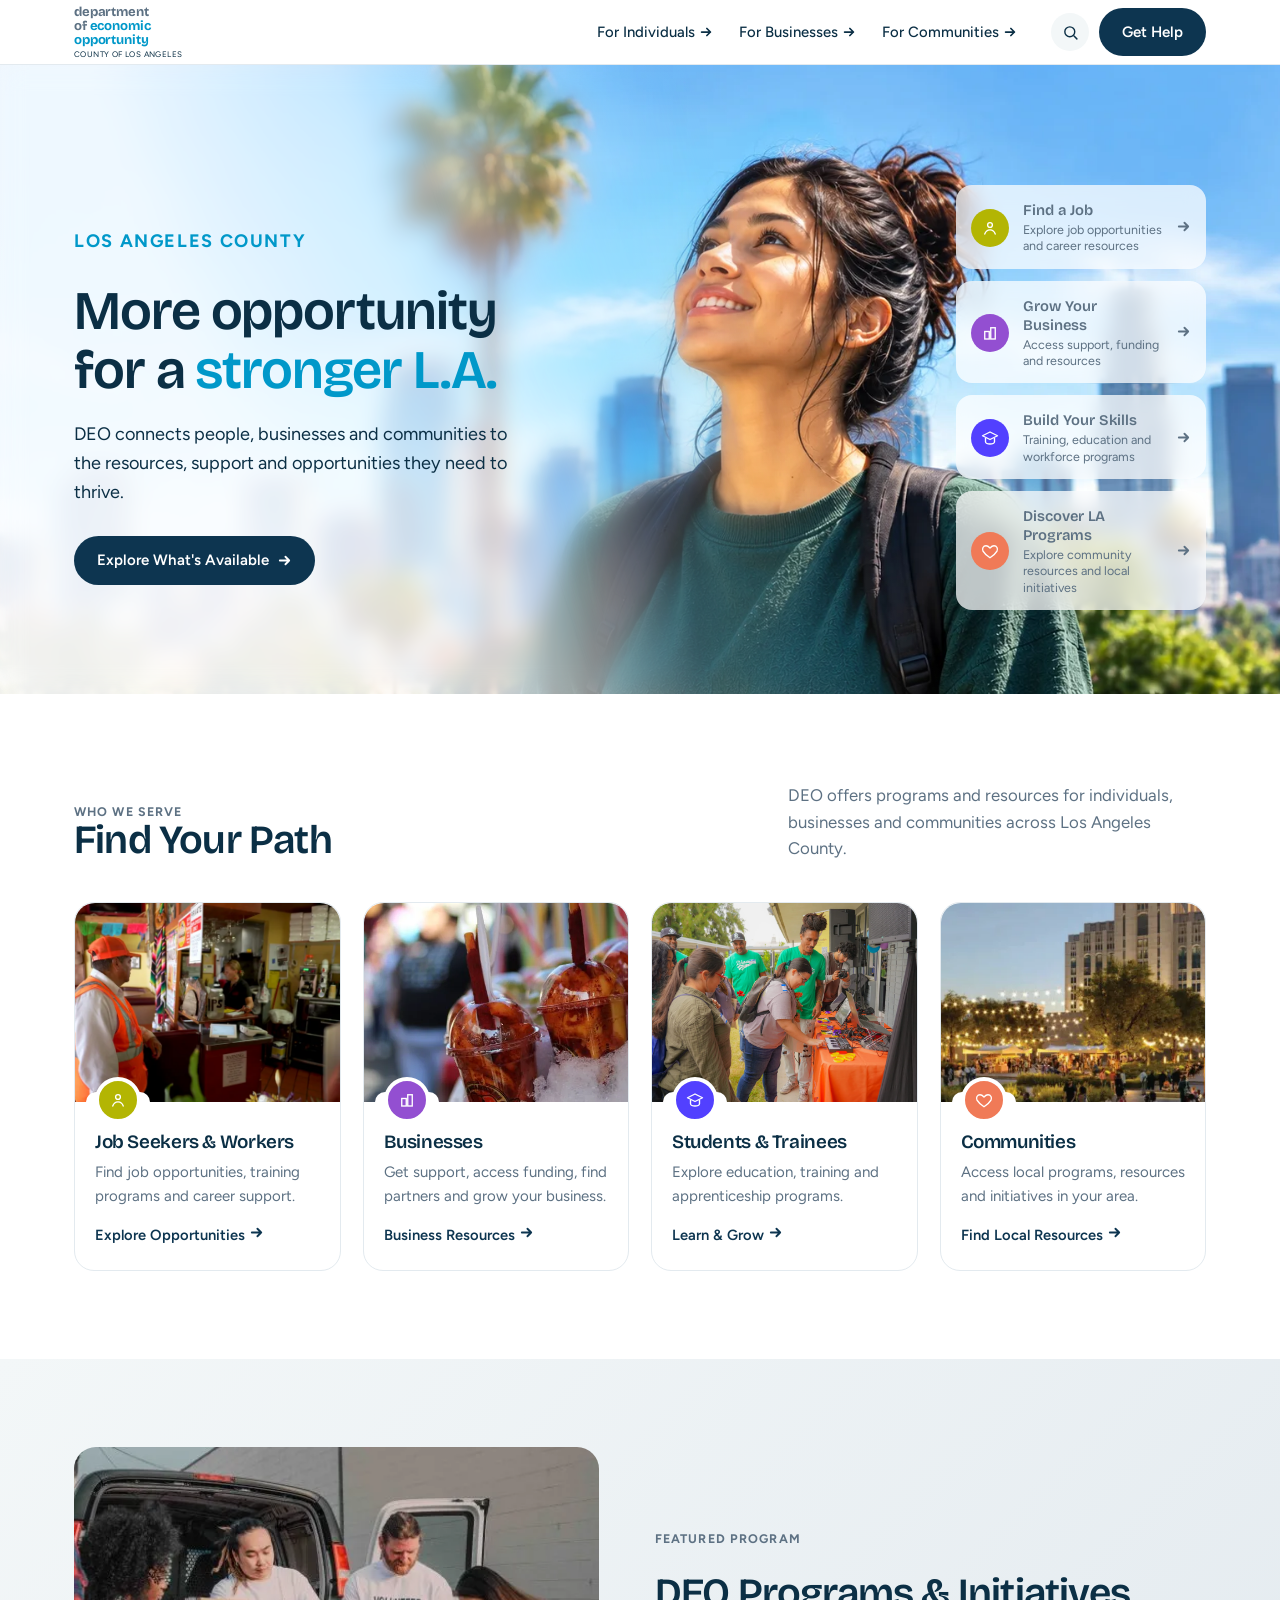
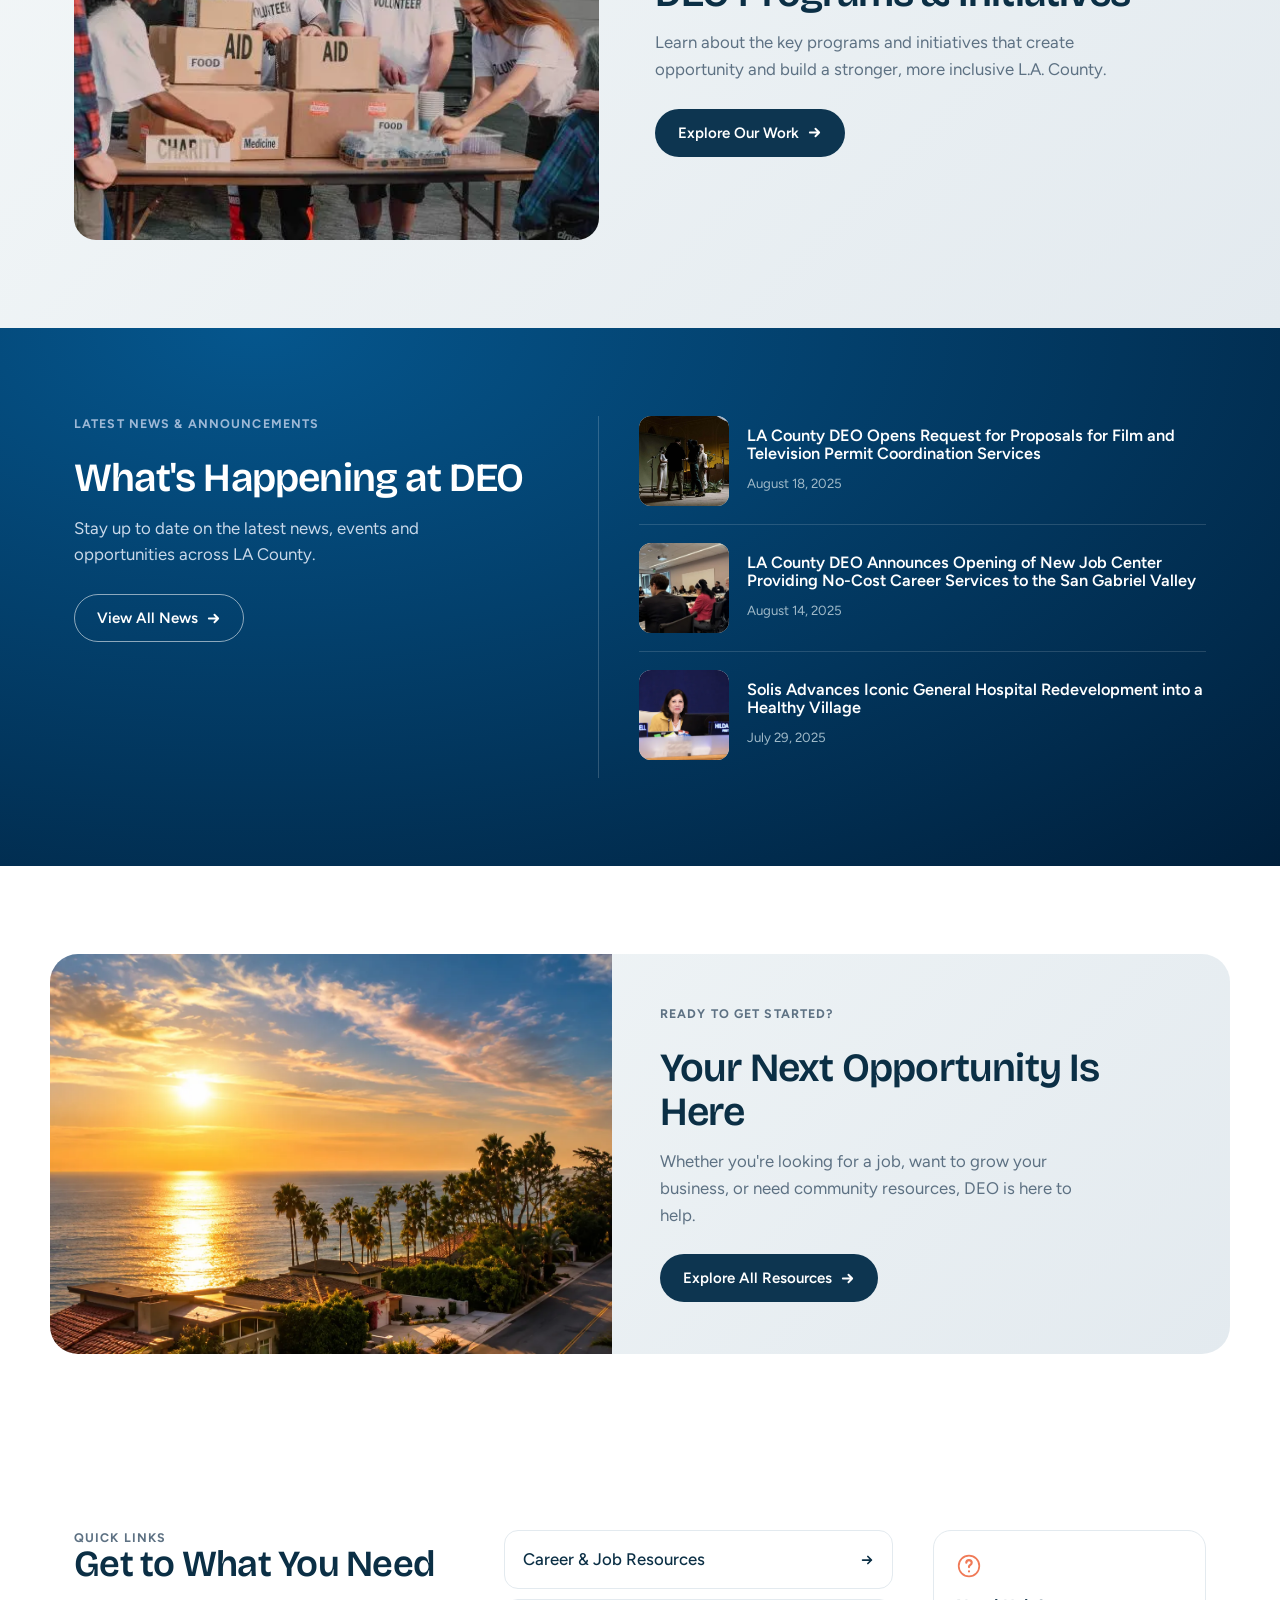
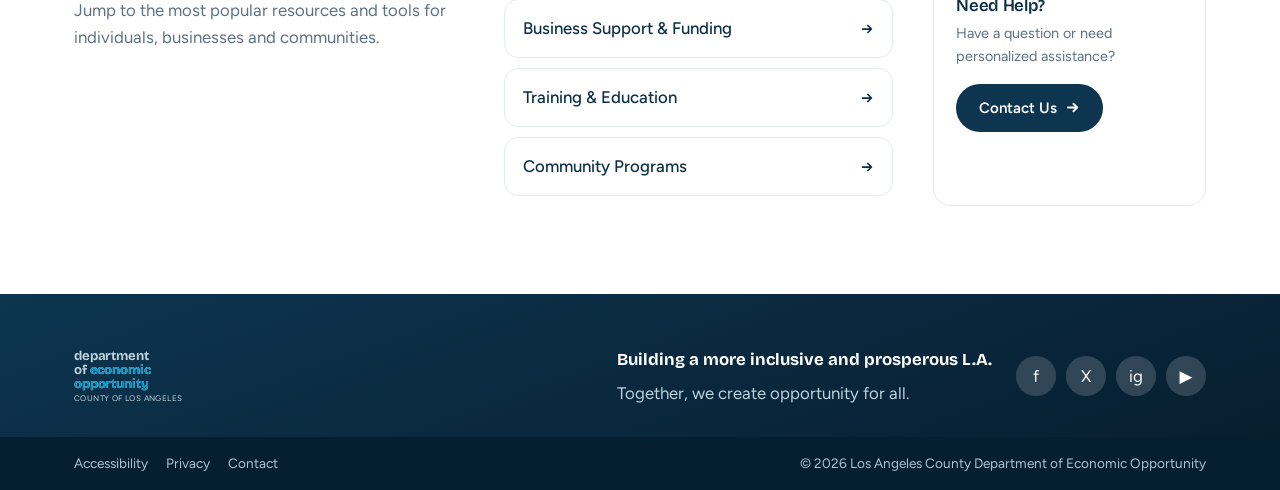
==== index.html @ 13e4bf6d "Initial commit" ====
<!doctype html>
<html lang="en">
  <head>
    <meta charset="utf-8" />
    <meta
      name="viewport"
      content="width=device-width, initial-scale=1, viewport-fit=cover"
    />
    <meta name="color-scheme" content="light" />
    <title>Department of Economic Opportunity | County of Los Angeles</title>
    <link rel="preconnect" href="https://fonts.googleapis.com" />
    <link rel="preconnect" href="https://fonts.gstatic.com" crossorigin />
    <link
      href="https://fonts.googleapis.com/css2?family=Bricolage+Grotesque:wght@500;600;700&family=Figtree:wght@400;500;600&display=swap"
      rel="stylesheet"
    />
    <link rel="stylesheet" href="style.css" />
  </head>
  <body>
    <header class="bar" id="top">
      <div class="w">
        <a
          class="logo"
          href="#top"
          aria-label="Department of Economic Opportunity, home"
          ><span
            ><b
              ><i class="l1">department of </i>
              <i class="l2">economic opportunity</i></b
            ><small>County of Los Angeles</small></span
          ></a
        >
        <nav aria-label="Main">
          <div class="dd">
            <button>
              For Individuals
              <svg
                class="ch"
                width="14"
                height="14"
                viewBox="0 0 16 16"
                aria-hidden="true"
              >
                <path
                  d="M3 8h10M9 4l4 4-4 4"
                  fill="none"
                  stroke="currentColor"
                  stroke-width="2"
                  stroke-linecap="round"
                  stroke-linejoin="round"
                />
              </svg>
            </button>
            <ul>
              <li>
                <a href="youthatwork.html"
                  >America's Job Centers of California</a
                >
              </li>
              <li><a href="youthatwork.html">Youth@Work Program</a></li>
              <li>
                <a href="youthatwork.html">High Road Training Partnerships</a>
              </li>
              <li>
                <a href="youthatwork.html">Workforce Development Board</a>
              </li>
            </ul>
          </div>
          <div class="dd">
            <button>
              For Businesses
              <svg
                class="ch"
                width="14"
                height="14"
                viewBox="0 0 16 16"
                aria-hidden="true"
              >
                <path
                  d="M3 8h10M9 4l4 4-4 4"
                  fill="none"
                  stroke="currentColor"
                  stroke-width="2"
                  stroke-linecap="round"
                  stroke-linejoin="round"
                />
              </svg>
            </button>
            <ul>
              <li><a href="youthatwork.html">Office of Small Business</a></li>
              <li><a href="youthatwork.html">Sidewalk Vending Program</a></li>
              <li><a href="youthatwork.html">Small Business Commission</a></li>
              <li><a href="youthatwork.html">Life Sciences Industry</a></li>
              <li>
                <a href="youthatwork.html">Arts, Media, and Entertainment</a>
              </li>
              <li>
                <a href="youthatwork.html"
                  >Malibu-Topanga Business Interruption Fund</a
                >
              </li>
            </ul>
          </div>
          <div class="dd">
            <button>
              For Communities
              <svg
                class="ch"
                width="14"
                height="14"
                viewBox="0 0 16 16"
                aria-hidden="true"
              >
                <path
                  d="M3 8h10M9 4l4 4-4 4"
                  fill="none"
                  stroke="currentColor"
                  stroke-width="2"
                  stroke-linecap="round"
                  stroke-linejoin="round"
                />
              </svg>
            </button>
            <ul>
              <li><a href="youthatwork.html">Capital Development</a></li>
              <li>
                <a href="youthatwork.html"
                  >RENOVATE Facade Improvement Program</a
                >
              </li>
            </ul>
          </div>
        </nav>
        <div class="tools">
          <button class="ic-btn" aria-label="Search">
            <svg
              width="17"
              height="17"
              viewBox="0 0 24 24"
              fill="none"
              aria-hidden="true"
            >
              <circle
                cx="11"
                cy="11"
                r="7"
                stroke="currentColor"
                stroke-width="2"
              />
              <path
                d="M21 21l-4-4"
                stroke="currentColor"
                stroke-width="2"
                stroke-linecap="round"
              />
            </svg></button
          ><a class="btn" href="#contact"><span>Get Help</span></a>
        </div>
        <button class="menu" aria-label="Menu" aria-expanded="false" id="mb">
          ☰
        </button>
      </div>
    </header>

    <main>
      <div class="hero" style="background-image: url(img-optimistic-girl.webp)">
        <div class="w">
          <div class="hero-content">
            <p class="eyebrow">Los Angeles County</p>
            <h1>More opportunity for a <span class="t">stronger L.A.</span></h1>
            <p>
              DEO connects people, businesses and communities to the resources,
              support and opportunities they need to thrive.
            </p>
            <a class="btn" href="#path"
              >Explore What's Available
              <svg
                class="arrow"
                width="15"
                height="15"
                viewBox="0 0 16 16"
                aria-hidden="true"
              >
                <path
                  d="M3 8h10M9 4l4 4-4 4"
                  fill="none"
                  stroke="currentColor"
                  stroke-width="2"
                  stroke-linecap="round"
                  stroke-linejoin="round"
                />
              </svg>
            </a>
          </div>
          <div class="qcard">
            <a href="category.html">
              <span class="ico" style="background: var(--avocado)">
                <svg width="18" height="18" viewBox="0 0 24 24" fill="none">
                  <circle
                    cx="12"
                    cy="8"
                    r="3.2"
                    stroke="white"
                    stroke-width="1.8"
                  />
                  <path
                    d="M5 20c1.2-3.8 4-5.6 7-5.6s5.8 1.8 7 5.6"
                    stroke="white"
                    stroke-width="1.8"
                    stroke-linecap="round"
                  />
                </svg>
              </span>
              <span
                ><b>Find a Job</b
                ><span
                  >Explore job opportunities and career resources</span
                ></span
              >
              <svg
                class="ar"
                width="15"
                height="15"
                viewBox="0 0 16 16"
                aria-hidden="true"
              >
                <path
                  d="M3 8h10M9 4l4 4-4 4"
                  fill="none"
                  stroke="currentColor"
                  stroke-width="2"
                  stroke-linecap="round"
                  stroke-linejoin="round"
                />
              </svg>
            </a>
            <a href="category.html">
              <span class="ico" style="background: var(--purple)">
                <svg width="18" height="18" viewBox="0 0 24 24" fill="none">
                  <rect
                    x="5"
                    y="10"
                    width="6"
                    height="10"
                    stroke="white"
                    stroke-width="1.8"
                  />
                  <rect
                    x="13"
                    y="5"
                    width="6"
                    height="15"
                    stroke="white"
                    stroke-width="1.8"
                  />
                </svg>
              </span>
              <span
                ><b>Grow Your Business</b
                ><span>Access support, funding and resources</span></span
              >
              <svg
                class="ar"
                width="15"
                height="15"
                viewBox="0 0 16 16"
                aria-hidden="true"
              >
                <path
                  d="M3 8h10M9 4l4 4-4 4"
                  fill="none"
                  stroke="currentColor"
                  stroke-width="2"
                  stroke-linecap="round"
                  stroke-linejoin="round"
                />
              </svg>
            </a>
            <a href="category.html">
              <span class="ico" style="background: var(--blue)">
                <svg width="18" height="18" viewBox="0 0 24 24" fill="none">
                  <path
                    d="M12 4 2 9l10 5 10-5-10-5Z"
                    stroke="white"
                    stroke-width="1.8"
                    stroke-linejoin="round"
                  />
                  <path
                    d="M6 12v5c0 1.5 2.8 3 6 3s6-1.5 6-3v-5"
                    stroke="white"
                    stroke-width="1.8"
                  />
                </svg>
              </span>
              <span
                ><b>Build Your Skills</b
                ><span>Training, education and workforce programs</span></span
              >
              <svg
                class="ar"
                width="15"
                height="15"
                viewBox="0 0 16 16"
                aria-hidden="true"
              >
                <path
                  d="M3 8h10M9 4l4 4-4 4"
                  fill="none"
                  stroke="currentColor"
                  stroke-width="2"
                  stroke-linecap="round"
                  stroke-linejoin="round"
                />
              </svg>
            </a>
            <a href="category.html">
              <span class="ico" style="background: var(--coral)">
                <svg width="18" height="18" viewBox="0 0 24 24" fill="none">
                  <path
                    d="M12 21s-7-4.6-9.3-8.8C1 8.7 3 5 6.7 5c2 0 3.4 1 5.3 3 1.9-2 3.3-3 5.3-3C21 5 23 8.7 21.3 12.2 19 16.4 12 21 12 21Z"
                    stroke="white"
                    stroke-width="1.8"
                    stroke-linejoin="round"
                  />
                </svg>
              </span>
              <span
                ><b>Discover LA Programs</b
                ><span
                  >Explore community resources and local initiatives</span
                ></span
              >
              <svg
                class="ar"
                width="15"
                height="15"
                viewBox="0 0 16 16"
                aria-hidden="true"
              >
                <path
                  d="M3 8h10M9 4l4 4-4 4"
                  fill="none"
                  stroke="currentColor"
                  stroke-width="2"
                  stroke-linecap="round"
                  stroke-linejoin="round"
                />
              </svg>
            </a>
          </div>
        </div>
      </div>

      <section id="path">
        <div class="w">
          <div class="hd2">
            <div>
              <p class="eyebrow">Who We Serve</p>
              <h2>Find Your Path</h2>
            </div>
            <p>
              DEO offers programs and resources for individuals, businesses and
              communities across Los Angeles County.
            </p>
          </div>
          <div class="path">
            <article class="pcard">
              <div class="ph">
                <img
                  src="img-orange-vest.webp"
                  alt="A DEO staff member helping a job seeker"
                />
              </div>
              <div class="body">
                <span class="dot" style="background: var(--avocado)">
                  <svg width="18" height="18" viewBox="0 0 24 24" fill="none">
                    <circle
                      cx="12"
                      cy="8"
                      r="3.2"
                      stroke="white"
                      stroke-width="1.8"
                    />
                    <path
                      d="M5 20c1.2-3.8 4-5.6 7-5.6s5.8 1.8 7 5.6"
                      stroke="white"
                      stroke-width="1.8"
                      stroke-linecap="round"
                    />
                  </svg>
                </span>
                <h3>Job Seekers & Workers</h3>
                <p>
                  Find job opportunities, training programs and career support.
                </p>
                <a class="link" href="category.html"
                  >Explore Opportunities
                  <svg
                    class="ar"
                    width="15"
                    height="15"
                    viewBox="0 0 16 16"
                    aria-hidden="true"
                  >
                    <path
                      d="M3 8h10M9 4l4 4-4 4"
                      fill="none"
                      stroke="currentColor"
                      stroke-width="2"
                      stroke-linecap="round"
                      stroke-linejoin="round"
                    />
                  </svg>
                </a>
              </div>
            </article>
            <article class="pcard">
              <div class="ph">
                <img
                  src="img-drinks.webp"
                  alt="Workforce Development Board members in a meeting"
                />
              </div>
              <div class="body">
                <span class="dot" style="background: var(--purple)">
                  <svg width="18" height="18" viewBox="0 0 24 24" fill="none">
                    <rect
                      x="5"
                      y="10"
                      width="6"
                      height="10"
                      stroke="white"
                      stroke-width="1.8"
                    />
                    <rect
                      x="13"
                      y="5"
                      width="6"
                      height="15"
                      stroke="white"
                      stroke-width="1.8"
                    />
                  </svg>
                </span>
                <h3>Businesses</h3>
                <p>
                  Get support, access funding, find partners and grow your
                  business.
                </p>
                <a class="link" href="category.html"
                  >Business Resources
                  <svg
                    class="ar"
                    width="15"
                    height="15"
                    viewBox="0 0 16 16"
                    aria-hidden="true"
                  >
                    <path
                      d="M3 8h10M9 4l4 4-4 4"
                      fill="none"
                      stroke="currentColor"
                      stroke-width="2"
                      stroke-linecap="round"
                      stroke-linejoin="round"
                    />
                  </svg>
                </a>
              </div>
            </article>
            <article class="pcard">
              <div class="ph">
                <img
                  src="img-YouthExpo-2.webp"
                  alt="A High Road Training Partnerships film crew on a training set"
                />
              </div>
              <div class="body">
                <span class="dot" style="background: var(--blue)">
                  <svg width="18" height="18" viewBox="0 0 24 24" fill="none">
                    <path
                      d="M12 4 2 9l10 5 10-5-10-5Z"
                      stroke="white"
                      stroke-width="1.8"
                      stroke-linejoin="round"
                    />
                    <path
                      d="M6 12v5c0 1.5 2.8 3 6 3s6-1.5 6-3v-5"
                      stroke="white"
                      stroke-width="1.8"
                    />
                  </svg>
                </span>
                <h3>Students & Trainees</h3>
                <p>Explore education, training and apprenticeship programs.</p>
                <a class="link" href="category.html"
                  >Learn & Grow
                  <svg
                    class="ar"
                    width="15"
                    height="15"
                    viewBox="0 0 16 16"
                    aria-hidden="true"
                  >
                    <path
                      d="M3 8h10M9 4l4 4-4 4"
                      fill="none"
                      stroke="currentColor"
                      stroke-width="2"
                      stroke-linecap="round"
                      stroke-linejoin="round"
                    />
                  </svg>
                </a>
              </div>
            </article>
            <article class="pcard">
              <div class="ph">
                <img
                  src="img-capital.webp"
                  alt="A County capital development project"
                />
              </div>
              <div class="body">
                <span class="dot" style="background: var(--coral)">
                  <svg width="18" height="18" viewBox="0 0 24 24" fill="none">
                    <path
                      d="M12 21s-7-4.6-9.3-8.8C1 8.7 3 5 6.7 5c2 0 3.4 1 5.3 3 1.9-2 3.3-3 5.3-3C21 5 23 8.7 21.3 12.2 19 16.4 12 21 12 21Z"
                      stroke="white"
                      stroke-width="1.8"
                      stroke-linejoin="round"
                    />
                  </svg>
                </span>
                <h3>Communities</h3>
                <p>
                  Access local programs, resources and initiatives in your area.
                </p>
                <a class="link" href="category.html"
                  >Find Local Resources
                  <svg
                    class="ar"
                    width="15"
                    height="15"
                    viewBox="0 0 16 16"
                    aria-hidden="true"
                  >
                    <path
                      d="M3 8h10M9 4l4 4-4 4"
                      fill="none"
                      stroke="currentColor"
                      stroke-width="2"
                      stroke-linecap="round"
                      stroke-linejoin="round"
                    />
                  </svg>
                </a>
              </div>
            </article>
          </div>
        </div>
      </section>

      <section class="feat">
        <div class="w">
          <div class="ph">
            <img
              src="img-volunteers.webp"
              alt="Volunteers packing food and supply boxes for a community aid distribution"
            />
          </div>
          <div>
            <p class="eyebrow">Featured Program</p>
            <h2>DEO Programs &amp; Initiatives</h2>
            <p>
              Learn about the key programs and initiatives that create
              opportunity and build a stronger, more inclusive L.A. County.
            </p>
            <a class="btn" href="#initiatives"
              >Explore Our Work
              <svg
                class="arrow"
                width="15"
                height="15"
                viewBox="0 0 16 16"
                aria-hidden="true"
              >
                <path
                  d="M3 8h10M9 4l4 4-4 4"
                  fill="none"
                  stroke="currentColor"
                  stroke-width="2"
                  stroke-linecap="round"
                  stroke-linejoin="round"
                />
              </svg>
            </a>
          </div>
        </div>
      </section>

      <section class="news" id="news">
        <div class="w">
          <div>
            <div class="sticky">
              <p class="eyebrow" style="color: #9db8d6">
                Latest News &amp; Announcements
              </p>
              <h2>What's Happening at DEO</h2>
              <p>
                Stay up to date on the latest news, events and opportunities
                across LA County.
              </p>
              <a class="btn o" href="#"
                >View All News
                <svg
                  class="arrow"
                  width="15"
                  height="15"
                  viewBox="0 0 16 16"
                  aria-hidden="true"
                >
                  <path
                    d="M3 8h10M9 4l4 4-4 4"
                    fill="none"
                    stroke="currentColor"
                    stroke-width="2"
                    stroke-linecap="round"
                    stroke-linejoin="round"
                  />
                </svg>
              </a>
            </div>
          </div>
          <div class="nlist">
            <article class="nitem">
              <div class="ph">
                <img
                  src="img-film-set-2.webp"
                  alt="A film and television production set"
                />
              </div>
              <div>
                <h3>
                  LA County DEO Opens Request for Proposals for Film and
                  Television Permit Coordination Services
                </h3>
                <time>August 18, 2025</time>
              </div>
            </article>
            <article class="nitem">
              <div class="ph">
                <img
                  src="img-small-biz-commission.webp"
                  alt="A Small Business Commission meeting"
                />
              </div>
              <div>
                <h3>
                  LA County DEO Announces Opening of New Job Center Providing
                  No-Cost Career Services to the San Gabriel Valley
                </h3>
                <time>August 14, 2025</time>
              </div>
            </article>
            <article class="nitem">
              <div class="ph">
                <img
                  src="img-news-solis.webp"
                  alt="Supervisor Hilda Solis at a County meeting"
                />
              </div>
              <div>
                <h3>
                  Solis Advances Iconic General Hospital Redevelopment into a
                  Healthy Village
                </h3>
                <time>July 29, 2025</time>
              </div>
            </article>
          </div>
        </div>
      </section>

      <section class="cta">
        <div class="w">
          <div class="ph">
            <img
              src="img-sunset.webp"
              alt="Sunset over palm trees and the Los Angeles coastline"
              style="
                position: absolute;
                inset: 0;
                width: 100%;
                height: 100%;
                object-fit: cover;
              "
            />
          </div>
          <div class="body">
            <p class="eyebrow">Ready to Get Started?</p>
            <h2>Your Next Opportunity Is Here</h2>
            <p>
              Whether you're looking for a job, want to grow your business, or
              need community resources, DEO is here to help.
            </p>
            <a class="btn" href="#path"
              >Explore All Resources
              <svg
                class="arrow"
                width="15"
                height="15"
                viewBox="0 0 16 16"
                aria-hidden="true"
              >
                <path
                  d="M3 8h10M9 4l4 4-4 4"
                  fill="none"
                  stroke="currentColor"
                  stroke-width="2"
                  stroke-linecap="round"
                  stroke-linejoin="round"
                />
              </svg>
            </a>
          </div>
        </div>
      </section>

      <section class="ql">
        <div class="w">
          <div>
            <p class="eyebrow">Quick Links</p>
            <h2>Get to What You Need</h2>
            <p>
              Jump to the most popular resources and tools for individuals,
              businesses and communities.
            </p>
          </div>
          <div class="qllist">
            <a href="category.html"
              >Career &amp; Job Resources
              <svg
                class="ch"
                width="14"
                height="14"
                viewBox="0 0 16 16"
                aria-hidden="true"
              >
                <path
                  d="M3 8h10M9 4l4 4-4 4"
                  fill="none"
                  stroke="currentColor"
                  stroke-width="2"
                  stroke-linecap="round"
                  stroke-linejoin="round"
                />
              </svg>
            </a>
            <a href="category.html"
              >Business Support &amp; Funding
              <svg
                class="ch"
                width="14"
                height="14"
                viewBox="0 0 16 16"
                aria-hidden="true"
              >
                <path
                  d="M3 8h10M9 4l4 4-4 4"
                  fill="none"
                  stroke="currentColor"
                  stroke-width="2"
                  stroke-linecap="round"
                  stroke-linejoin="round"
                />
              </svg>
            </a>
            <a href="category.html"
              >Training &amp; Education
              <svg
                class="ch"
                width="14"
                height="14"
                viewBox="0 0 16 16"
                aria-hidden="true"
              >
                <path
                  d="M3 8h10M9 4l4 4-4 4"
                  fill="none"
                  stroke="currentColor"
                  stroke-width="2"
                  stroke-linecap="round"
                  stroke-linejoin="round"
                />
              </svg>
            </a>
            <a href="category.html"
              >Community Programs
              <svg
                class="ch"
                width="14"
                height="14"
                viewBox="0 0 16 16"
                aria-hidden="true"
              >
                <path
                  d="M3 8h10M9 4l4 4-4 4"
                  fill="none"
                  stroke="currentColor"
                  stroke-width="2"
                  stroke-linecap="round"
                  stroke-linejoin="round"
                />
              </svg>
            </a>
          </div>
          <div class="help">
            <svg
              width="26"
              height="26"
              viewBox="0 0 24 24"
              fill="none"
              aria-hidden="true"
            >
              <path
                d="M12 17h.01M9.5 9a2.5 2.5 0 0 1 5 0c0 1.5-1.5 2-2 2.5-.4.4-.5.7-.5 1.5"
                stroke="currentColor"
                stroke-width="2"
                stroke-linecap="round"
                stroke-linejoin="round"
              />
              <circle
                cx="12"
                cy="12"
                r="9.5"
                stroke="currentColor"
                stroke-width="1.6"
              />
            </svg>
            <h3>Need Help?</h3>
            <p>Have a question or need personalized assistance?</p>
            <a class="btn" href="#contact"
              >Contact Us
              <svg
                class="arrow"
                width="15"
                height="15"
                viewBox="0 0 16 16"
                aria-hidden="true"
              >
                <path
                  d="M3 8h10M9 4l4 4-4 4"
                  fill="none"
                  stroke="currentColor"
                  stroke-width="2"
                  stroke-linecap="round"
                  stroke-linejoin="round"
                />
              </svg>
            </a>
          </div>
        </div>
      </section>
    </main>

    <footer id="contact">
      <div class="w fmain">
        <a class="logo" href="#top"
          ><span
            ><b>
              <i class="l1" style="color: #bcd3de">department of</i>
              <i
                class="l2"
                style="background-image: linear-gradient(135deg, #fff, #bcd3de)"
                >economic<br />opportunity</i
              > </b
            ><small style="color: #bcd3de">County of Los Angeles</small></span
          ></a
        >
        <div>
          <b
            style="
              font-family: &quot;Bricolage Grotesque&quot;;
              font-size: 1.05rem;
            "
            >Building a more inclusive and prosperous L.A.</b
          >
          <p>Together, we create opportunity for all.</p>
        </div>
        <div class="soc">
          <a href="#" aria-label="Facebook">f</a><a href="#" aria-label="X">X</a
          ><a href="#" aria-label="Instagram">ig</a
          ><a href="#" aria-label="YouTube">▶</a>
        </div>
      </div>
      <div class="fbottom">
        <div class="w">
          <div>
            <a href="#">Accessibility</a><a href="#">Privacy</a
            ><a href="#">Contact</a>
          </div>
          <span
            >© 2026 Los Angeles County Department of Economic Opportunity</span
          >
        </div>
      </div>
    </footer>

    <script>
      const $ = (s) => document.querySelector(s);
      $("#mb").onclick = () => {
        const b = $(".bar");
        b.classList.toggle("open");
        $("#mb").setAttribute("aria-expanded", b.classList.contains("open"));
      };
      document.addEventListener("click", (e) => {
        if (e.target.closest("nav a")) $(".bar").classList.remove("open");
      });
    </script>
  </body>
</html>
---- style.css ----
@view-transition {
  navigation: auto;
}
:root {
  color-scheme: light;
  --surface: #fff;
  --ink: #0b2f45;
  --mute: #5d7183;
  --line: #e3eaef;
  --aqua: #35e6fc;
  --aquaD: #0098c9;
  --teal: #05568d;
  --tealD: #06436b;
  --deep: #0d3550;
  --deeper: #001f3b;
  --panel: #f3f7f8;
  --avocado: #b3b503;
  --purple: #934fd1;
  --blue: #5240ff;
  --coral: #f07a57;
  --glow-shadow: 0 0 0 -15px #00b1d200;
  --glow-shadow-hover: 0 16px 34px -15px #00b1d266;
  --g-panel: linear-gradient(135deg, var(--panel), var(--line));
  --g-news: radial-gradient(
    farthest-corner at 20% 0%,
    var(--teal),
    var(--deeper)
  );
  --g-footer: linear-gradient(160deg, var(--deep), #071c2c);
  box-sizing: border-box;
  padding-top: env(safe-area-inset-top, 0px);
  padding-bottom: env(safe-area-inset-bottom, 0px);
}
html {
  scroll-padding-top: calc(66px + env(safe-area-inset-top, 0px));
  scroll-behavior: smooth;
  background: #fff;
}
*,
*::before,
*::after {
  box-sizing: border-box;
}
body {
  margin: 0;
  background: #fff;
  color: var(--ink);
  font:
    400 1.05rem/1.6 Figtree,
    system-ui,
    sans-serif;
}
a {
  color: inherit;
}
h1,
h2,
h3 {
  font-family: "Bricolage Grotesque", Figtree, sans-serif;
  font-weight: 600;
  line-height: 1.08;
  margin: 0;
  letter-spacing: -0.02em;
}
.eyebrow {
  font: 700 0.78rem Figtree;
  letter-spacing: 0.09em;
  text-transform: uppercase;
  color: var(--avocado);
  margin: 0 0 10px;
}
:focus-visible {
  outline: 3px solid var(--aqua);
  outline-offset: 3px;
  border-radius: 6px;
}
.w {
  max-width: 1180px;
  margin: 0 auto;
  padding: 0 24px;
}
.arrow {
  display: inline-block;
  transition: transform 0.18s;
}
a:hover .arrow {
  transform: translateX(4px);
}
/* bar */
.bar {
  position: sticky;
  top: env(safe-area-inset-top, 0px);
  z-index: 9;
  background: #ffffffbb;
  backdrop-filter: blur(14px);
  border-bottom: 1px solid var(--line);
}
.bar .w {
  display: flex;
  align-items: center;
  gap: 22px;
  height: 64px;
}
.logo {
  display: flex;
  align-items: center;
  gap: 10px;
  text-decoration: none;
  text-wrap: balance;
  flex: none;
  margin-right: auto;
}
.logo b {
  display: block;
  font:
    700 0.82rem/1.08 "Bricolage Grotesque",
    sans-serif;
  letter-spacing: -0.01em;
  text-wrap: balance;
  max-width: 5rem;
}
.logo i {
  display: inline;
  font-style: normal;
}
.logo .l1 {
  color: var(--mute);
}
.logo .l2 {
  /* background-image: linear-gradient(151deg, var(--aquaD), var(--deep)); */
  background-clip: text;
  -webkit-background-clip: text;
  color: transparent;
  color: var(--aquaD);
}
.logo small {
  display: block;
  font-size: 0.5rem;
  line-height: 1.3;
  color: var(--ink);
  letter-spacing: 0.05em;
  text-transform: uppercase;
  margin-top: 2px;
}
nav {
  margin-left: 12px;
  display: flex;
  align-items: center;
  gap: 2px;
}
nav > a,
.dd > button {
  font:
    500 0.93rem Figtree,
    sans-serif;
  color: var(--ink);
  background: none;
  border: 0;
  padding: 8px 12px;
  border-radius: 999px;
  cursor: pointer;
  text-decoration: none;
  display: flex;
  align-items: center;
  gap: 4px;
  white-space: nowrap;
  transition:
    color 0.15s,
    background 0.15s;
}
nav > a:hover,
.dd:hover > button,
.dd:focus-within > button {
  background: var(--panel);
  color: var(--aquaD);
}
.dd {
  position: relative;
}
.dd ul {
  position: absolute;
  left: 0;
  top: 100%;
  min-width: 280px;
  margin: 0;
  padding: 8px;
  list-style: none;
  background: #fff;
  border: 1px solid var(--line);
  border-radius: 16px;
  box-shadow: 0 18px 40px -20px rgba(10, 63, 92, 0.4);
  display: none;
}
.dd:hover ul,
.dd:focus-within ul {
  display: block;
}
.dd ul a {
  display: block;
  padding: 9px 12px;
  border-radius: 10px;
  text-decoration: none;
  font-size: 0.94rem;
}
.dd ul a:hover {
  background: var(--panel);
  color: var(--aquaD);
}
.tools {
  display: flex;
  align-items: center;
  gap: 10px;
}
.ic-btn {
  width: 38px;
  height: 38px;
  border-radius: 50%;
  background: var(--panel);
  border: 0;
  display: grid;
  place-items: center;
  color: var(--ink);
  cursor: pointer;
  flex: none;
}
.btn {
  display: inline-flex;
  align-items: center;
  gap: 8px;
  padding: 11px 22px;
  border-radius: 999px;
  background: var(--deep);
  color: #fff;
  text-decoration: none;
  font-weight: 600;
  font-size: 0.94rem;
  border: 1.5px solid transparent;
  transition:
    box-shadow 0.2s,
    background 0.2s;
}
.btn:hover {
  background: var(--aquaD);
}
.btn.o {
  background: transparent;
  color: #fff;
  border-color: rgba(255, 255, 255, 0.55);
}
.btn.o:hover {
  background: rgba(255, 255, 255, 0.12);
}
.menu {
  display: none;
  background: var(--panel);
  border: 0;
  border-radius: 10px;
  width: 40px;
  height: 36px;
  color: inherit;
  font-size: 1.2rem;
}
/* hero */
.hero {
  position: relative;
  padding: 120px 0 84px;
  overflow: hidden;
  background: #ffffff center 30% / cover no-repeat;
  isolation: isolate;
  min-height: 560px;
  display: flex;
  align-items: center;
  color: var(--ink);
}
.hero::before {
  content: "";
  position: absolute;
  inset: 0;
  background: linear-gradient(
    72deg,
    #ffffffe6 20%,
    #ffffffad 36%,
    #ffffff2e 48%,
    #ffffff00 64%
  );
  z-index: 0;
}
.hero::after {
  content: "";
  position: absolute;
  inset: 0;
  background: #ffffff11;
  mask: linear-gradient(72deg, black 40%, transparent 60%);
  backdrop-filter: saturate(1.5) blur(12px);
  z-index: 0;
}
.hero .w {
  position: relative;
  z-index: 1;
  display: grid;
  grid-template-columns: 1.15fr 0.85fr;
  gap: 10px;
  align-items: center;
}
.hero-content {
  max-width: 80%;
}
.hero h1 {
  font-size: clamp(2.1rem, 4.8148vw + -0.2111rem, 3.4rem);
  text-wrap: balance;
}
.hero .t {
  color: var(--aquaD);
}
.hero p {
  font-size: clamp(0.8rem, 1.2222vw + 0.2133rem, 1.13rem);
  margin: 20px 0 30px;
}
.hero .eyebrow {
  color: var(--aquaD);
}
.qcard {
  width: 250px;
  display: flex;
  flex-direction: column;
  gap: 12px;
  z-index: 2;
  margin-left: auto;
}
.qcard a {
  display: flex;
  align-items: center;
  gap: 14px;
  background: #ffffffbb;
  backdrop-filter: blur(10px);
  border-radius: 16px;
  padding: 13px 14px;
  text-decoration: none;
  box-shadow: var(--glow-shadow);
  border: 1.5px solid transparent;
  transition:
    border-color 0.2s,
    box-shadow 0.2s;
}
.qcard a:hover {
  border-color: var(--aqua);
  box-shadow: var(--glow-shadow-hover);
}
.qcard .ico {
  width: 38px;
  height: 38px;
  border-radius: 50%;
  background: var(--deep);
  color: #fff;
  display: grid;
  place-items: center;
  flex: none;
  transition: all 0.4s;
}
.qcard a:hover .ico {
  scale: 1.2;
}
.qcard b {
  display: block;
  font-size: 0.92rem;
  font-family: "Bricolage Grotesque", sans-serif;
  font-weight: 600;
}
.qcard span {
  display: block;
  font-size: 0.78rem;
  color: var(--mute);
  line-height: 1.3;
  margin-top: 2px;
}
.qcard svg.ar {
  margin-left: auto;
  flex: none;
  color: var(--mute);
}
@media (min-width: 901px) {
  .hero .w {
    grid-template-columns: 1fr 1fr;
  }
}
/* find your path */
section {
  padding: 88px 0;
}
.hd2 {
  display: flex;
  justify-content: space-between;
  gap: 40px;
  align-items: end;
  margin-bottom: 40px;
}
.hd2 h2 {
  font-size: clamp(1.9rem, 3.4vw, 2.5rem);
}
.hd2 p {
  color: var(--mute);
  max-width: 38ch;
  margin: 0;
}
.path {
  display: grid;
  grid-template-columns: repeat(4, 1fr);
  gap: 22px;
}
.pcard {
  background: #fff;
  border: 1px solid var(--line);
  border-radius: 20px;
  box-shadow: var(--glow-shadow);
  overflow: visible;
  display: flex;
  flex-direction: column;
  transition:
    border-color 0.2s,
    box-shadow 0.2s,
    transform 0.2s;
}
.pcard:hover {
  border-color: var(--aqua);
  box-shadow: var(--glow-shadow-hover);
  transform: translateY(-3px);
}
.pcard:hover .ph img {
  transform: scale(1.06);
}
.ph {
  position: relative;
  overflow: hidden;
  background: var(--panel);
}
.ph img {
  position: absolute;
  inset: 0;
  width: 100%;
  height: 100%;
  object-fit: cover;
  display: block;
  transition: transform 0.4s;
}
.pcard .ph {
  border-radius: 20px 20px 0 0;
  aspect-ratio: 4/3;
}
.pcard .body {
  padding: 30px 20px 22px;
  position: relative;
  display: flex;
  flex-direction: column;
  flex: 1;
}
.dot {
  position: absolute;
  top: -25px;
  left: 20px;
  width: 46px;
  height: 46px;
  border-radius: 50%;
  display: grid;
  place-items: center;
  color: #fff;
  border: 4px solid #fff;
  background-repeat: no-repeat;
  transition: all 0.4s;
}
.dot::before,
.dot::after {
  content: "";
  position: absolute;
  bottom: 15px;
  right: -13px;
  background: #ffffff;
  width: 12px;
  height: 12px;
  border-radius: 0 10px 0 0;
  corner-shape: scoop;
}
.dot::after {
  right: 39px;
  border-radius: 10px 0 0 0;
}
.pcard:hover .dot {
  scale: 1.2;
}
.pcard h3 {
  font-size: 1.18rem;
  margin-bottom: 8px;
}
.pcard p {
  color: var(--mute);
  font-size: 0.94rem;
  margin: 0 0 16px;
}
.pcard .link {
  color: var(--deep);
  font-weight: 600;
  font-size: 0.92rem;
  text-decoration: none;
  margin-top: auto;
  transition: color 0.15s;
}
.pcard .link:hover {
  color: var(--aquaD);
}
/* featured */
.feat {
  background-image: var(--g-panel);
}
.feat .w {
  display: grid;
  grid-template-columns: 1fr 1.05fr;
  gap: 56px;
  align-items: center;
}
.feat .ph {
  border-radius: 22px;
  aspect-ratio: 16/12;
}
.feat .ph img,
.cta .ph img,
.nitem .ph img {
  transition: none;
}
.feat h2 {
  font-size: clamp(1.9rem, 3.4vw, 2.5rem);
  margin: 0 0 14px;
}
.feat p {
  color: var(--mute);
  max-width: 42ch;
  margin: 0 0 26px;
}
/* news */
.news {
  background-image: var(--g-news);
  color: #fff;
}
.news .w {
  display: grid;
  grid-template-columns: 1fr 1.3fr;
  gap: 56px;
}
.news h2 {
  color: #fff;
  font-size: clamp(1.9rem, 3.4vw, 2.5rem);
  margin: 0 0 14px;
}
.news > .w > div:first-child p {
  color: #cad9ea;
  max-width: 34ch;
  margin: 0 0 26px;
}
.nlist {
  border-left: 1px solid rgba(255, 255, 255, 0.18);
  padding-left: 40px;
}
.nitem {
  display: grid;
  grid-template-columns: 90px 1fr;
  gap: 18px;
  padding: 18px 0;
  border-top: 1px solid rgba(255, 255, 255, 0.14);
  align-items: center;
}
.nitem:first-child {
  border-top: 0;
  padding-top: 0;
}
.nitem .ph {
  border-radius: 12px;
  aspect-ratio: 1/1;
}
.nitem h3 {
  font-size: 1.02rem;
  font-family: Figtree;
  font-weight: 600;
  margin: 0 0 6px;
  letter-spacing: 0;
}
.nitem time {
  color: #9fb9c8;
  font-size: 0.83rem;
}
/* cta */
.cta {
  padding-left: 24px;
  padding-right: 24px;
}
.cta .w {
  display: grid;
  grid-template-columns: 1fr 1.1fr;
  gap: 0;
  align-items: stretch;
  background-image: var(--g-panel);
  border-radius: 28px;
  padding-left: 0;
  padding-right: 0;
  overflow: hidden;
}
.cta .ph {
  aspect-ratio: auto;
  height: 100%;
  min-height: 280px;
}
.cta .body {
  padding: 52px 48px;
}
.cta h2 {
  font-size: clamp(1.9rem, 3.4vw, 2.5rem);
  margin: 0 0 14px;
}
.cta p {
  color: var(--mute);
  max-width: 40ch;
  margin: 0 0 26px;
}
/* quick links */
.ql .w {
  display: grid;
  grid-template-columns: 1fr 1fr 0.7fr;
  gap: 40px;
}
.ql h2 {
  font-size: clamp(1.8rem, 3vw, 2.3rem);
  margin: 0 0 12px;
}
.ql > .w > div:first-child p {
  color: var(--mute);
  max-width: 34ch;
  margin: 0;
}
.qllist a {
  display: flex;
  justify-content: space-between;
  align-items: center;
  padding: 15px 18px;
  border: 1px solid var(--line);
  border-radius: 14px;
  text-decoration: none;
  font-weight: 500;
  margin-bottom: 10px;
}
.qllist a:hover {
  border-color: var(--aqua);
  color: var(--aquaD);
}
.help {
  background: #fff;
  border: 1px solid var(--line);
  border-radius: 18px;
  padding: 22px;
}
.help > svg {
  color: var(--coral);
  margin-bottom: 10px;
}
.help h3 {
  font-size: 1.05rem;
  margin-bottom: 6px;
}
.help p {
  color: var(--mute);
  font-size: 0.9rem;
  margin: 0 0 16px;
}
/* footer */
footer {
  background-image: var(--g-footer);
  color: #fff;
}
.fmain {
  padding-top: 52px;
  padding-bottom: 30px;
  display: flex;
  justify-content: space-between;
  gap: 24px;
  flex-wrap: wrap;
  align-items: center;
}
.fmain .logo b,
.fmain .logo small {
  color: #fff;
}
.fmain p {
  margin: 6px 0 0;
  color: #bcd3de;
  max-width: 40ch;
}
.soc {
  display: flex;
  gap: 10px;
}
.soc a {
  width: 40px;
  height: 40px;
  border-radius: 50%;
  background: rgba(255, 255, 255, 0.16);
  display: grid;
  place-items: center;
  text-decoration: none;
}
.fbottom {
  background: #051f30;
  padding: 16px 0;
}
.fbottom .w {
  display: flex;
  justify-content: space-between;
  gap: 20px;
  flex-wrap: wrap;
  font-size: 0.85rem;
  color: #a9c3d4;
}
.fbottom a {
  text-decoration: none;
  margin-right: 18px;
}
.fbottom a:hover {
  color: #fff;
}
.sticky {
  position: sticky;
  top: 96px;
  align-self: start;
}
@media (max-width: 980px) {
  .path {
    grid-template-columns: repeat(2, 1fr);
  }
  .feat .w,
  .news .w,
  .cta .w,
  .ql .w {
    grid-template-columns: 1fr;
  }
  .nlist {
    border-left: 0;
    padding-left: 0;
    border-top: 1px solid rgba(255, 255, 255, 0.18);
    padding-top: 24px;
  }
  .cta .ph {
    min-height: 220px;
  }
}
@media (max-width: 900px) {
  .menu {
    display: block;
  }
  nav {
    position: absolute;
    left: 0;
    right: 0;
    top: 100%;
    flex-direction: column;
    align-items: stretch;
    background: #fff;
    padding: 12px 24px 20px;
    border-bottom: 1px solid var(--line);
    display: none;
    margin: 0;
  }
  .open nav {
    display: flex;
  }
  .dd ul {
    position: static;
    display: block;
    box-shadow: none;
    border: 0;
    padding: 0 0 0 10px;
  }
  .tools .btn {
    display: none;
  }
  .qcard {
    width: 200px;
  }
  section {
    padding: 60px 0;
  }
}
@media (max-width: 640px) {
  .path {
    grid-template-columns: 1fr;
  }
  .hero .w {
    grid-template-columns: 1fr;
  }
  .qcard {
    position: static;
    margin: 20px 0 0;
    width: 100%;
  }
  .hd2 {
    flex-direction: column;
    align-items: start;
  }
  .cta .body {
    padding: 36px 26px;
  }
}
@media (prefers-reduced-motion: reduce) {
  * {
    transition: none !important;
    scroll-behavior: auto !important;
  }
}

/* ---- added for category pages ---- */
.crumb {
  font-size: 0.85rem;
  color: var(--mute);
  padding: 14px 0;
}
.crumb a {
  text-decoration: none;
}
.crumb a:hover {
  color: var(--aquaD);
}
.crumb span {
  margin: 0 6px;
}
.path.cols3 {
  grid-template-columns: repeat(3, 1fr);
}
.stats {
  display: grid;
  grid-template-columns: repeat(2, 1fr);
  gap: 22px;
  margin-top: 28px;
}
.statitem {
  border-top: 1px solid var(--line);
  padding-top: 12px;
}
.statitem b {
  display: block;
  font:
    600 1.9rem "Bricolage Grotesque",
    sans-serif;
  color: var(--deep);
}
.statitem span {
  color: var(--mute);
  font-size: 0.88rem;
}
@media (min-width: 640px) {
  .stats {
    grid-template-columns: repeat(4, 1fr);
  }
}
@media (max-width: 900px) {
  .path.cols3 {
    grid-template-columns: repeat(2, 1fr);
  }
  .cathero .in {
    padding: 28px 24px;
  }
}
@media (max-width: 640px) {
  .path.cols3 {
    grid-template-columns: 1fr;
  }
}
.hero.single {
  min-height: 440px;
  padding: 100px 0 70px;
}
.hero.single .w {
  display: block;
  max-width: 640px;
}

/* ---- card photo sprite (cards-sprite.webp) ---- */
.ph[class*="p-"] {
  background-image: url(cards-sprite.webp);
  background-repeat: no-repeat;
  background-color: var(--panel);
}
.p-job {
  aspect-ratio: 4/3;
  background-size: 405% 516%;
  background-position: 0.328% 0.321%;
}
.p-biz {
  aspect-ratio: 4/3;
  background-size: 405% 516%;
  background-position: 33.443% 0.321%;
}
.p-train {
  aspect-ratio: 4/3;
  background-size: 405% 516%;
  background-position: 66.557% 0.321%;
}
.p-comm {
  aspect-ratio: 4/3;
  background-size: 405% 516%;
  background-position: 99.672% 0.321%;
}
.p-featured {
  aspect-ratio: 4/3;
  background-size: 405% 516%;
  background-position: 0.328% 24.679%;
}
.p-consult {
  aspect-ratio: 4/3;
  background-size: 405% 516%;
  background-position: 33.443% 24.679%;
}
.p-cart {
  aspect-ratio: 4/3;
  background-size: 405% 516%;
  background-position: 66.557% 24.679%;
}
.p-shopaction {
  aspect-ratio: 4/3;
  background-size: 405% 516%;
  background-position: 99.672% 24.679%;
}
.p-summit {
  aspect-ratio: 4/3;
  background-size: 405% 516%;
  background-position: 0.328% 49.038%;
}
.p-jobc2 {
  aspect-ratio: 4/3;
  background-size: 405% 516%;
  background-position: 33.443% 49.038%;
}
.p-shop {
  aspect-ratio: 4/3;
  background-size: 405% 516%;
  background-position: 66.557% 49.038%;
}
.p-smallbiz {
  aspect-ratio: 4/3;
  background-size: 405% 516%;
  background-position: 99.672% 49.038%;
}
.p-lifesci {
  aspect-ratio: 4/3;
  background-size: 405% 516%;
  background-position: 0.328% 73.397%;
}
.p-malibu {
  aspect-ratio: 4/3;
  background-size: 405% 516%;
  background-position: 33.443% 73.397%;
}
.p-news_film {
  aspect-ratio: 1/1;
  background-size: 506.25% 483.75%;
  background-position: 0.308% 99.674%;
}
.p-news_sg {
  aspect-ratio: 1/1;
  background-size: 506.25% 483.75%;
  background-position: 25.231% 99.674%;
}
.p-news_solis {
  aspect-ratio: 1/1;
  background-size: 506.25% 483.75%;
  background-position: 50.154% 99.674%;
}
/* sprite tiles have no inner <img>, so give the tile itself the hover zoom */
.pcard:hover .ph[class*="p-"] {
  transform: scale(1.04);
}
.ph[class*="p-"] {
  transition: transform 0.4s;
}

/* ---- stat band: prominent metrics section (no imagery) ---- */
.stat-band {
  background-image: radial-gradient(
    farthest-corner at 80% 100%,
    var(--teal),
    var(--deeper)
  );
  color: #fff;
}
.stat-band .hd2 p {
  color: #cad9ea;
}
.stat-grid {
  display: grid;
  grid-template-columns: repeat(2, 1fr);
  gap: 4rem;
  display: flex;
  justify-content: center;
  transition: all 0.3s ease;
  flex-wrap: balance;
}
.stat-grid .stat {
  --color: var(--aqua);
  padding-top: 20px;
  border-top: 1px solid var(--color);
  width: min-content;
  interpolate-size: allow-keywords;
  transition: all 0.3s ease;
}
@media (max-width: 360px) {
  .stat-grid .stat {
    width: 100%;
  }
}
.stat-grid .stat:nth-child(5n + 1) {
  --color: var(--avocado);
}
.stat-grid .stat:nth-child(5n + 2) {
  --color: var(--purple);
}
.stat-grid .stat:nth-child(5n + 3) {
  --color: var(--blue);
}
.stat-grid .stat:nth-child(5n + 4) {
  --color: var(--coral);
}
.stat-grid .stat b {
  display: block;
  font:
    600 clamp(2.1rem, 4.2vw, 3.1rem) "Bricolage Grotesque",
    sans-serif;
  font-variant-numeric: tabular-nums;
  line-height: 1.05;
  color: color-mix(var(--color) 33%, var(--panel) 66%);
  min-width: 2.4em;
}
/* Reserve the final number's width so the stat doesn't resize while counting.
   JS copies the formatted final value (e.g. "$1.03B") into data-final; this
   invisible, zero-height copy sizes the box exactly. Works because of tabular-nums. */
.stat-grid .stat b::after {
  content: attr(data-final);
  content: attr(data-final) / "";
  display: block;
  height: 0;
  overflow: hidden;
  visibility: hidden;
}
.stat-grid .stat span {
  display: block;
  margin-top: 8px;
  font-size: 0.92rem;
  color: #b9cfdb;
}
@media (min-width: 640px) {
  .stat-grid {
    grid-template-columns: repeat(3, 1fr);
    gap: 4rem;
  }
}
@media (min-width: 980px) {
  .stat-grid {
    grid-template-columns: repeat(5, 1fr);
  }
}

/* ---- program page components ---- */
.tint {
  background: var(--panel);
}
.actions {
  display: flex;
  flex-wrap: wrap;
  gap: 12px;
}
.btn.ghost {
  background: transparent;
  color: var(--deep);
  border-color: var(--deep);
}
.btn.ghost:hover {
  background: var(--deep);
  color: #fff;
}
.split {
  display: grid;
  grid-template-columns: 1fr 1.2fr;
  gap: 56px;
  align-items: start;
}
.split h2 {
  font-size: clamp(1.9rem, 3.4vw, 2.5rem);
}
.prose {
  max-width: 64ch;
  min-width: 0;
  width: auto;
}
.prose p {
  margin: 0 0 1em;
}
.prose h3 {
  font-size: 1.3rem;
  margin-bottom: 12px;
}
.prose .btn {
  margin-top: 6px;
}
.qllist small {
  display: block;
  margin-top: 4px;
  color: var(--mute);
  font-weight: 400;
  font-size: 0.85rem;
}
.qllist a svg {
  flex: none;
  margin-left: 16px;
}
/* benefit card: icon + text, no photo */
.bcard {
  background: #fff;
  border: 1px solid var(--line);
  border-radius: 20px;
  padding: 26px 24px 28px;
}
.bcard .ico {
  width: 46px;
  height: 46px;
  border-radius: 50%;
  display: grid;
  place-items: center;
  margin-bottom: 18px;
}
.bcard h3 {
  font-size: 1.18rem;
  margin-bottom: 8px;
}
.bcard p {
  color: var(--mute);
  font-size: 0.94rem;
  margin: 0;
}
/* check list */
.checks {
  list-style: none;
  margin: 0;
  padding: 0;
  display: grid;
  gap: 10px;
}
.checks li {
  position: relative;
  padding-left: 22px;
}
.checks li::before {
  content: "";
  position: absolute;
  left: 0;
  top: 0.62em;
  width: 8px;
  height: 8px;
  border-radius: 50%;
  background: var(--aquaD);
}
.checks .checks {
  margin-top: 10px;
}
.prose .checks {
  margin-bottom: 1em;
}
/* tabs */
.tablist {
  display: inline-flex;
  gap: 4px;
  padding: 5px;
  background: #fff;
  border: 1px solid var(--line);
  border-radius: 999px;
  margin-bottom: 24px;
}
.tablist [role="tab"] {
  font:
    600 0.95rem Figtree,
    sans-serif;
  color: var(--ink);
  background: none;
  border: 0;
  border-radius: 999px;
  padding: 10px 24px;
  cursor: pointer;
  transition:
    background 0.15s,
    color 0.15s;
}
.tablist [role="tab"]:hover {
  color: var(--aquaD);
}
.tablist [role="tab"][aria-selected="true"] {
  background: var(--deep);
  color: #fff;
}
.tabpanel {
  background: #fff;
  border: 1px solid var(--line);
  border-radius: 24px;
  padding: 40px;
  overflow: hidden;
}
.tabpanel[hidden] {
  display: none;
}
.tp-lead {
  display: grid;
  grid-template-columns: 1.2fr 0.8fr;
  gap: 40px;
  align-items: center;
}
.tp-lead.solo {
  grid-template-columns: 1fr;
}
.tp-lead .ph {
  border-radius: 18px;
  aspect-ratio: 4/3;
}
.tp-cols {
  display: grid;
  grid-template-columns: 1fr 1fr;
  gap: 40px;
  margin-top: 36px;
  padding-top: 32px;
  border-top: 1px solid var(--line);
  min-width: 0;
}
.tp-cols > div {
  min-width: 0;
  width: auto;
}
.tp-cols h3 {
  font-size: 1.3rem;
  margin-bottom: 12px;
  min-width: 0;
  width: auto;
}
/* gallery + lightbox */
.gal {
  list-style: none;
  margin: 0;
  padding: 0;
  display: grid;
  grid-template-columns: repeat(3, 1fr);
  gap: 18px;
}
.gal.two {
  grid-template-columns: repeat(2, 1fr);
}
.gal-item {
  display: block;
  width: 100%;
  padding: 0;
  border: 0;
  background: none;
  border-radius: 16px;
  cursor: zoom-in;
  transition: box-shadow 0.2s;
}
.gal-item:hover {
  box-shadow: var(--glow-shadow-hover);
}
.gal-item:hover .ph img {
  transform: scale(1.06);
}
.gal .ph {
  display: block;
  border-radius: 16px;
  aspect-ratio: 4/3;
}
.gal.wide .ph {
  aspect-ratio: 2/1;
}
.lightbox {
  border: 0;
  padding: 0;
  margin: 0;
  inset: 0;
  max-width: none;
  max-height: none;
  width: 100%;
  height: 100%;
  background: transparent;
  color: #fff;
  overflow: hidden;
}
.lightbox[open] {
  display: grid;
  place-items: center;
}
.lightbox::backdrop {
  background: rgba(0, 24, 44, 0.9);
  backdrop-filter: blur(6px);
}
.lightbox figure {
  margin: 0;
  max-width: min(1100px, calc(100vw - 140px));
}
.lightbox img {
  display: block;
  max-width: 100%;
  max-height: 82vh;
  border-radius: 14px;
}
.lb-btn {
  position: absolute;
  width: 44px;
  height: 44px;
  border-radius: 50%;
  border: 0;
  background: rgba(255, 255, 255, 0.16);
  color: #fff;
  display: grid;
  place-items: center;
  cursor: pointer;
  transition: background 0.15s;
}
.lb-btn:hover {
  background: rgba(255, 255, 255, 0.3);
}
.lb-close {
  top: 20px;
  right: 20px;
}
.lb-prev {
  left: 20px;
  top: 50%;
  translate: 0 -50%;
}
.lb-next {
  right: 20px;
  top: 50%;
  translate: 0 -50%;
}
/* logo row */
.logos {
  list-style: none;
  margin: 0;
  padding: 0;
  display: flex;
  flex-wrap: wrap;
  align-items: center;
  justify-content: center;
  flex-wrap: balance;
  gap: 28px 48px;
}
.logos img {
  display: block;
  height: 56px;
  width: auto;
  max-width: 220px;
  object-fit: contain;
}
@media (max-width: 980px) {
  .split,
  .tp-lead,
  .tp-cols {
    grid-template-columns: 1fr;
    gap: 28px;
  }
  .tp-lead .ph {
    order: -1;
  }
}
@media (max-width: 640px) {
  .gal {
    grid-template-columns: repeat(2, 1fr);
    gap: 12px;
  }
  .gal.two {
    grid-template-columns: 1fr;
  }
  .tabpanel {
    padding: 26px 20px;
  }
  .tablist {
    display: flex;
  }
  .tablist [role="tab"] {
    flex: 1;
    padding: 10px 12px;
  }
  .lightbox figure {
    max-width: calc(100vw - 32px);
  }
  .lb-prev,
  .lb-next {
    top: auto;
    bottom: 20px;
    translate: none;
  }
  .lb-prev {
    left: 20px;
  }
  .lb-next {
    right: 20px;
  }
}

/* ---- hero: tablet + mobile (desktop untouched) ----
   Below 901px the photo stops being a backdrop: it becomes a clear band at
   the top of the hero (still the section's own background-image), and the
   text sits below it on white. The gradient/blur overlays are removed. */
@media (max-width: 900px) {
  .hero,
  .hero.single {
    display: flex;
    min-height: 0;
    padding: calc(75vw - 4rem) 0 48px;
    background-color: #fff;
    background-repeat: no-repeat;
    background-position: center 0;
    background-size: auto 75vw;
  }
  .hero::before,
  .hero::after {
    background: linear-gradient(
      8deg,
      #ffffff 10%,
      #ffffffad 36%,
      #ffffff2e 48%,
      #ffffff00 64%
    );
    bottom: auto;
    height: calc(100vw - 4rem);
  }
  .hero::after {
    mask: linear-gradient(8deg, black 40%, transparent 60%);
  }
  .hero .w,
  .hero.single .w {
    display: block;
    max-width: none;
    margin-left: 0;
  }
  .hero-content {
    max-width: 560px;
  }
  .hero .eyebrow {
    margin: 0 0 10px;
  }
  .hero p {
    margin: 16px 0 24px;
    max-width: 52ch;
  }
  .hero .eyebrow + h1 {
    margin-top: 0;
  }
  /* home: the four quick tiles duplicate the audience cards just below */
  .hero .qcard {
    display: none;
  }
}
@media (max-width: 640px) {
  .hero .actions .btn {
    flex: 1 1 100%;
    justify-content: center;
  }
}
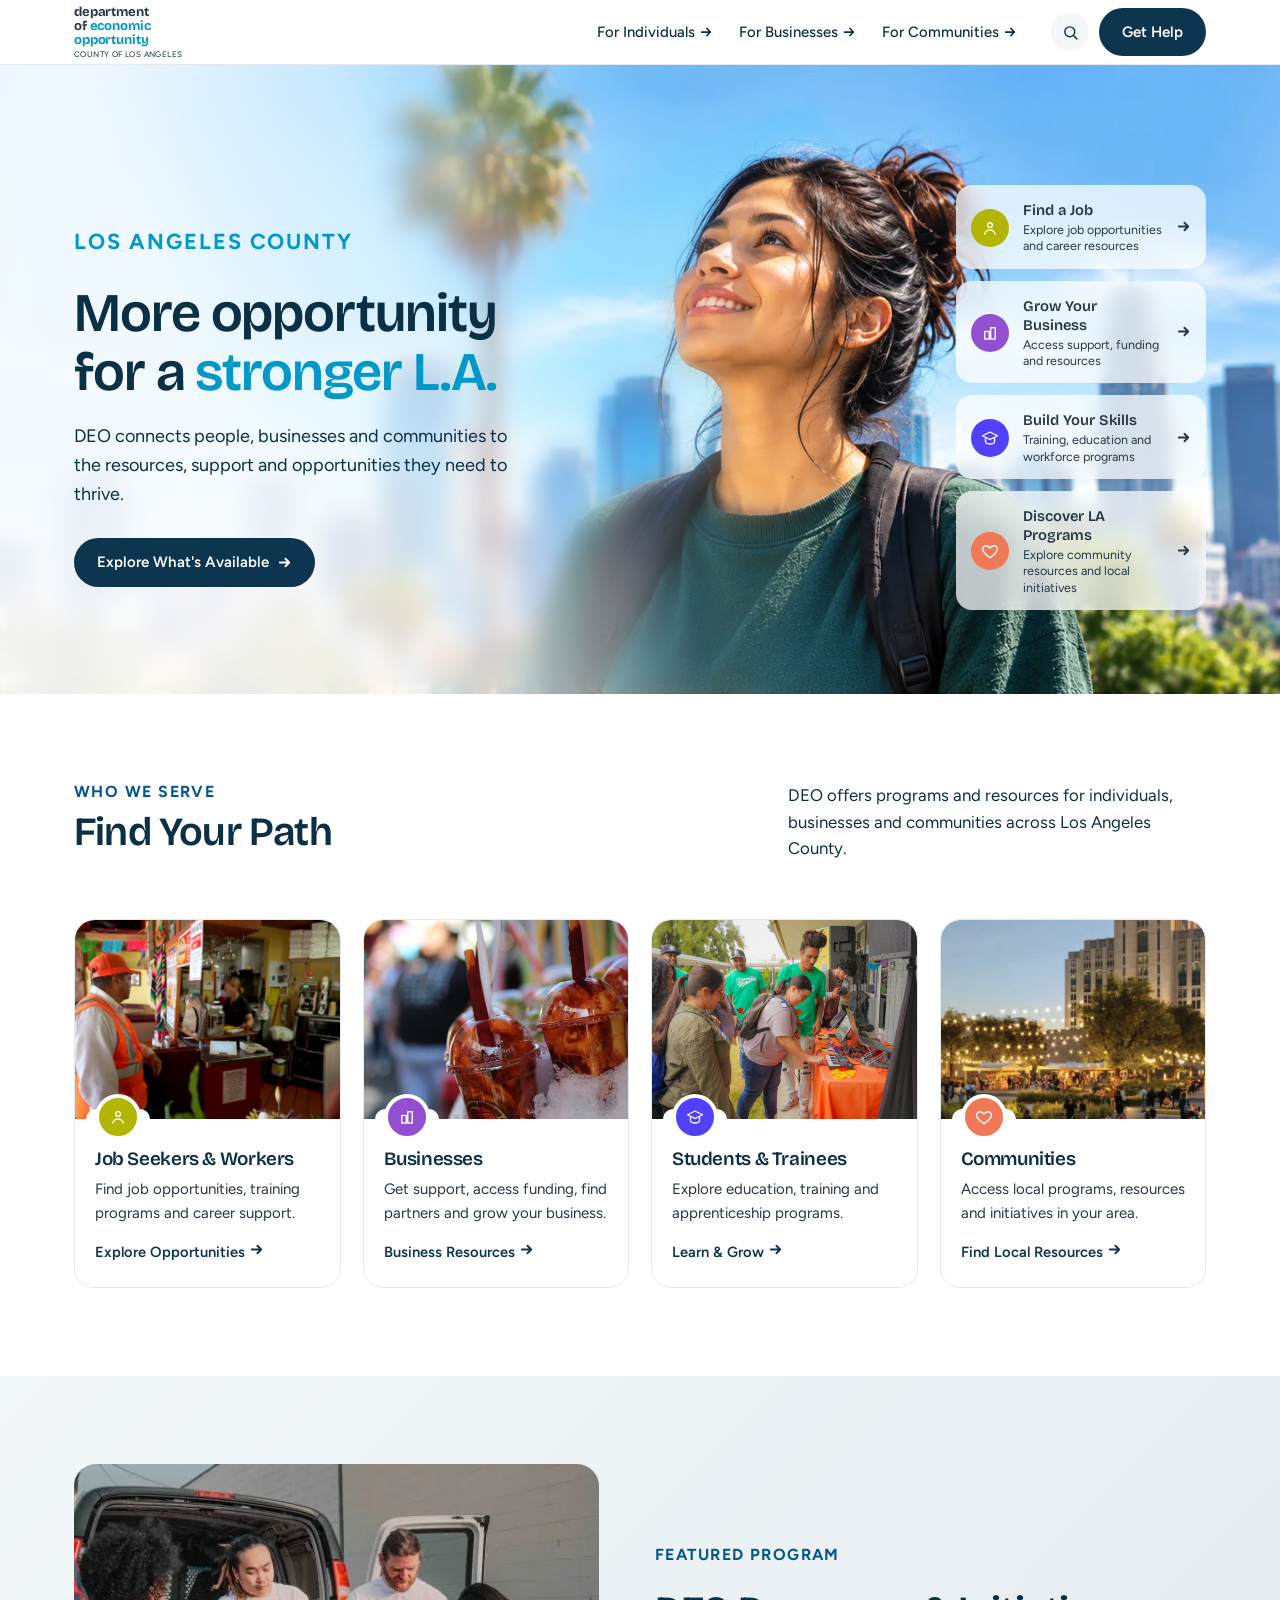
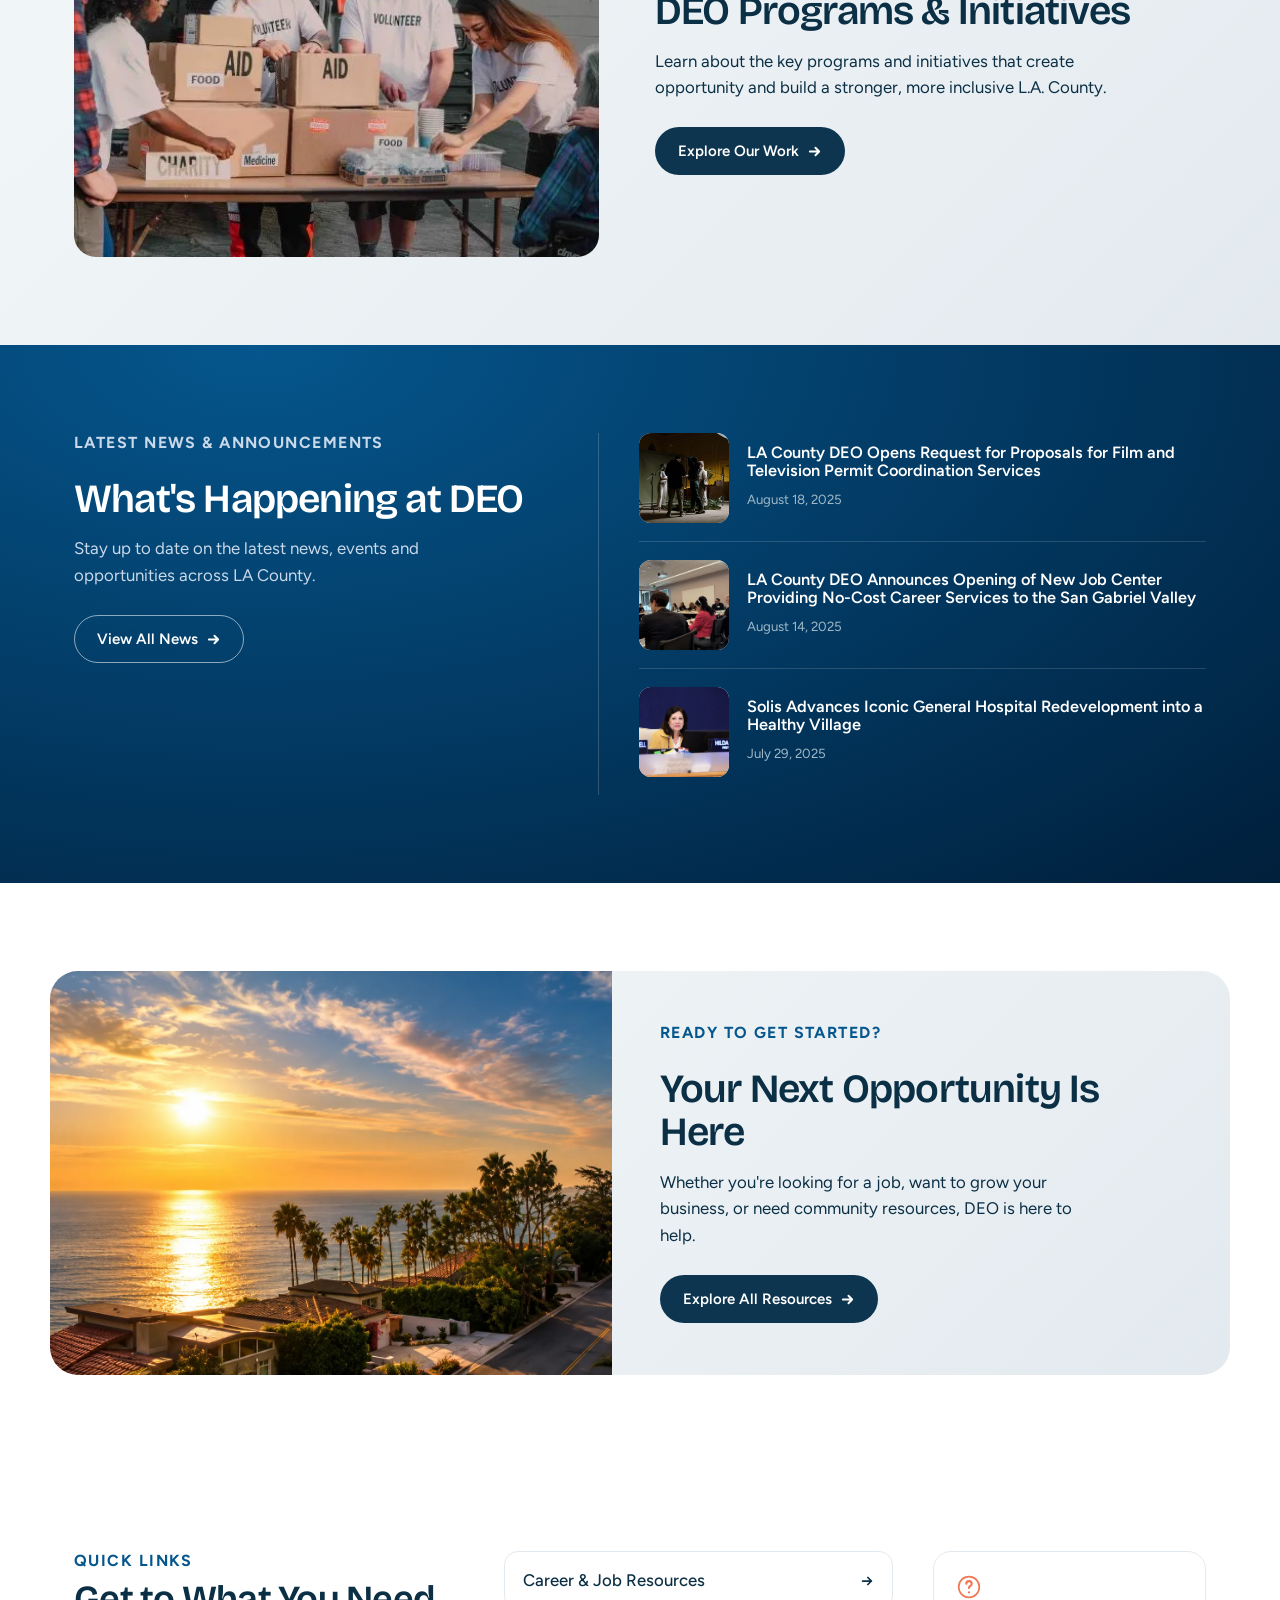
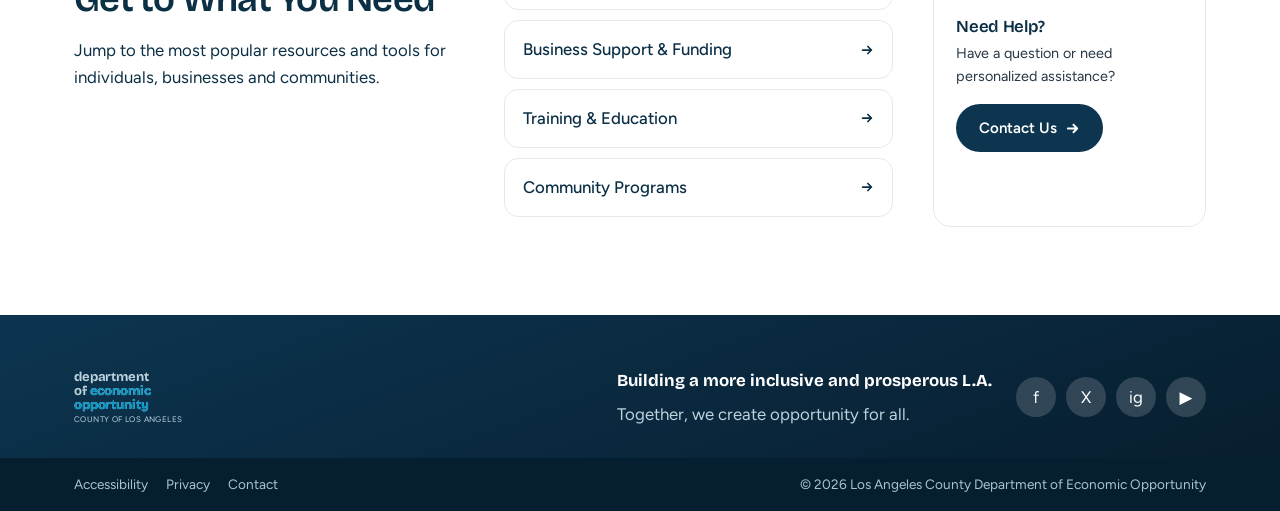
==== commit bb948b9d: "Styling." ====
--- a/index.html
+++ b/index.html
@@ -8,6 +8,8 @@
     />
     <meta name="color-scheme" content="light" />
     <title>Department of Economic Opportunity | County of Los Angeles</title>
+    <link rel="icon" href="assets/la-county-seal.svg" sizes="32x32" />
+    <link rel="apple-touch-icon" href="assets/la-county-seal.svg" />
     <link rel="preconnect" href="https://fonts.googleapis.com" />
     <link rel="preconnect" href="https://fonts.gstatic.com" crossorigin />
     <link
@@ -163,7 +165,10 @@
     </header>
 
     <main>
-      <div class="hero" style="background-image: url(img-optimistic-girl.webp)">
+      <div
+        class="hero"
+        style="background-image: url(assets/img-optimistic-girl.webp)"
+      >
         <div class="w">
           <div class="hero-content">
             <p class="eyebrow">Los Angeles County</p>
@@ -367,7 +372,7 @@
             <article class="pcard">
               <div class="ph">
                 <img
-                  src="img-orange-vest.webp"
+                  src="assets/img-orange-vest.webp"
                   alt="A DEO staff member helping a job seeker"
                 />
               </div>
@@ -417,7 +422,7 @@
             <article class="pcard">
               <div class="ph">
                 <img
-                  src="img-drinks.webp"
+                  src="assets/img-drinks.webp"
                   alt="Workforce Development Board members in a meeting"
                 />
               </div>
@@ -471,7 +476,7 @@
             <article class="pcard">
               <div class="ph">
                 <img
-                  src="img-YouthExpo-2.webp"
+                  src="assets/img-YouthExpo-2.webp"
                   alt="A High Road Training Partnerships film crew on a training set"
                 />
               </div>
@@ -517,7 +522,7 @@
             <article class="pcard">
               <div class="ph">
                 <img
-                  src="img-capital.webp"
+                  src="assets/img-capital.webp"
                   alt="A County capital development project"
                 />
               </div>
@@ -565,7 +570,7 @@
         <div class="w">
           <div class="ph">
             <img
-              src="img-volunteers.webp"
+              src="assets/img-volunteers.webp"
               alt="Volunteers packing food and supply boxes for a community aid distribution"
             />
           </div>
@@ -603,9 +608,7 @@
         <div class="w">
           <div>
             <div class="sticky">
-              <p class="eyebrow" style="color: #9db8d6">
-                Latest News &amp; Announcements
-              </p>
+              <p class="eyebrow">Latest News &amp; Announcements</p>
               <h2>What's Happening at DEO</h2>
               <p>
                 Stay up to date on the latest news, events and opportunities
@@ -636,7 +639,7 @@
             <article class="nitem">
               <div class="ph">
                 <img
-                  src="img-film-set-2.webp"
+                  src="assets/img-film-set-2.webp"
                   alt="A film and television production set"
                 />
               </div>
@@ -651,7 +654,7 @@
             <article class="nitem">
               <div class="ph">
                 <img
-                  src="img-small-biz-commission.webp"
+                  src="assets/img-small-biz-commission.webp"
                   alt="A Small Business Commission meeting"
                 />
               </div>
@@ -666,7 +669,7 @@
             <article class="nitem">
               <div class="ph">
                 <img
-                  src="img-news-solis.webp"
+                  src="assets/img-news-solis.webp"
                   alt="Supervisor Hilda Solis at a County meeting"
                 />
               </div>
@@ -686,7 +689,7 @@
         <div class="w">
           <div class="ph">
             <img
-              src="img-sunset.webp"
+              src="assets/img-sunset.webp"
               alt="Sunset over palm trees and the Los Angeles coastline"
               style="
                 position: absolute;
--- a/style.css
+++ b/style.css
@@ -1,1463 +1,2161 @@
-@view-transition {
-  navigation: auto;
-}
-:root {
-  color-scheme: light;
-  --surface: #fff;
-  --ink: #0b2f45;
-  --mute: #5d7183;
-  --line: #e3eaef;
-  --aqua: #35e6fc;
-  --aquaD: #0098c9;
-  --teal: #05568d;
-  --tealD: #06436b;
-  --deep: #0d3550;
-  --deeper: #001f3b;
-  --panel: #f3f7f8;
-  --avocado: #b3b503;
-  --purple: #934fd1;
-  --blue: #5240ff;
-  --coral: #f07a57;
-  --glow-shadow: 0 0 0 -15px #00b1d200;
-  --glow-shadow-hover: 0 16px 34px -15px #00b1d266;
-  --g-panel: linear-gradient(135deg, var(--panel), var(--line));
-  --g-news: radial-gradient(
-    farthest-corner at 20% 0%,
-    var(--teal),
-    var(--deeper)
-  );
-  --g-footer: linear-gradient(160deg, var(--deep), #071c2c);
-  box-sizing: border-box;
-  padding-top: env(safe-area-inset-top, 0px);
-  padding-bottom: env(safe-area-inset-bottom, 0px);
-}
-html {
-  scroll-padding-top: calc(66px + env(safe-area-inset-top, 0px));
-  scroll-behavior: smooth;
-  background: #fff;
-}
-*,
-*::before,
-*::after {
-  box-sizing: border-box;
-}
-body {
-  margin: 0;
-  background: #fff;
-  color: var(--ink);
-  font:
-    400 1.05rem/1.6 Figtree,
-    system-ui,
-    sans-serif;
-}
-a {
-  color: inherit;
-}
-h1,
-h2,
-h3 {
-  font-family: "Bricolage Grotesque", Figtree, sans-serif;
-  font-weight: 600;
-  line-height: 1.08;
-  margin: 0;
-  letter-spacing: -0.02em;
-}
-.eyebrow {
-  font: 700 0.78rem Figtree;
-  letter-spacing: 0.09em;
-  text-transform: uppercase;
-  color: var(--avocado);
-  margin: 0 0 10px;
-}
-:focus-visible {
-  outline: 3px solid var(--aqua);
-  outline-offset: 3px;
-  border-radius: 6px;
-}
-.w {
-  max-width: 1180px;
-  margin: 0 auto;
-  padding: 0 24px;
-}
-.arrow {
-  display: inline-block;
-  transition: transform 0.18s;
-}
-a:hover .arrow {
-  transform: translateX(4px);
-}
-/* bar */
-.bar {
-  position: sticky;
-  top: env(safe-area-inset-top, 0px);
-  z-index: 9;
-  background: #ffffffbb;
-  backdrop-filter: blur(14px);
-  border-bottom: 1px solid var(--line);
-}
-.bar .w {
-  display: flex;
-  align-items: center;
-  gap: 22px;
-  height: 64px;
-}
-.logo {
-  display: flex;
-  align-items: center;
-  gap: 10px;
-  text-decoration: none;
-  text-wrap: balance;
-  flex: none;
-  margin-right: auto;
-}
-.logo b {
-  display: block;
-  font:
-    700 0.82rem/1.08 "Bricolage Grotesque",
-    sans-serif;
-  letter-spacing: -0.01em;
-  text-wrap: balance;
-  max-width: 5rem;
-}
-.logo i {
-  display: inline;
-  font-style: normal;
-}
-.logo .l1 {
-  color: var(--mute);
-}
-.logo .l2 {
-  /* background-image: linear-gradient(151deg, var(--aquaD), var(--deep)); */
-  background-clip: text;
-  -webkit-background-clip: text;
-  color: transparent;
-  color: var(--aquaD);
-}
-.logo small {
-  display: block;
-  font-size: 0.5rem;
-  line-height: 1.3;
-  color: var(--ink);
-  letter-spacing: 0.05em;
-  text-transform: uppercase;
-  margin-top: 2px;
-}
-nav {
-  margin-left: 12px;
-  display: flex;
-  align-items: center;
-  gap: 2px;
-}
-nav > a,
-.dd > button {
-  font:
-    500 0.93rem Figtree,
-    sans-serif;
-  color: var(--ink);
-  background: none;
-  border: 0;
-  padding: 8px 12px;
-  border-radius: 999px;
-  cursor: pointer;
-  text-decoration: none;
-  display: flex;
-  align-items: center;
-  gap: 4px;
-  white-space: nowrap;
-  transition:
-    color 0.15s,
-    background 0.15s;
-}
-nav > a:hover,
-.dd:hover > button,
-.dd:focus-within > button {
-  background: var(--panel);
-  color: var(--aquaD);
-}
-.dd {
-  position: relative;
-}
-.dd ul {
-  position: absolute;
-  left: 0;
-  top: 100%;
-  min-width: 280px;
-  margin: 0;
-  padding: 8px;
-  list-style: none;
-  background: #fff;
-  border: 1px solid var(--line);
-  border-radius: 16px;
-  box-shadow: 0 18px 40px -20px rgba(10, 63, 92, 0.4);
-  display: none;
-}
-.dd:hover ul,
-.dd:focus-within ul {
-  display: block;
-}
-.dd ul a {
-  display: block;
-  padding: 9px 12px;
-  border-radius: 10px;
-  text-decoration: none;
-  font-size: 0.94rem;
-}
-.dd ul a:hover {
-  background: var(--panel);
-  color: var(--aquaD);
-}
-.tools {
-  display: flex;
-  align-items: center;
-  gap: 10px;
-}
-.ic-btn {
-  width: 38px;
-  height: 38px;
-  border-radius: 50%;
-  background: var(--panel);
-  border: 0;
-  display: grid;
-  place-items: center;
-  color: var(--ink);
-  cursor: pointer;
-  flex: none;
-}
-.btn {
-  display: inline-flex;
-  align-items: center;
-  gap: 8px;
-  padding: 11px 22px;
-  border-radius: 999px;
-  background: var(--deep);
-  color: #fff;
-  text-decoration: none;
-  font-weight: 600;
-  font-size: 0.94rem;
-  border: 1.5px solid transparent;
-  transition:
-    box-shadow 0.2s,
-    background 0.2s;
-}
-.btn:hover {
-  background: var(--aquaD);
-}
-.btn.o {
-  background: transparent;
-  color: #fff;
-  border-color: rgba(255, 255, 255, 0.55);
-}
-.btn.o:hover {
-  background: rgba(255, 255, 255, 0.12);
-}
-.menu {
-  display: none;
-  background: var(--panel);
-  border: 0;
-  border-radius: 10px;
-  width: 40px;
-  height: 36px;
-  color: inherit;
-  font-size: 1.2rem;
-}
-/* hero */
-.hero {
-  position: relative;
-  padding: 120px 0 84px;
-  overflow: hidden;
-  background: #ffffff center 30% / cover no-repeat;
-  isolation: isolate;
-  min-height: 560px;
-  display: flex;
-  align-items: center;
-  color: var(--ink);
-}
-.hero::before {
-  content: "";
-  position: absolute;
-  inset: 0;
-  background: linear-gradient(
-    72deg,
-    #ffffffe6 20%,
-    #ffffffad 36%,
-    #ffffff2e 48%,
-    #ffffff00 64%
-  );
-  z-index: 0;
-}
-.hero::after {
-  content: "";
-  position: absolute;
-  inset: 0;
-  background: #ffffff11;
-  mask: linear-gradient(72deg, black 40%, transparent 60%);
-  backdrop-filter: saturate(1.5) blur(12px);
-  z-index: 0;
-}
-.hero .w {
-  position: relative;
-  z-index: 1;
-  display: grid;
-  grid-template-columns: 1.15fr 0.85fr;
-  gap: 10px;
-  align-items: center;
-}
-.hero-content {
-  max-width: 80%;
-}
-.hero h1 {
-  font-size: clamp(2.1rem, 4.8148vw + -0.2111rem, 3.4rem);
-  text-wrap: balance;
-}
-.hero .t {
-  color: var(--aquaD);
-}
-.hero p {
-  font-size: clamp(0.8rem, 1.2222vw + 0.2133rem, 1.13rem);
-  margin: 20px 0 30px;
-}
-.hero .eyebrow {
-  color: var(--aquaD);
-}
-.qcard {
-  width: 250px;
-  display: flex;
-  flex-direction: column;
-  gap: 12px;
-  z-index: 2;
-  margin-left: auto;
-}
-.qcard a {
-  display: flex;
-  align-items: center;
-  gap: 14px;
-  background: #ffffffbb;
-  backdrop-filter: blur(10px);
-  border-radius: 16px;
-  padding: 13px 14px;
-  text-decoration: none;
-  box-shadow: var(--glow-shadow);
-  border: 1.5px solid transparent;
-  transition:
-    border-color 0.2s,
-    box-shadow 0.2s;
-}
-.qcard a:hover {
-  border-color: var(--aqua);
-  box-shadow: var(--glow-shadow-hover);
-}
-.qcard .ico {
-  width: 38px;
-  height: 38px;
-  border-radius: 50%;
-  background: var(--deep);
-  color: #fff;
-  display: grid;
-  place-items: center;
-  flex: none;
-  transition: all 0.4s;
-}
-.qcard a:hover .ico {
-  scale: 1.2;
-}
-.qcard b {
-  display: block;
-  font-size: 0.92rem;
-  font-family: "Bricolage Grotesque", sans-serif;
-  font-weight: 600;
-}
-.qcard span {
-  display: block;
-  font-size: 0.78rem;
-  color: var(--mute);
-  line-height: 1.3;
-  margin-top: 2px;
-}
-.qcard svg.ar {
-  margin-left: auto;
-  flex: none;
-  color: var(--mute);
-}
-@media (min-width: 901px) {
-  .hero .w {
-    grid-template-columns: 1fr 1fr;
-  }
-}
-/* find your path */
-section {
-  padding: 88px 0;
-}
-.hd2 {
-  display: flex;
-  justify-content: space-between;
-  gap: 40px;
-  align-items: end;
-  margin-bottom: 40px;
-}
-.hd2 h2 {
-  font-size: clamp(1.9rem, 3.4vw, 2.5rem);
-}
-.hd2 p {
-  color: var(--mute);
-  max-width: 38ch;
-  margin: 0;
-}
-.path {
-  display: grid;
-  grid-template-columns: repeat(4, 1fr);
-  gap: 22px;
-}
-.pcard {
-  background: #fff;
-  border: 1px solid var(--line);
-  border-radius: 20px;
-  box-shadow: var(--glow-shadow);
-  overflow: visible;
-  display: flex;
-  flex-direction: column;
-  transition:
-    border-color 0.2s,
-    box-shadow 0.2s,
-    transform 0.2s;
-}
-.pcard:hover {
-  border-color: var(--aqua);
-  box-shadow: var(--glow-shadow-hover);
-  transform: translateY(-3px);
-}
-.pcard:hover .ph img {
-  transform: scale(1.06);
-}
-.ph {
-  position: relative;
-  overflow: hidden;
-  background: var(--panel);
-}
-.ph img {
-  position: absolute;
-  inset: 0;
-  width: 100%;
-  height: 100%;
-  object-fit: cover;
-  display: block;
-  transition: transform 0.4s;
-}
-.pcard .ph {
-  border-radius: 20px 20px 0 0;
-  aspect-ratio: 4/3;
-}
-.pcard .body {
-  padding: 30px 20px 22px;
-  position: relative;
-  display: flex;
-  flex-direction: column;
-  flex: 1;
-}
-.dot {
-  position: absolute;
-  top: -25px;
-  left: 20px;
-  width: 46px;
-  height: 46px;
-  border-radius: 50%;
-  display: grid;
-  place-items: center;
-  color: #fff;
-  border: 4px solid #fff;
-  background-repeat: no-repeat;
-  transition: all 0.4s;
-}
-.dot::before,
-.dot::after {
-  content: "";
-  position: absolute;
-  bottom: 15px;
-  right: -13px;
-  background: #ffffff;
-  width: 12px;
-  height: 12px;
-  border-radius: 0 10px 0 0;
-  corner-shape: scoop;
-}
-.dot::after {
-  right: 39px;
-  border-radius: 10px 0 0 0;
-}
-.pcard:hover .dot {
-  scale: 1.2;
-}
-.pcard h3 {
-  font-size: 1.18rem;
-  margin-bottom: 8px;
-}
-.pcard p {
-  color: var(--mute);
-  font-size: 0.94rem;
-  margin: 0 0 16px;
-}
-.pcard .link {
-  color: var(--deep);
-  font-weight: 600;
-  font-size: 0.92rem;
-  text-decoration: none;
-  margin-top: auto;
-  transition: color 0.15s;
-}
-.pcard .link:hover {
-  color: var(--aquaD);
-}
-/* featured */
-.feat {
-  background-image: var(--g-panel);
-}
-.feat .w {
-  display: grid;
-  grid-template-columns: 1fr 1.05fr;
-  gap: 56px;
-  align-items: center;
-}
-.feat .ph {
-  border-radius: 22px;
-  aspect-ratio: 16/12;
-}
-.feat .ph img,
-.cta .ph img,
-.nitem .ph img {
-  transition: none;
-}
-.feat h2 {
-  font-size: clamp(1.9rem, 3.4vw, 2.5rem);
-  margin: 0 0 14px;
-}
-.feat p {
-  color: var(--mute);
-  max-width: 42ch;
-  margin: 0 0 26px;
-}
-/* news */
-.news {
-  background-image: var(--g-news);
-  color: #fff;
-}
-.news .w {
-  display: grid;
-  grid-template-columns: 1fr 1.3fr;
-  gap: 56px;
-}
-.news h2 {
-  color: #fff;
-  font-size: clamp(1.9rem, 3.4vw, 2.5rem);
-  margin: 0 0 14px;
-}
-.news > .w > div:first-child p {
-  color: #cad9ea;
-  max-width: 34ch;
-  margin: 0 0 26px;
-}
-.nlist {
-  border-left: 1px solid rgba(255, 255, 255, 0.18);
-  padding-left: 40px;
-}
-.nitem {
-  display: grid;
-  grid-template-columns: 90px 1fr;
-  gap: 18px;
-  padding: 18px 0;
-  border-top: 1px solid rgba(255, 255, 255, 0.14);
-  align-items: center;
-}
-.nitem:first-child {
-  border-top: 0;
-  padding-top: 0;
-}
-.nitem .ph {
-  border-radius: 12px;
-  aspect-ratio: 1/1;
-}
-.nitem h3 {
-  font-size: 1.02rem;
-  font-family: Figtree;
-  font-weight: 600;
-  margin: 0 0 6px;
-  letter-spacing: 0;
-}
-.nitem time {
-  color: #9fb9c8;
-  font-size: 0.83rem;
-}
-/* cta */
-.cta {
-  padding-left: 24px;
-  padding-right: 24px;
-}
-.cta .w {
-  display: grid;
-  grid-template-columns: 1fr 1.1fr;
-  gap: 0;
-  align-items: stretch;
-  background-image: var(--g-panel);
-  border-radius: 28px;
-  padding-left: 0;
-  padding-right: 0;
-  overflow: hidden;
-}
-.cta .ph {
-  aspect-ratio: auto;
-  height: 100%;
-  min-height: 280px;
-}
-.cta .body {
-  padding: 52px 48px;
-}
-.cta h2 {
-  font-size: clamp(1.9rem, 3.4vw, 2.5rem);
-  margin: 0 0 14px;
-}
-.cta p {
-  color: var(--mute);
-  max-width: 40ch;
-  margin: 0 0 26px;
-}
-/* quick links */
-.ql .w {
-  display: grid;
-  grid-template-columns: 1fr 1fr 0.7fr;
-  gap: 40px;
-}
-.ql h2 {
-  font-size: clamp(1.8rem, 3vw, 2.3rem);
-  margin: 0 0 12px;
-}
-.ql > .w > div:first-child p {
-  color: var(--mute);
-  max-width: 34ch;
-  margin: 0;
-}
-.qllist a {
-  display: flex;
-  justify-content: space-between;
-  align-items: center;
-  padding: 15px 18px;
-  border: 1px solid var(--line);
-  border-radius: 14px;
-  text-decoration: none;
-  font-weight: 500;
-  margin-bottom: 10px;
-}
-.qllist a:hover {
-  border-color: var(--aqua);
-  color: var(--aquaD);
-}
-.help {
-  background: #fff;
-  border: 1px solid var(--line);
-  border-radius: 18px;
-  padding: 22px;
-}
-.help > svg {
-  color: var(--coral);
-  margin-bottom: 10px;
-}
-.help h3 {
-  font-size: 1.05rem;
-  margin-bottom: 6px;
-}
-.help p {
-  color: var(--mute);
-  font-size: 0.9rem;
-  margin: 0 0 16px;
-}
-/* footer */
-footer {
-  background-image: var(--g-footer);
-  color: #fff;
-}
-.fmain {
-  padding-top: 52px;
-  padding-bottom: 30px;
-  display: flex;
-  justify-content: space-between;
-  gap: 24px;
-  flex-wrap: wrap;
-  align-items: center;
-}
-.fmain .logo b,
-.fmain .logo small {
-  color: #fff;
-}
-.fmain p {
-  margin: 6px 0 0;
-  color: #bcd3de;
-  max-width: 40ch;
-}
-.soc {
-  display: flex;
-  gap: 10px;
-}
-.soc a {
-  width: 40px;
-  height: 40px;
-  border-radius: 50%;
-  background: rgba(255, 255, 255, 0.16);
-  display: grid;
-  place-items: center;
-  text-decoration: none;
-}
-.fbottom {
-  background: #051f30;
-  padding: 16px 0;
-}
-.fbottom .w {
-  display: flex;
-  justify-content: space-between;
-  gap: 20px;
-  flex-wrap: wrap;
-  font-size: 0.85rem;
-  color: #a9c3d4;
-}
-.fbottom a {
-  text-decoration: none;
-  margin-right: 18px;
-}
-.fbottom a:hover {
-  color: #fff;
-}
-.sticky {
-  position: sticky;
-  top: 96px;
-  align-self: start;
-}
-@media (max-width: 980px) {
-  .path {
-    grid-template-columns: repeat(2, 1fr);
-  }
-  .feat .w,
-  .news .w,
-  .cta .w,
-  .ql .w {
-    grid-template-columns: 1fr;
-  }
-  .nlist {
-    border-left: 0;
-    padding-left: 0;
-    border-top: 1px solid rgba(255, 255, 255, 0.18);
-    padding-top: 24px;
-  }
-  .cta .ph {
-    min-height: 220px;
-  }
-}
-@media (max-width: 900px) {
-  .menu {
-    display: block;
-  }
-  nav {
-    position: absolute;
-    left: 0;
-    right: 0;
-    top: 100%;
-    flex-direction: column;
-    align-items: stretch;
-    background: #fff;
-    padding: 12px 24px 20px;
-    border-bottom: 1px solid var(--line);
-    display: none;
-    margin: 0;
-  }
-  .open nav {
-    display: flex;
-  }
-  .dd ul {
-    position: static;
-    display: block;
-    box-shadow: none;
-    border: 0;
-    padding: 0 0 0 10px;
-  }
-  .tools .btn {
-    display: none;
-  }
-  .qcard {
-    width: 200px;
-  }
-  section {
-    padding: 60px 0;
-  }
-}
-@media (max-width: 640px) {
-  .path {
-    grid-template-columns: 1fr;
-  }
-  .hero .w {
-    grid-template-columns: 1fr;
-  }
-  .qcard {
-    position: static;
-    margin: 20px 0 0;
-    width: 100%;
-  }
-  .hd2 {
-    flex-direction: column;
-    align-items: start;
-  }
-  .cta .body {
-    padding: 36px 26px;
-  }
-}
-@media (prefers-reduced-motion: reduce) {
-  * {
-    transition: none !important;
-    scroll-behavior: auto !important;
-  }
-}
-
-/* ---- added for category pages ---- */
-.crumb {
-  font-size: 0.85rem;
-  color: var(--mute);
-  padding: 14px 0;
-}
-.crumb a {
-  text-decoration: none;
-}
-.crumb a:hover {
-  color: var(--aquaD);
-}
-.crumb span {
-  margin: 0 6px;
-}
-.path.cols3 {
-  grid-template-columns: repeat(3, 1fr);
-}
-.stats {
-  display: grid;
-  grid-template-columns: repeat(2, 1fr);
-  gap: 22px;
-  margin-top: 28px;
-}
-.statitem {
-  border-top: 1px solid var(--line);
-  padding-top: 12px;
-}
-.statitem b {
-  display: block;
-  font:
-    600 1.9rem "Bricolage Grotesque",
-    sans-serif;
-  color: var(--deep);
-}
-.statitem span {
-  color: var(--mute);
-  font-size: 0.88rem;
-}
-@media (min-width: 640px) {
-  .stats {
-    grid-template-columns: repeat(4, 1fr);
-  }
-}
-@media (max-width: 900px) {
-  .path.cols3 {
-    grid-template-columns: repeat(2, 1fr);
-  }
-  .cathero .in {
-    padding: 28px 24px;
-  }
-}
-@media (max-width: 640px) {
-  .path.cols3 {
-    grid-template-columns: 1fr;
-  }
-}
-.hero.single {
-  min-height: 440px;
-  padding: 100px 0 70px;
-}
-.hero.single .w {
-  display: block;
-  max-width: 640px;
-}
-
-/* ---- card photo sprite (cards-sprite.webp) ---- */
-.ph[class*="p-"] {
-  background-image: url(cards-sprite.webp);
-  background-repeat: no-repeat;
-  background-color: var(--panel);
-}
-.p-job {
-  aspect-ratio: 4/3;
-  background-size: 405% 516%;
-  background-position: 0.328% 0.321%;
-}
-.p-biz {
-  aspect-ratio: 4/3;
-  background-size: 405% 516%;
-  background-position: 33.443% 0.321%;
-}
-.p-train {
-  aspect-ratio: 4/3;
-  background-size: 405% 516%;
-  background-position: 66.557% 0.321%;
-}
-.p-comm {
-  aspect-ratio: 4/3;
-  background-size: 405% 516%;
-  background-position: 99.672% 0.321%;
-}
-.p-featured {
-  aspect-ratio: 4/3;
-  background-size: 405% 516%;
-  background-position: 0.328% 24.679%;
-}
-.p-consult {
-  aspect-ratio: 4/3;
-  background-size: 405% 516%;
-  background-position: 33.443% 24.679%;
-}
-.p-cart {
-  aspect-ratio: 4/3;
-  background-size: 405% 516%;
-  background-position: 66.557% 24.679%;
-}
-.p-shopaction {
-  aspect-ratio: 4/3;
-  background-size: 405% 516%;
-  background-position: 99.672% 24.679%;
-}
-.p-summit {
-  aspect-ratio: 4/3;
-  background-size: 405% 516%;
-  background-position: 0.328% 49.038%;
-}
-.p-jobc2 {
-  aspect-ratio: 4/3;
-  background-size: 405% 516%;
-  background-position: 33.443% 49.038%;
-}
-.p-shop {
-  aspect-ratio: 4/3;
-  background-size: 405% 516%;
-  background-position: 66.557% 49.038%;
-}
-.p-smallbiz {
-  aspect-ratio: 4/3;
-  background-size: 405% 516%;
-  background-position: 99.672% 49.038%;
-}
-.p-lifesci {
-  aspect-ratio: 4/3;
-  background-size: 405% 516%;
-  background-position: 0.328% 73.397%;
-}
-.p-malibu {
-  aspect-ratio: 4/3;
-  background-size: 405% 516%;
-  background-position: 33.443% 73.397%;
-}
-.p-news_film {
-  aspect-ratio: 1/1;
-  background-size: 506.25% 483.75%;
-  background-position: 0.308% 99.674%;
-}
-.p-news_sg {
-  aspect-ratio: 1/1;
-  background-size: 506.25% 483.75%;
-  background-position: 25.231% 99.674%;
-}
-.p-news_solis {
-  aspect-ratio: 1/1;
-  background-size: 506.25% 483.75%;
-  background-position: 50.154% 99.674%;
-}
-/* sprite tiles have no inner <img>, so give the tile itself the hover zoom */
-.pcard:hover .ph[class*="p-"] {
-  transform: scale(1.04);
-}
-.ph[class*="p-"] {
-  transition: transform 0.4s;
-}
-
-/* ---- stat band: prominent metrics section (no imagery) ---- */
-.stat-band {
-  background-image: radial-gradient(
-    farthest-corner at 80% 100%,
-    var(--teal),
-    var(--deeper)
-  );
-  color: #fff;
-}
-.stat-band .hd2 p {
-  color: #cad9ea;
-}
-.stat-grid {
-  display: grid;
-  grid-template-columns: repeat(2, 1fr);
-  gap: 4rem;
-  display: flex;
-  justify-content: center;
-  transition: all 0.3s ease;
-  flex-wrap: balance;
-}
-.stat-grid .stat {
-  --color: var(--aqua);
-  padding-top: 20px;
-  border-top: 1px solid var(--color);
-  width: min-content;
-  interpolate-size: allow-keywords;
-  transition: all 0.3s ease;
-}
-@media (max-width: 360px) {
-  .stat-grid .stat {
-    width: 100%;
-  }
-}
-.stat-grid .stat:nth-child(5n + 1) {
-  --color: var(--avocado);
-}
-.stat-grid .stat:nth-child(5n + 2) {
-  --color: var(--purple);
-}
-.stat-grid .stat:nth-child(5n + 3) {
-  --color: var(--blue);
-}
-.stat-grid .stat:nth-child(5n + 4) {
-  --color: var(--coral);
-}
-.stat-grid .stat b {
-  display: block;
-  font:
-    600 clamp(2.1rem, 4.2vw, 3.1rem) "Bricolage Grotesque",
-    sans-serif;
-  font-variant-numeric: tabular-nums;
-  line-height: 1.05;
-  color: color-mix(var(--color) 33%, var(--panel) 66%);
-  min-width: 2.4em;
-}
-/* Reserve the final number's width so the stat doesn't resize while counting.
-   JS copies the formatted final value (e.g. "$1.03B") into data-final; this
-   invisible, zero-height copy sizes the box exactly. Works because of tabular-nums. */
-.stat-grid .stat b::after {
-  content: attr(data-final);
-  content: attr(data-final) / "";
-  display: block;
-  height: 0;
-  overflow: hidden;
-  visibility: hidden;
-}
-.stat-grid .stat span {
-  display: block;
-  margin-top: 8px;
-  font-size: 0.92rem;
-  color: #b9cfdb;
-}
-@media (min-width: 640px) {
-  .stat-grid {
-    grid-template-columns: repeat(3, 1fr);
-    gap: 4rem;
-  }
-}
-@media (min-width: 980px) {
-  .stat-grid {
-    grid-template-columns: repeat(5, 1fr);
-  }
-}
-
-/* ---- program page components ---- */
-.tint {
-  background: var(--panel);
-}
-.actions {
-  display: flex;
-  flex-wrap: wrap;
-  gap: 12px;
-}
-.btn.ghost {
-  background: transparent;
-  color: var(--deep);
-  border-color: var(--deep);
-}
-.btn.ghost:hover {
-  background: var(--deep);
-  color: #fff;
-}
-.split {
-  display: grid;
-  grid-template-columns: 1fr 1.2fr;
-  gap: 56px;
-  align-items: start;
-}
-.split h2 {
-  font-size: clamp(1.9rem, 3.4vw, 2.5rem);
-}
-.prose {
-  max-width: 64ch;
-  min-width: 0;
-  width: auto;
-}
-.prose p {
-  margin: 0 0 1em;
-}
-.prose h3 {
-  font-size: 1.3rem;
-  margin-bottom: 12px;
-}
-.prose .btn {
-  margin-top: 6px;
-}
-.qllist small {
-  display: block;
-  margin-top: 4px;
-  color: var(--mute);
-  font-weight: 400;
-  font-size: 0.85rem;
-}
-.qllist a svg {
-  flex: none;
-  margin-left: 16px;
-}
-/* benefit card: icon + text, no photo */
-.bcard {
-  background: #fff;
-  border: 1px solid var(--line);
-  border-radius: 20px;
-  padding: 26px 24px 28px;
-}
-.bcard .ico {
-  width: 46px;
-  height: 46px;
-  border-radius: 50%;
-  display: grid;
-  place-items: center;
-  margin-bottom: 18px;
-}
-.bcard h3 {
-  font-size: 1.18rem;
-  margin-bottom: 8px;
-}
-.bcard p {
-  color: var(--mute);
-  font-size: 0.94rem;
-  margin: 0;
-}
-/* check list */
-.checks {
-  list-style: none;
-  margin: 0;
-  padding: 0;
-  display: grid;
-  gap: 10px;
-}
-.checks li {
-  position: relative;
-  padding-left: 22px;
-}
-.checks li::before {
-  content: "";
-  position: absolute;
-  left: 0;
-  top: 0.62em;
-  width: 8px;
-  height: 8px;
-  border-radius: 50%;
-  background: var(--aquaD);
-}
-.checks .checks {
-  margin-top: 10px;
-}
-.prose .checks {
-  margin-bottom: 1em;
-}
-/* tabs */
-.tablist {
-  display: inline-flex;
-  gap: 4px;
-  padding: 5px;
-  background: #fff;
-  border: 1px solid var(--line);
-  border-radius: 999px;
-  margin-bottom: 24px;
-}
-.tablist [role="tab"] {
-  font:
-    600 0.95rem Figtree,
-    sans-serif;
-  color: var(--ink);
-  background: none;
-  border: 0;
-  border-radius: 999px;
-  padding: 10px 24px;
-  cursor: pointer;
-  transition:
-    background 0.15s,
-    color 0.15s;
-}
-.tablist [role="tab"]:hover {
-  color: var(--aquaD);
-}
-.tablist [role="tab"][aria-selected="true"] {
-  background: var(--deep);
-  color: #fff;
-}
-.tabpanel {
-  background: #fff;
-  border: 1px solid var(--line);
-  border-radius: 24px;
-  padding: 40px;
-  overflow: hidden;
-}
-.tabpanel[hidden] {
-  display: none;
-}
-.tp-lead {
-  display: grid;
-  grid-template-columns: 1.2fr 0.8fr;
-  gap: 40px;
-  align-items: center;
-}
-.tp-lead.solo {
-  grid-template-columns: 1fr;
-}
-.tp-lead .ph {
-  border-radius: 18px;
-  aspect-ratio: 4/3;
-}
-.tp-cols {
-  display: grid;
-  grid-template-columns: 1fr 1fr;
-  gap: 40px;
-  margin-top: 36px;
-  padding-top: 32px;
-  border-top: 1px solid var(--line);
-  min-width: 0;
-}
-.tp-cols > div {
-  min-width: 0;
-  width: auto;
-}
-.tp-cols h3 {
-  font-size: 1.3rem;
-  margin-bottom: 12px;
-  min-width: 0;
-  width: auto;
-}
-/* gallery + lightbox */
-.gal {
-  list-style: none;
-  margin: 0;
-  padding: 0;
-  display: grid;
-  grid-template-columns: repeat(3, 1fr);
-  gap: 18px;
-}
-.gal.two {
-  grid-template-columns: repeat(2, 1fr);
-}
-.gal-item {
-  display: block;
-  width: 100%;
-  padding: 0;
-  border: 0;
-  background: none;
-  border-radius: 16px;
-  cursor: zoom-in;
-  transition: box-shadow 0.2s;
-}
-.gal-item:hover {
-  box-shadow: var(--glow-shadow-hover);
-}
-.gal-item:hover .ph img {
-  transform: scale(1.06);
-}
-.gal .ph {
-  display: block;
-  border-radius: 16px;
-  aspect-ratio: 4/3;
-}
-.gal.wide .ph {
-  aspect-ratio: 2/1;
-}
-.lightbox {
-  border: 0;
-  padding: 0;
-  margin: 0;
-  inset: 0;
-  max-width: none;
-  max-height: none;
-  width: 100%;
-  height: 100%;
-  background: transparent;
-  color: #fff;
-  overflow: hidden;
-}
-.lightbox[open] {
-  display: grid;
-  place-items: center;
-}
-.lightbox::backdrop {
-  background: rgba(0, 24, 44, 0.9);
-  backdrop-filter: blur(6px);
-}
-.lightbox figure {
-  margin: 0;
-  max-width: min(1100px, calc(100vw - 140px));
-}
-.lightbox img {
-  display: block;
-  max-width: 100%;
-  max-height: 82vh;
-  border-radius: 14px;
-}
-.lb-btn {
-  position: absolute;
-  width: 44px;
-  height: 44px;
-  border-radius: 50%;
-  border: 0;
-  background: rgba(255, 255, 255, 0.16);
-  color: #fff;
-  display: grid;
-  place-items: center;
-  cursor: pointer;
-  transition: background 0.15s;
-}
-.lb-btn:hover {
-  background: rgba(255, 255, 255, 0.3);
-}
-.lb-close {
-  top: 20px;
-  right: 20px;
-}
-.lb-prev {
-  left: 20px;
-  top: 50%;
-  translate: 0 -50%;
-}
-.lb-next {
-  right: 20px;
-  top: 50%;
-  translate: 0 -50%;
-}
-/* logo row */
-.logos {
-  list-style: none;
-  margin: 0;
-  padding: 0;
-  display: flex;
-  flex-wrap: wrap;
-  align-items: center;
-  justify-content: center;
-  flex-wrap: balance;
-  gap: 28px 48px;
-}
-.logos img {
-  display: block;
-  height: 56px;
-  width: auto;
-  max-width: 220px;
-  object-fit: contain;
-}
-@media (max-width: 980px) {
-  .split,
-  .tp-lead,
-  .tp-cols {
-    grid-template-columns: 1fr;
-    gap: 28px;
-  }
-  .tp-lead .ph {
-    order: -1;
-  }
-}
-@media (max-width: 640px) {
-  .gal {
-    grid-template-columns: repeat(2, 1fr);
-    gap: 12px;
-  }
-  .gal.two {
-    grid-template-columns: 1fr;
-  }
-  .tabpanel {
-    padding: 26px 20px;
-  }
-  .tablist {
-    display: flex;
-  }
-  .tablist [role="tab"] {
-    flex: 1;
-    padding: 10px 12px;
-  }
-  .lightbox figure {
-    max-width: calc(100vw - 32px);
-  }
-  .lb-prev,
-  .lb-next {
-    top: auto;
-    bottom: 20px;
-    translate: none;
-  }
-  .lb-prev {
-    left: 20px;
-  }
-  .lb-next {
-    right: 20px;
-  }
-}
-
-/* ---- hero: tablet + mobile (desktop untouched) ----
-   Below 901px the photo stops being a backdrop: it becomes a clear band at
-   the top of the hero (still the section's own background-image), and the
-   text sits below it on white. The gradient/blur overlays are removed. */
-@media (max-width: 900px) {
-  .hero,
-  .hero.single {
-    display: flex;
-    min-height: 0;
-    padding: calc(75vw - 4rem) 0 48px;
-    background-color: #fff;
-    background-repeat: no-repeat;
-    background-position: center 0;
-    background-size: auto 75vw;
-  }
-  .hero::before,
-  .hero::after {
-    background: linear-gradient(
-      8deg,
-      #ffffff 10%,
-      #ffffffad 36%,
-      #ffffff2e 48%,
-      #ffffff00 64%
-    );
-    bottom: auto;
-    height: calc(100vw - 4rem);
-  }
-  .hero::after {
-    mask: linear-gradient(8deg, black 40%, transparent 60%);
-  }
-  .hero .w,
-  .hero.single .w {
-    display: block;
-    max-width: none;
-    margin-left: 0;
-  }
-  .hero-content {
-    max-width: 560px;
-  }
-  .hero .eyebrow {
-    margin: 0 0 10px;
-  }
-  .hero p {
-    margin: 16px 0 24px;
-    max-width: 52ch;
-  }
-  .hero .eyebrow + h1 {
-    margin-top: 0;
-  }
-  /* home: the four quick tiles duplicate the audience cards just below */
-  .hero .qcard {
-    display: none;
-  }
-}
-@media (max-width: 640px) {
-  .hero .actions .btn {
-    flex: 1 1 100%;
-    justify-content: center;
-  }
-}
+@view-transition {
+  navigation: auto;
+}
+:root {
+  color-scheme: light;
+  --surface: #fff;
+  --ink: #0b2f45;
+  --mute: #273745;
+  --line: #e3eaef;
+  --aqua: #35e6fc;
+  --aquaD: #0098c9;
+  --teal: #05568d;
+  --tealD: #06436b;
+  --deep: #0d3550;
+  --deeper: #001f3b;
+  --panel: #f3f7f8;
+  --avocado: #b3b503; /* #949600 */
+  --avocadoD: #6e7000;
+  --purple: #934fd1;
+  --blue: #5240ff;
+  --coral: #f07a57; /* #d8471b */
+  --glow-shadow: 0 0 0 -15px #00b1d200;
+  --glow-shadow-hover: 0 16px 34px -15px #00b1d266;
+  --g-panel: linear-gradient(135deg, var(--panel), var(--line));
+  --g-news: radial-gradient(
+    farthest-corner at 20% 0%,
+    var(--teal),
+    var(--deeper)
+  );
+  --g-footer: linear-gradient(160deg, var(--deep), #071c2c);
+  box-sizing: border-box;
+  padding-top: env(safe-area-inset-top, 0px);
+  padding-bottom: env(safe-area-inset-bottom, 0px);
+}
+html {
+  scroll-padding-top: calc(66px + env(safe-area-inset-top, 0px));
+  scroll-behavior: smooth;
+  background: #fff;
+}
+*,
+*::before,
+*::after {
+  box-sizing: border-box;
+}
+body {
+  margin: 0;
+  background: #fff;
+  color: var(--ink);
+  font:
+    400 1.05rem/1.6 Figtree,
+    system-ui,
+    sans-serif;
+}
+a {
+  color: inherit;
+}
+h1,
+h2,
+h3 {
+  font-family: "Bricolage Grotesque", Figtree, sans-serif;
+  font-weight: 600;
+  line-height: 1.08;
+  margin: 0;
+  letter-spacing: -0.02em;
+}
+.eyebrow {
+  font: 700 1rem Figtree;
+  letter-spacing: 0.09em;
+  text-transform: uppercase;
+  color: var(--teal);
+  margin: 0 0 10px;
+}
+:focus-visible {
+  outline: 3px solid var(--aqua);
+  outline-offset: 3px;
+  border-radius: 6px;
+}
+.w {
+  max-width: 1180px;
+  margin: 0 auto;
+  padding: 0 24px;
+}
+.arrow {
+  display: inline-block;
+  transition: transform 0.18s;
+}
+a:hover .arrow {
+  transform: translateX(4px);
+}
+/* bar */
+.bar {
+  position: sticky;
+  top: env(safe-area-inset-top, 0px);
+  z-index: 9;
+  background: #ffffffbb;
+  backdrop-filter: blur(14px);
+  border-bottom: 1px solid var(--line);
+}
+.bar .w {
+  display: flex;
+  align-items: center;
+  gap: 22px;
+  height: 64px;
+}
+.logo {
+  display: flex;
+  align-items: center;
+  gap: 10px;
+  text-decoration: none;
+  text-wrap: balance;
+  flex: none;
+  margin-right: auto;
+}
+.logo b {
+  display: block;
+  font:
+    700 0.82rem/1.08 "Bricolage Grotesque",
+    sans-serif;
+  letter-spacing: -0.01em;
+  text-wrap: balance;
+  max-width: 5rem;
+}
+.logo i {
+  display: inline;
+  font-style: normal;
+}
+.logo .l1 {
+  color: var(--mute);
+}
+.logo .l2 {
+  /* background-image: linear-gradient(151deg, var(--aquaD), var(--deep)); */
+  background-clip: text;
+  -webkit-background-clip: text;
+  color: transparent;
+  color: var(--aquaD);
+}
+.logo small {
+  display: block;
+  font-size: 0.5rem;
+  line-height: 1.3;
+  color: var(--ink);
+  letter-spacing: 0.05em;
+  text-transform: uppercase;
+  margin-top: 2px;
+}
+nav {
+  margin-left: 12px;
+  display: flex;
+  align-items: center;
+  gap: 2px;
+}
+nav > a,
+.dd > button {
+  font:
+    500 0.93rem Figtree,
+    sans-serif;
+  color: var(--ink);
+  background: none;
+  border: 0;
+  padding: 8px 12px;
+  border-radius: 999px;
+  cursor: pointer;
+  text-decoration: none;
+  display: flex;
+  align-items: center;
+  gap: 4px;
+  white-space: nowrap;
+  transition:
+    color 0.15s,
+    background 0.15s;
+}
+nav > a:hover,
+.dd:hover > button,
+.dd:focus-within > button {
+  background: var(--panel);
+  color: var(--aquaD);
+}
+.dd {
+  position: relative;
+}
+.dd ul {
+  position: absolute;
+  left: 0;
+  top: 100%;
+  min-width: 280px;
+  margin: 0;
+  padding: 8px;
+  list-style: none;
+  background: #fff;
+  border: 1px solid var(--line);
+  border-radius: 16px;
+  box-shadow: 0 18px 40px -20px rgba(10, 63, 92, 0.4);
+  display: none;
+}
+.dd:hover ul,
+.dd:focus-within ul {
+  display: block;
+}
+.dd ul a {
+  display: block;
+  padding: 9px 12px;
+  border-radius: 10px;
+  text-decoration: none;
+  font-size: 0.94rem;
+}
+.dd ul a:hover {
+  background: var(--panel);
+  color: var(--aquaD);
+}
+.tools {
+  display: flex;
+  align-items: center;
+  gap: 10px;
+}
+.ic-btn {
+  width: 38px;
+  height: 38px;
+  border-radius: 50%;
+  background: var(--panel);
+  border: 0;
+  display: grid;
+  place-items: center;
+  color: var(--ink);
+  cursor: pointer;
+  flex: none;
+}
+.btn {
+  display: inline-flex;
+  align-items: center;
+  gap: 8px;
+  padding: 11px 22px;
+  border-radius: 999px;
+  background: var(--deep);
+  color: #fff;
+  text-decoration: none;
+  font-weight: 600;
+  font-size: 0.94rem;
+  border: 1.5px solid transparent;
+  transition:
+    box-shadow 0.2s,
+    background 0.2s;
+}
+.btn:hover {
+  background: var(--aquaD);
+}
+.btn.o {
+  background: transparent;
+  color: #fff;
+  border-color: rgba(255, 255, 255, 0.55);
+}
+.btn.o:hover {
+  background: rgba(255, 255, 255, 0.12);
+}
+.menu {
+  display: none;
+  background: var(--panel);
+  border: 0;
+  border-radius: 10px;
+  width: 40px;
+  height: 36px;
+  color: inherit;
+  font-size: 1.2rem;
+}
+/* hero */
+.hero {
+  position: relative;
+  padding: 120px 0 84px;
+  overflow: hidden;
+  background: #ffffff center 30% / cover no-repeat;
+  isolation: isolate;
+  min-height: 560px;
+  display: flex;
+  align-items: center;
+  color: var(--ink);
+}
+.hero::before {
+  content: "";
+  position: absolute;
+  inset: 0;
+  background: linear-gradient(
+    72deg,
+    #ffffffe6 20%,
+    #ffffffad 36%,
+    #ffffff2e 48%,
+    #ffffff00 64%
+  );
+  z-index: 0;
+}
+.hero::after {
+  content: "";
+  position: absolute;
+  inset: 0;
+  background: #ffffff11;
+  mask: linear-gradient(72deg, black 40%, transparent 60%);
+  backdrop-filter: saturate(1.5) blur(12px);
+  z-index: 0;
+}
+.hero .w {
+  position: relative;
+  z-index: 1;
+  display: grid;
+  grid-template-columns: 1.15fr 0.85fr;
+  gap: 10px;
+  align-items: center;
+}
+.hero-content {
+  max-width: 80%;
+}
+.hero h1 {
+  font-size: clamp(2.1rem, 4.8148vw + -0.2111rem, 3.4rem);
+  text-wrap: balance;
+}
+.hero .t {
+  color: var(--aquaD);
+}
+.hero p {
+  font-size: clamp(0.8rem, 1.2222vw + 0.2133rem, 1.13rem);
+  margin: 20px 0 30px;
+}
+.hero .eyebrow {
+  color: var(--aquaD);
+  font-size: 1.36rem;
+}
+.qcard {
+  width: 250px;
+  display: flex;
+  flex-direction: column;
+  gap: 12px;
+  z-index: 2;
+  margin-left: auto;
+}
+.qcard a {
+  display: flex;
+  align-items: center;
+  gap: 14px;
+  background: #ffffffbb;
+  backdrop-filter: blur(10px);
+  border-radius: 16px;
+  padding: 13px 14px;
+  text-decoration: none;
+  box-shadow: var(--glow-shadow);
+  border: 1.5px solid transparent;
+  transition:
+    border-color 0.2s,
+    box-shadow 0.2s;
+}
+.qcard a:hover {
+  border-color: var(--aqua);
+  box-shadow: var(--glow-shadow-hover);
+}
+.qcard .ico {
+  width: 38px;
+  height: 38px;
+  border-radius: 50%;
+  background: var(--deep);
+  color: #fff;
+  display: grid;
+  place-items: center;
+  flex: none;
+  transition: all 0.4s;
+}
+.qcard a:hover .ico {
+  scale: 1.2;
+}
+.qcard b {
+  display: block;
+  font-size: 0.92rem;
+  font-family: "Bricolage Grotesque", sans-serif;
+  font-weight: 600;
+}
+.qcard span {
+  display: block;
+  font-size: 0.78rem;
+  color: var(--mute);
+  line-height: 1.3;
+  margin-top: 2px;
+}
+.qcard svg.ar {
+  margin-left: auto;
+  flex: none;
+  color: var(--mute);
+}
+@media (min-width: 901px) {
+  .hero .w {
+    grid-template-columns: 1fr 1fr;
+  }
+}
+/* find your path */
+section {
+  padding: 88px 0;
+}
+.hd2 {
+  display: flex;
+  justify-content: space-between;
+  gap: 40px;
+  margin-bottom: 40px;
+}
+.hd2 h2 {
+  font-size: clamp(1.9rem, 3.4vw, 2.5rem);
+}
+.hd2 p {
+  /* color: var(--mute); */
+  max-width: 38ch;
+  margin-top: 0;
+}
+.path {
+  display: grid;
+  grid-template-columns: repeat(4, 1fr);
+  gap: 22px;
+}
+.pcard {
+  background: #fff;
+  border: 1px solid var(--line);
+  border-radius: 20px;
+  box-shadow: var(--glow-shadow);
+  overflow: visible;
+  display: flex;
+  flex-direction: column;
+  transition:
+    border-color 0.2s,
+    box-shadow 0.2s,
+    transform 0.2s;
+}
+.pcard:hover {
+  border-color: var(--aqua);
+  box-shadow: var(--glow-shadow-hover);
+  transform: translateY(-3px);
+}
+.pcard:hover .ph img {
+  transform: scale(1.06);
+}
+.ph {
+  position: relative;
+  overflow: hidden;
+  background: var(--panel);
+}
+.ph img {
+  position: absolute;
+  inset: 0;
+  width: 100%;
+  height: 100%;
+  object-fit: cover;
+  display: block;
+  transition: transform 0.4s;
+}
+.pcard .ph {
+  border-radius: 20px 20px 0 0;
+  aspect-ratio: 4/3;
+}
+.pcard .body {
+  padding: 30px 20px 22px;
+  position: relative;
+  display: flex;
+  flex-direction: column;
+  flex: 1;
+}
+.dot {
+  position: absolute;
+  top: -25px;
+  left: 20px;
+  width: 46px;
+  height: 46px;
+  border-radius: 50%;
+  display: grid;
+  place-items: center;
+  color: #fff;
+  border: 4px solid #fff;
+  background-repeat: no-repeat;
+  transition: all 0.4s;
+}
+.dot::before,
+.dot::after {
+  content: "";
+  position: absolute;
+  bottom: 15px;
+  right: -13px;
+  background: #ffffff;
+  width: 12px;
+  height: 12px;
+  border-radius: 0 10px 0 0;
+  corner-shape: scoop;
+}
+.dot::after {
+  right: 39px;
+  border-radius: 10px 0 0 0;
+}
+.pcard:hover .dot {
+  scale: 1.2;
+}
+.pcard h3 {
+  font-size: 1.18rem;
+  margin-bottom: 8px;
+}
+.pcard p {
+  color: var(--mute);
+  font-size: 0.94rem;
+  margin: 0 0 16px;
+}
+.pcard .link {
+  color: var(--deep);
+  font-weight: 600;
+  font-size: 0.92rem;
+  text-decoration: none;
+  margin-top: auto;
+  transition: color 0.15s;
+}
+.pcard .link:hover {
+  color: var(--aquaD);
+}
+/* featured */
+.feat {
+  background-image: var(--g-panel);
+}
+.feat .w {
+  display: grid;
+  grid-template-columns: 1fr 1.05fr;
+  gap: 56px;
+  align-items: center;
+}
+.feat .ph {
+  border-radius: 22px;
+  aspect-ratio: 16/12;
+}
+.feat .ph img,
+.cta .ph img,
+.nitem .ph img {
+  transition: none;
+}
+.feat h2 {
+  font-size: clamp(1.9rem, 3.4vw, 2.5rem);
+  margin: 0 0 14px;
+}
+.feat p {
+  /* color: var(--mute); */
+  max-width: 42ch;
+  margin: 0 0 26px;
+}
+/* news */
+.news {
+  background-image: var(--g-news);
+  color: #fff;
+}
+.news .w {
+  display: grid;
+  grid-template-columns: 1fr 1.3fr;
+  gap: 56px;
+}
+.news h2 {
+  color: #fff;
+  font-size: clamp(1.9rem, 3.4vw, 2.5rem);
+  margin: 0 0 14px;
+}
+.news > .w > div:first-child p {
+  color: #cad9ea;
+  max-width: 34ch;
+  margin: 0 0 26px;
+}
+.nlist {
+  border-left: 1px solid rgba(255, 255, 255, 0.18);
+  padding-left: 40px;
+}
+.nitem {
+  display: grid;
+  grid-template-columns: 90px 1fr;
+  gap: 18px;
+  padding: 18px 0;
+  border-top: 1px solid rgba(255, 255, 255, 0.14);
+  align-items: center;
+}
+.nitem:first-child {
+  border-top: 0;
+  padding-top: 0;
+}
+.nitem .ph {
+  border-radius: 12px;
+  aspect-ratio: 1/1;
+}
+.nitem h3 {
+  font-size: 1.02rem;
+  font-family: Figtree;
+  font-weight: 600;
+  margin: 0 0 6px;
+  letter-spacing: 0;
+}
+.nitem time {
+  color: #9fb9c8;
+  font-size: 0.83rem;
+}
+/* cta */
+.cta {
+  padding-left: 24px;
+  padding-right: 24px;
+}
+.cta .w {
+  display: grid;
+  grid-template-columns: 1fr 1.1fr;
+  gap: 0;
+  align-items: stretch;
+  background-image: var(--g-panel);
+  border-radius: 28px;
+  padding-left: 0;
+  padding-right: 0;
+  overflow: hidden;
+}
+.cta .ph {
+  aspect-ratio: auto;
+  height: 100%;
+  min-height: 280px;
+}
+.cta .body {
+  padding: 52px 48px;
+}
+.cta h2 {
+  font-size: clamp(1.9rem, 3.4vw, 2.5rem);
+  margin: 0 0 14px;
+}
+.cta p {
+  /* color: var(--mute); */
+  max-width: 40ch;
+  margin: 0 0 26px;
+}
+/* quick links */
+.ql .w {
+  display: grid;
+  grid-template-columns: 1fr 1fr 0.7fr;
+  gap: 40px;
+}
+.ql h2 {
+  font-size: clamp(1.8rem, 3vw, 2.3rem);
+  margin: 0 0 12px;
+}
+.qllist a {
+  display: flex;
+  justify-content: space-between;
+  align-items: center;
+  padding: 15px 18px;
+  border: 1px solid var(--line);
+  border-radius: 14px;
+  text-decoration: none;
+  font-weight: 500;
+  margin-bottom: 10px;
+}
+.qllist a:hover {
+  border-color: var(--aqua);
+  color: var(--aquaD);
+}
+.help {
+  background: #fff;
+  border: 1px solid var(--line);
+  border-radius: 18px;
+  padding: 22px;
+}
+.help > svg {
+  color: var(--coral);
+  margin-bottom: 10px;
+}
+.help h3 {
+  font-size: 1.05rem;
+  margin-bottom: 6px;
+}
+.help p {
+  color: var(--mute);
+  font-size: 0.9rem;
+  margin: 0 0 16px;
+}
+/* footer */
+footer {
+  background-image: var(--g-footer);
+  color: #fff;
+}
+.fmain {
+  padding-top: 52px;
+  padding-bottom: 30px;
+  display: flex;
+  justify-content: space-between;
+  gap: 24px;
+  flex-wrap: wrap;
+  align-items: center;
+}
+.fmain .logo b,
+.fmain .logo small {
+  color: #fff;
+}
+.fmain p {
+  margin: 6px 0 0;
+  color: #bcd3de;
+  max-width: 40ch;
+}
+.soc {
+  display: flex;
+  gap: 10px;
+}
+.soc a {
+  width: 40px;
+  height: 40px;
+  border-radius: 50%;
+  background: rgba(255, 255, 255, 0.16);
+  display: grid;
+  place-items: center;
+  text-decoration: none;
+}
+.fbottom {
+  background: #051f30;
+  padding: 16px 0;
+}
+.fbottom .w {
+  display: flex;
+  justify-content: space-between;
+  gap: 20px;
+  flex-wrap: wrap;
+  font-size: 0.85rem;
+  color: #a9c3d4;
+}
+.fbottom a {
+  text-decoration: none;
+  margin-right: 18px;
+}
+.fbottom a:hover {
+  color: #fff;
+}
+.sticky {
+  position: sticky;
+  top: 96px;
+  align-self: start;
+}
+@media (max-width: 980px) {
+  .path {
+    grid-template-columns: repeat(2, 1fr);
+  }
+  .feat .w,
+  .news .w,
+  .cta .w,
+  .ql .w {
+    grid-template-columns: 1fr;
+  }
+  .nlist {
+    border-left: 0;
+    padding-left: 0;
+    border-top: 1px solid rgba(255, 255, 255, 0.18);
+    padding-top: 24px;
+  }
+  .cta .ph {
+    min-height: 220px;
+  }
+}
+@media (max-width: 900px) {
+  .menu {
+    display: block;
+  }
+  nav {
+    position: absolute;
+    left: 0;
+    right: 0;
+    top: 100%;
+    flex-direction: column;
+    align-items: stretch;
+    background: #fff;
+    padding: 12px 24px 20px;
+    border-bottom: 1px solid var(--line);
+    display: none;
+    margin: 0;
+  }
+  .open nav {
+    display: flex;
+  }
+  .dd ul {
+    position: static;
+    display: block;
+    box-shadow: none;
+    border: 0;
+    padding: 0 0 0 10px;
+  }
+  .tools .btn {
+    display: none;
+  }
+  .qcard {
+    width: 200px;
+  }
+  section {
+    padding: 60px 0;
+  }
+}
+@media (max-width: 640px) {
+  .path {
+    grid-template-columns: 1fr;
+  }
+  .hero .w {
+    grid-template-columns: 1fr;
+  }
+  .qcard {
+    position: static;
+    margin: 20px 0 0;
+    width: 100%;
+  }
+  .hd2 {
+    flex-direction: column;
+    align-items: start;
+  }
+  .cta .body {
+    padding: 36px 26px;
+  }
+}
+@media (prefers-reduced-motion: reduce) {
+  * {
+    transition: none !important;
+    scroll-behavior: auto !important;
+  }
+}
+
+/* ---- added for category pages ---- */
+.crumb {
+  font-size: 0.85rem;
+  color: var(--mute);
+  padding: 14px 0;
+}
+.crumb a {
+  text-decoration: none;
+}
+.crumb a:hover {
+  color: var(--aquaD);
+}
+.crumb span {
+  margin: 0 6px;
+}
+.path.cols3 {
+  grid-template-columns: repeat(3, 1fr);
+}
+.stats {
+  display: grid;
+  grid-template-columns: repeat(2, 1fr);
+  gap: 22px;
+  margin-top: 28px;
+}
+.statitem {
+  border-top: 1px solid var(--line);
+  padding-top: 12px;
+}
+.statitem b {
+  display: block;
+  font:
+    600 1.9rem "Bricolage Grotesque",
+    sans-serif;
+  color: var(--deep);
+}
+.statitem span {
+  color: var(--mute);
+  font-size: 0.88rem;
+}
+@media (min-width: 640px) {
+  .stats {
+    grid-template-columns: repeat(4, 1fr);
+  }
+}
+@media (max-width: 900px) {
+  .path.cols3 {
+    grid-template-columns: repeat(2, 1fr);
+  }
+  .cathero .in {
+    padding: 28px 24px;
+  }
+}
+@media (max-width: 640px) {
+  .path.cols3 {
+    grid-template-columns: 1fr;
+  }
+}
+.hero.single {
+  min-height: 440px;
+  padding: 100px 0 70px;
+}
+.hero.single .w {
+  display: block;
+  max-width: 640px;
+}
+
+/* ---- card photo sprite (cards-sprite.webp) ---- */
+.ph[class*="p-"] {
+  background-image: url(assets/cards-sprite.webp);
+  background-repeat: no-repeat;
+  background-color: var(--panel);
+}
+.p-job {
+  aspect-ratio: 4/3;
+  background-size: 405% 516%;
+  background-position: 0.328% 0.321%;
+}
+.p-biz {
+  aspect-ratio: 4/3;
+  background-size: 405% 516%;
+  background-position: 33.443% 0.321%;
+}
+.p-train {
+  aspect-ratio: 4/3;
+  background-size: 405% 516%;
+  background-position: 66.557% 0.321%;
+}
+.p-comm {
+  aspect-ratio: 4/3;
+  background-size: 405% 516%;
+  background-position: 99.672% 0.321%;
+}
+.p-featured {
+  aspect-ratio: 4/3;
+  background-size: 405% 516%;
+  background-position: 0.328% 24.679%;
+}
+.p-consult {
+  aspect-ratio: 4/3;
+  background-size: 405% 516%;
+  background-position: 33.443% 24.679%;
+}
+.p-cart {
+  aspect-ratio: 4/3;
+  background-size: 405% 516%;
+  background-position: 66.557% 24.679%;
+}
+.p-shopaction {
+  aspect-ratio: 4/3;
+  background-size: 405% 516%;
+  background-position: 99.672% 24.679%;
+}
+.p-summit {
+  aspect-ratio: 4/3;
+  background-size: 405% 516%;
+  background-position: 0.328% 49.038%;
+}
+.p-jobc2 {
+  aspect-ratio: 4/3;
+  background-size: 405% 516%;
+  background-position: 33.443% 49.038%;
+}
+.p-shop {
+  aspect-ratio: 4/3;
+  background-size: 405% 516%;
+  background-position: 66.557% 49.038%;
+}
+.p-smallbiz {
+  aspect-ratio: 4/3;
+  background-size: 405% 516%;
+  background-position: 99.672% 49.038%;
+}
+.p-lifesci {
+  aspect-ratio: 4/3;
+  background-size: 405% 516%;
+  background-position: 0.328% 73.397%;
+}
+.p-malibu {
+  aspect-ratio: 4/3;
+  background-size: 405% 516%;
+  background-position: 33.443% 73.397%;
+}
+.p-news_film {
+  aspect-ratio: 1/1;
+  background-size: 506.25% 483.75%;
+  background-position: 0.308% 99.674%;
+}
+.p-news_sg {
+  aspect-ratio: 1/1;
+  background-size: 506.25% 483.75%;
+  background-position: 25.231% 99.674%;
+}
+.p-news_solis {
+  aspect-ratio: 1/1;
+  background-size: 506.25% 483.75%;
+  background-position: 50.154% 99.674%;
+}
+/* sprite tiles have no inner <img>, so give the tile itself the hover zoom */
+.pcard:hover .ph[class*="p-"] {
+  transform: scale(1.04);
+}
+.ph[class*="p-"] {
+  transition: transform 0.4s;
+}
+
+/* ---- stat band: prominent metrics section (no imagery) ---- */
+.stat-band {
+  background-image: radial-gradient(
+    farthest-corner at 80% 100%,
+    var(--teal),
+    var(--deeper)
+  );
+  color: #fff;
+}
+.stat-band .hd2 p {
+  color: #cad9ea;
+}
+.stat-grid {
+  display: grid;
+  grid-template-columns: repeat(2, 1fr);
+  gap: 4rem;
+  display: flex;
+  justify-content: center;
+  transition: all 0.3s ease;
+  flex-wrap: balance;
+}
+.stat-grid .stat {
+  --color: var(--aqua);
+  padding-top: 20px;
+  border-top: 1px solid var(--color);
+  width: min-content;
+  interpolate-size: allow-keywords;
+  transition: all 0.3s ease;
+}
+@media (max-width: 360px) {
+  .stat-grid .stat {
+    width: 100%;
+  }
+}
+.stat-grid .stat:nth-child(5n + 1) {
+  --color: var(--avocado);
+}
+.stat-grid .stat:nth-child(5n + 2) {
+  --color: var(--purple);
+}
+.stat-grid .stat:nth-child(5n + 3) {
+  --color: var(--blue);
+}
+.stat-grid .stat:nth-child(5n + 4) {
+  --color: var(--coral);
+}
+.stat-grid .stat b {
+  display: block;
+  font:
+    600 clamp(2.1rem, 4.2vw, 3.1rem) "Bricolage Grotesque",
+    sans-serif;
+  font-variant-numeric: tabular-nums;
+  line-height: 1.05;
+  color: color-mix(var(--color) 33%, var(--panel) 66%);
+  min-width: 2.4em;
+}
+/* Reserve the final number's width so the stat doesn't resize while counting.
+   JS copies the formatted final value (e.g. "$1.03B") into data-final; this
+   invisible, zero-height copy sizes the box exactly. Works because of tabular-nums. */
+.stat-grid .stat b::after {
+  content: attr(data-final);
+  content: attr(data-final) / "";
+  display: block;
+  height: 0;
+  overflow: hidden;
+  visibility: hidden;
+}
+.stat-grid .stat span {
+  display: block;
+  margin-top: 8px;
+  font-size: 0.92rem;
+  color: #b9cfdb;
+}
+@media (min-width: 640px) {
+  .stat-grid {
+    grid-template-columns: repeat(3, 1fr);
+    gap: 4rem;
+  }
+}
+@media (min-width: 980px) {
+  .stat-grid {
+    grid-template-columns: repeat(5, 1fr);
+  }
+}
+
+/* ---- program page components ---- */
+.tint {
+  background: var(--panel);
+}
+.actions {
+  display: flex;
+  flex-wrap: wrap;
+  gap: 12px;
+}
+.btn.ghost {
+  background: transparent;
+  color: var(--deep);
+  border-color: var(--deep);
+}
+.btn.ghost:hover {
+  background: var(--deep);
+  color: #fff;
+}
+.split {
+  display: grid;
+  grid-template-columns: 1fr 1.2fr;
+  gap: 56px;
+  align-items: start;
+}
+.split > div:first-child {
+  position: sticky;
+  top: 150px;
+}
+.split h2 {
+  font-size: clamp(1.9rem, 3.4vw, 2.5rem);
+}
+.prose {
+  max-width: 64ch;
+  min-width: 0;
+  width: auto;
+}
+.prose p {
+  margin: 0 0 1em;
+}
+.prose h3 {
+  font-size: 1.3rem;
+  margin-bottom: 12px;
+}
+.prose .btn {
+  margin-top: 6px;
+}
+.qllist small {
+  display: block;
+  margin-top: 4px;
+  color: var(--mute);
+  font-weight: 400;
+  font-size: 0.85rem;
+}
+.qllist a svg {
+  flex: none;
+  margin-left: 16px;
+}
+/* benefit card: icon + text, no photo */
+.bcard {
+  background: #fff;
+  border: 1px solid var(--line);
+  border-radius: 20px;
+  padding: 26px 24px 28px;
+}
+.bcard .ico {
+  width: 46px;
+  height: 46px;
+  border-radius: 50%;
+  display: grid;
+  place-items: center;
+  margin-bottom: 18px;
+}
+.bcard h3 {
+  font-size: 1.18rem;
+  margin-bottom: 8px;
+}
+.bcard p {
+  color: var(--mute);
+  font-size: 0.94rem;
+  margin: 0;
+}
+/* check list */
+.checks {
+  list-style: none;
+  margin: 0;
+  padding: 0;
+  display: grid;
+  gap: 10px;
+}
+.checks li {
+  position: relative;
+  padding-left: 22px;
+}
+.checks li::before {
+  content: "";
+  position: absolute;
+  left: 0;
+  top: 0.62em;
+  width: 8px;
+  height: 8px;
+  border-radius: 50%;
+  background: var(--aquaD);
+}
+.checks .checks {
+  margin-top: 10px;
+}
+.prose .checks {
+  margin-bottom: 1em;
+}
+/* tabs */
+.tablist {
+  display: inline-flex;
+  gap: 4px;
+  padding: 5px;
+  background: #fff;
+  border: 1px solid var(--line);
+  border-radius: 999px;
+  margin-bottom: 24px;
+}
+.tablist [role="tab"] {
+  font:
+    600 0.95rem Figtree,
+    sans-serif;
+  color: var(--ink);
+  background: none;
+  border: 0;
+  border-radius: 999px;
+  padding: 10px 24px;
+  cursor: pointer;
+  transition:
+    background 0.15s,
+    color 0.15s;
+}
+.tablist [role="tab"]:hover {
+  color: var(--aquaD);
+}
+.tablist [role="tab"][aria-selected="true"] {
+  background: var(--deep);
+  color: #fff;
+}
+.tabpanel {
+  background: #fff;
+  border: 1px solid var(--line);
+  border-radius: 24px;
+  padding: 40px;
+  overflow: hidden;
+}
+.tabpanel[hidden] {
+  display: none;
+}
+.tp-lead {
+  display: grid;
+  grid-template-columns: 1.2fr 0.8fr;
+  gap: 40px;
+  align-items: center;
+}
+.tp-lead.solo {
+  grid-template-columns: 1fr;
+}
+.tp-lead .ph {
+  border-radius: 18px;
+  aspect-ratio: 4/3;
+}
+.tp-cols {
+  display: grid;
+  grid-template-columns: 1fr 1fr;
+  gap: 40px;
+  margin-top: 36px;
+  padding-top: 32px;
+  border-top: 1px solid var(--line);
+  min-width: 0;
+}
+.tp-cols > div {
+  min-width: 0;
+  width: auto;
+}
+.tp-cols h3 {
+  font-size: 1.3rem;
+  margin-bottom: 12px;
+  min-width: 0;
+  width: auto;
+}
+/* gallery + lightbox */
+.gal {
+  list-style: none;
+  margin: 0;
+  padding: 0;
+  display: grid;
+  grid-template-columns: repeat(3, 1fr);
+  gap: 18px;
+}
+.gal.two {
+  grid-template-columns: repeat(2, 1fr);
+}
+.gal-item {
+  display: block;
+  width: 100%;
+  padding: 0;
+  border: 0;
+  background: none;
+  border-radius: 16px;
+  cursor: zoom-in;
+  transition: box-shadow 0.2s;
+}
+.gal-item:hover {
+  box-shadow: var(--glow-shadow-hover);
+}
+.gal-item:hover .ph img {
+  transform: scale(1.06);
+}
+.gal .ph {
+  display: block;
+  border-radius: 16px;
+  aspect-ratio: 4/3;
+}
+.gal.wide .ph {
+  aspect-ratio: 2/1;
+}
+.lightbox {
+  border: 0;
+  padding: 0;
+  margin: 0;
+  inset: 0;
+  max-width: none;
+  max-height: none;
+  width: 100%;
+  height: 100%;
+  background: transparent;
+  color: #fff;
+  overflow: hidden;
+}
+.lightbox[open] {
+  display: grid;
+  place-items: center;
+}
+.lightbox::backdrop {
+  background: rgba(0, 24, 44, 0.9);
+  backdrop-filter: blur(6px);
+}
+.lightbox figure {
+  margin: 0;
+  max-width: min(1100px, calc(100vw - 140px));
+}
+.lightbox img {
+  display: block;
+  max-width: 100%;
+  max-height: 82vh;
+  border-radius: 14px;
+}
+.lb-btn {
+  position: absolute;
+  width: 44px;
+  height: 44px;
+  border-radius: 50%;
+  border: 0;
+  background: rgba(255, 255, 255, 0.16);
+  color: #fff;
+  display: grid;
+  place-items: center;
+  cursor: pointer;
+  transition: background 0.15s;
+}
+.lb-btn:hover {
+  background: rgba(255, 255, 255, 0.3);
+}
+.lb-close {
+  top: 20px;
+  right: 20px;
+}
+.lb-prev {
+  left: 20px;
+  top: 50%;
+  translate: 0 -50%;
+}
+.lb-next {
+  right: 20px;
+  top: 50%;
+  translate: 0 -50%;
+}
+/* logo row */
+.logos {
+  list-style: none;
+  margin: 0;
+  padding: 0;
+  display: flex;
+  flex-wrap: wrap;
+  align-items: center;
+  gap: 28px 48px;
+}
+.logos img {
+  display: block;
+  height: 56px;
+  width: auto;
+  max-width: 220px;
+  object-fit: contain;
+}
+@media (max-width: 980px) {
+  .split,
+  .tp-lead,
+  .tp-cols {
+    grid-template-columns: 1fr;
+    gap: 28px;
+  }
+  .tp-lead .ph {
+    order: -1;
+  }
+}
+@media (max-width: 640px) {
+  .gal {
+    grid-template-columns: repeat(2, 1fr);
+    gap: 12px;
+  }
+  .gal.two {
+    grid-template-columns: 1fr;
+  }
+  .tabpanel {
+    padding: 26px 20px;
+  }
+  .tablist {
+    display: flex;
+  }
+  .tablist [role="tab"] {
+    flex: 1;
+    padding: 10px 12px;
+  }
+  .lightbox figure {
+    max-width: calc(100vw - 32px);
+  }
+  .lb-prev,
+  .lb-next {
+    top: auto;
+    bottom: 20px;
+    translate: none;
+  }
+  .lb-prev {
+    left: 20px;
+  }
+  .lb-next {
+    right: 20px;
+  }
+}
+
+/* ---- hero: tablet + mobile (desktop untouched) ----
+   Below 901px the photo stops being a backdrop: it becomes a clear band at
+   the top of the hero (still the section's own background-image), and the
+   text sits below it on white. The gradient/blur overlays are removed. */
+@media (max-width: 900px) {
+  .hero,
+  .hero.single {
+    display: flex;
+    min-height: 0;
+    padding: calc(75vw - 4rem) 0 48px;
+    background-color: #fff;
+    background-repeat: no-repeat;
+    background-position: center 0;
+    background-size: auto 75vw;
+  }
+  .hero::before,
+  .hero::after {
+    background: linear-gradient(
+      8deg,
+      #ffffff 10%,
+      #ffffffad 36%,
+      #ffffff2e 48%,
+      #ffffff00 64%
+    );
+    bottom: auto;
+    height: calc(100vw - 4rem);
+  }
+  .hero::after {
+    mask: linear-gradient(8deg, black 40%, transparent 60%);
+  }
+  .hero .w,
+  .hero.single .w {
+    display: block;
+    max-width: none;
+    margin-left: 0;
+  }
+  .hero-content {
+    max-width: 560px;
+  }
+  .hero .eyebrow {
+    margin: 0 0 10px;
+  }
+  .hero p {
+    margin: 16px 0 24px;
+    max-width: 52ch;
+  }
+  .hero .eyebrow + h1 {
+    margin-top: 0;
+  }
+  /* home: the four quick tiles duplicate the audience cards just below */
+  .hero .qcard {
+    display: none;
+  }
+}
+@media (max-width: 640px) {
+  .hero .actions .btn {
+    flex: 1 1 100%;
+    justify-content: center;
+  }
+}
+
+/* ======================================================================
+   PROGRAM-PAGE SECTION SYSTEM
+   Page frame: hero > .glance > .ptabs (sticky) > .ppanel(s) > cta > downloads > contact > related
+   ====================================================================== */
+html:has(.ptabs[data-hash]) {
+  scroll-padding-top: calc(130px + env(safe-area-inset-top, 0px));
+}
+
+/* at-a-glance bar */
+.glance {
+  background: var(--panel);
+  border-bottom: 1px solid var(--line);
+}
+.glance dl {
+  margin: 0;
+  display: grid;
+  grid-template-columns: repeat(4, 1fr);
+}
+.glance dl > div {
+  padding: 3rem 2rem;
+  border-left: 1px solid var(--line);
+  min-width: 0;
+}
+.glance dl > div:first-child {
+  border-left: 0;
+  padding-left: 0;
+}
+.glance dl > div:last-child {
+  border-right: 0;
+  padding-right: 0;
+}
+.glance dt {
+  font-size: 0.85rem;
+  font-weight: 600;
+  letter-spacing: 0.1rem;
+  text-transform: uppercase;
+  color: var(--tealD);
+}
+.glance dd {
+  margin: 4px 0 0;
+  font-weight: 600;
+  line-height: 1.4;
+  overflow-wrap: anywhere;
+}
+.glance dd a {
+  color: var(--teal);
+  text-underline-offset: 3px;
+}
+.glance dd a:hover {
+  color: var(--aquaD);
+}
+@media (max-width: 900px) {
+  .glance dl {
+    grid-template-columns: 1fr 1fr;
+  }
+  .glance dl > div:nth-child(odd) {
+    border-left: 0;
+    padding-left: 0;
+  }
+  .glance dl > div:nth-child(n + 3) {
+    border-top: 1px solid var(--line);
+  }
+}
+@media (max-width: 560px) {
+  .glance dl {
+    grid-template-columns: 1fr;
+  }
+  .glance dl > div {
+    border-left: 0;
+    padding: 14px 0;
+  }
+  .glance dl > div + div {
+    border-top: 1px solid var(--line);
+  }
+}
+
+/* page-level tab bar (variant of tabs: sticky, full width) */
+.ptabs {
+  position: sticky;
+  top: calc(64px + env(safe-area-inset-top, 0px));
+  z-index: 8;
+  background: #fffffff2;
+  backdrop-filter: blur(14px);
+  border-bottom: 1px solid var(--line);
+}
+.ptabs-scroll {
+  display: flex;
+  gap: 4px;
+  overflow-x: auto;
+  scrollbar-width: none;
+  overscroll-behavior-x: contain;
+  -webkit-mask-image: linear-gradient(
+    90deg,
+    transparent 0,
+    #000 var(--fl, 0px),
+    #000 calc(100% - var(--fr, 0px)),
+    transparent 100%
+  );
+  mask-image: linear-gradient(
+    90deg,
+    transparent 0,
+    #000 var(--fl, 0px),
+    #000 calc(100% - var(--fr, 0px)),
+    transparent 100%
+  );
+}
+.ptabs-scroll::-webkit-scrollbar {
+  display: none;
+}
+.ptabs [role="tab"] {
+  flex: none;
+  position: relative;
+  height: 58px;
+  padding: 0 22px;
+  background: none;
+  border: 0;
+  cursor: pointer;
+  white-space: nowrap;
+  font:
+    600 1.1rem "Bricolage Grotesque",
+    Figtree,
+    sans-serif;
+  letter-spacing: -0.01em;
+  color: var(--mute);
+  transition: color 0.15s;
+}
+.ptabs [role="tab"]:hover {
+  color: var(--ink);
+}
+.ptabs [role="tab"]::after {
+  content: "";
+  position: absolute;
+  left: 14px;
+  right: 14px;
+  bottom: -1px;
+  height: 4px;
+  border-radius: 4px 4px 0 0;
+  background: var(--aquaD);
+  transform: scaleX(0);
+  transition: transform 0.2s;
+}
+.ptabs [role="tab"][aria-selected="true"] {
+  color: var(--deep);
+}
+.ptabs [role="tab"][aria-selected="true"]::after {
+  transform: scaleX(1);
+}
+.ppanel:focus-visible {
+  outline-offset: -3px;
+}
+@media (max-width: 640px) {
+  .ptabs [role="tab"] {
+    padding: 0 16px;
+    font-size: 1.02rem;
+  }
+  .ptabs [role="tab"]::after {
+    left: 8px;
+    right: 8px;
+  }
+}
+
+/* numbered steps (a true sequence) */
+.steps {
+  list-style: none;
+  margin: 0 0 1.4em;
+  padding: 0;
+  counter-reset: s;
+}
+.steps li {
+  counter-increment: s;
+  position: relative;
+  padding: 0 0 26px 58px;
+}
+.steps li::before {
+  content: counter(s);
+  position: absolute;
+  left: 0;
+  top: 0;
+  width: 40px;
+  height: 40px;
+  border-radius: 50%;
+  background: var(--deep);
+  color: #fff;
+  display: grid;
+  place-items: center;
+  font:
+    600 1rem "Bricolage Grotesque",
+    sans-serif;
+}
+.steps li:not(:last-child)::after {
+  content: "";
+  position: absolute;
+  left: 19px;
+  top: 46px;
+  bottom: 6px;
+  width: 2px;
+  background: var(--line);
+}
+.steps b {
+  display: block;
+  padding-top: 7px;
+  margin-bottom: 4px;
+  font:
+    600 1.1rem/1.3 "Bricolage Grotesque",
+    sans-serif;
+}
+.steps span {
+  display: block;
+  color: var(--mute);
+}
+
+/* FAQ + detail drawer (details/summary) */
+.faq details,
+.drawer details {
+  border-bottom: 1px solid var(--line);
+}
+summary:hover {
+  color: var(--teal);
+}
+.faq details:first-child {
+  border-top: 1px solid var(--line);
+}
+.faq summary,
+.drawer summary {
+  list-style: none;
+  cursor: pointer;
+  display: flex;
+  justify-content: space-between;
+  align-items: center;
+  gap: 20px;
+  padding: 20px 0;
+  font:
+    600 1.1rem/1.3 "Bricolage Grotesque",
+    sans-serif;
+}
+.faq summary::-webkit-details-marker,
+.drawer summary::-webkit-details-marker {
+  display: none;
+}
+.faq summary::after,
+.drawer summary::after {
+  content: "";
+  flex: none;
+  width: 11px;
+  height: 11px;
+  margin-top: -4px;
+  border-right: 2px solid var(--aquaD);
+  border-bottom: 2px solid var(--aquaD);
+  rotate: 45deg;
+  transition:
+    rotate 0.2s,
+    margin 0.2s;
+}
+.faq details[open] summary::after,
+.drawer details[open] summary::after {
+  rotate: -135deg;
+  margin-top: 4px;
+}
+.faq .a,
+.drawer .a {
+  padding: 0 0 22px;
+  color: var(--mute);
+  max-width: 64ch;
+}
+.faq .a p,
+.drawer .a p {
+  margin: 0 0 0.8em;
+}
+.faq .a p:last-child,
+.drawer .a p:last-child {
+  margin: 0;
+}
+.drawer {
+  background: #fff;
+  border: 1px solid var(--line);
+  border-radius: 18px;
+  padding: 0 24px;
+}
+.drawer details {
+  border: 0;
+}
+
+/* eligibility cards, notes, resource blocks */
+.elig {
+  display: grid;
+  grid-template-columns: 1fr 1fr;
+  gap: 22px;
+  align-items: start;
+}
+.elig .bcard h3 {
+  margin-bottom: 14px;
+}
+.note {
+  margin: 18px 0 0;
+  padding: 14px 16px;
+  background: var(--panel);
+  border-radius: 12px;
+  font-size: 0.92rem;
+  color: var(--mute);
+}
+.res-block {
+  margin-top: 64px;
+}
+.res-block h3 {
+  font-size: 1.3rem;
+  margin-bottom: 18px;
+}
+.checks.no li::before {
+  top: 0.8em;
+  width: 10px;
+  height: 3px;
+  border-radius: 2px;
+  background: var(--coral);
+}
+@media (max-width: 800px) {
+  .elig {
+    grid-template-columns: 1fr;
+  }
+}
+
+/* rules & obligations (term / definition rows) */
+.rules {
+  margin: 0;
+}
+.rules > div {
+  display: grid;
+  grid-template-columns: minmax(0, 0.7fr) 1.3fr;
+  gap: 24px;
+  padding: 18px 0;
+  border-top: 1px solid var(--line);
+}
+.rules > div:last-child {
+  border-bottom: 1px solid var(--line);
+}
+.rules dt {
+  font:
+    600 1.05rem/1.3 "Bricolage Grotesque",
+    sans-serif;
+}
+.rules dd {
+  margin: 0;
+  color: var(--mute);
+}
+@media (max-width: 640px) {
+  .rules > div {
+    grid-template-columns: 1fr;
+    gap: 4px;
+  }
+}
+
+/* geography / priority areas */
+.chips {
+  list-style: none;
+  margin: 0;
+  padding: 0;
+  display: flex;
+  flex-wrap: wrap;
+  gap: 10px;
+}
+.chips li {
+  padding: 8px 16px;
+  border: 1px solid var(--line);
+  border-radius: 999px;
+  background: #fff;
+  font-weight: 500;
+  font-size: 0.95rem;
+}
+.chips .pri {
+  display: inline-flex;
+  align-items: center;
+  gap: 8px;
+  border-color: var(--aquaD);
+  color: var(--teal);
+  font-weight: 600;
+}
+.chips .pri::before {
+  content: "";
+  width: 8px;
+  height: 8px;
+  border-radius: 50%;
+  background: var(--aquaD);
+}
+
+/* workshops & events */
+.events {
+  list-style: none;
+  margin: 0;
+  padding: 0;
+  display: grid;
+  gap: 14px;
+}
+.events li {
+  display: grid;
+  grid-template-columns: 72px 1fr auto;
+  gap: 20px;
+  align-items: center;
+  padding: 16px 20px 16px 16px;
+  background: #fff;
+  border: 1px solid var(--line);
+  border-radius: 18px;
+}
+.events time {
+  display: block;
+  text-align: center;
+  padding: 10px 0;
+  background: var(--panel);
+  border-radius: 12px;
+  font-size: 0.82rem;
+  font-weight: 600;
+  color: var(--mute);
+}
+.events time b {
+  display: block;
+  font:
+    600 1.6rem/1.1 "Bricolage Grotesque",
+    sans-serif;
+  color: var(--deep);
+}
+.events h3 {
+  font-size: 1.1rem;
+  margin-bottom: 4px;
+}
+.events p {
+  margin: 0;
+  color: var(--mute);
+  font-size: 0.92rem;
+}
+@media (max-width: 640px) {
+  .events li {
+    grid-template-columns: 64px 1fr;
+  }
+  .events li .btn {
+    grid-column: 1 / -1;
+    justify-content: center;
+  }
+}
+
+/* downloads / reports list */
+.doclist {
+  list-style: none;
+  margin: 0;
+  padding: 0;
+  display: grid;
+  gap: 10px;
+}
+.doclist a {
+  display: flex;
+  align-items: center;
+  gap: 16px;
+  padding: 15px 18px;
+  border: 1px solid var(--line);
+  border-radius: 14px;
+  background: #fff;
+  text-decoration: none;
+  font-weight: 500;
+}
+.doclist a:hover {
+  border-color: var(--aqua);
+  color: var(--aquaD);
+}
+.doclist .ft {
+  flex: none;
+  min-width: 48px;
+  text-align: center;
+  padding: 4px 8px;
+  border-radius: 8px;
+  background: var(--panel);
+  font-size: 0.78rem;
+  font-weight: 700;
+  color: var(--teal);
+}
+.doclist .t {
+  flex: 1;
+  min-width: 0;
+}
+.doclist small {
+  display: block;
+  margin-top: 2px;
+  color: var(--mute);
+  font-weight: 400;
+  font-size: 0.85rem;
+}
+.doclist svg {
+  flex: none;
+}
+
+/* contact & locations */
+.contact {
+  display: grid;
+  grid-template-columns: repeat(auto-fit, minmax(240px, 1fr));
+  gap: 22px;
+}
+.contact .bcard p {
+  margin: 0 0 6px;
+}
+.contact .bcard a:not(.btn) {
+  color: var(--teal);
+  font-weight: 600;
+  overflow-wrap: anywhere;
+}
+.contact .bcard .actions {
+  margin-top: 16px;
+}
+
+/* status pill (text carries the meaning; dot is secondary) */
+.pill {
+  display: inline-flex;
+  align-items: center;
+  gap: 8px;
+  padding: 4px 12px;
+  border: 1px solid var(--line);
+  border-radius: 999px;
+  background: #fff;
+  font-size: 0.85rem;
+  font-weight: 600;
+}
+.pill::before {
+  content: "";
+  width: 8px;
+  height: 8px;
+  border-radius: 50%;
+  background: var(--mute);
+}
+.pill.open::before {
+  background: #1f9d55;
+}
+.pill.soon::before {
+  background: var(--coral);
+}
+
+/* tab panels: only the selected panel is ever visible */
+.ppanel[hidden] {
+  display: none !important;
+}
+.hd2 + .events,
+.hd2 + .chips,
+.hd2 + .rules,
+.hd2 + .doclist,
+.hd2 + .drawer {
+  margin-top: 0;
+}
+.pill-row {
+  display: flex;
+  flex-wrap: wrap;
+  align-items: center;
+  gap: 12px;
+  margin-bottom: 18px;
+}
+
+/* polish */
+.ppanel:focus,
+.ppanel:focus-visible {
+  outline: none;
+}
+.glance dd {
+  font-weight: 500;
+  font-size: 0.98rem;
+}
+.glance dd a {
+  font-weight: 600;
+}
+@media (max-width: 560px) {
+  .glance dl > div {
+    padding: 11px 0;
+  }
+  .glance dd {
+    font-size: 0.95rem;
+  }
+}
+
+/* ----------------------------------------------------------------------
+   DARK SECTION (same treatment as .news: gradient, white type, hairlines)
+   <section class="dark"> uses the news gradient; .dark.alt mirrors it like .stat-band.
+   Works with: .rules .events .doclist .chips .faq .contact .logos .btn .note
+   ---------------------------------------------------------------------- */
+.dark {
+  background-image: var(--g-news);
+  color: #fff;
+}
+.dark.alt {
+  background-image: radial-gradient(
+    farthest-corner at 80% 100%,
+    var(--teal),
+    var(--deeper)
+  );
+}
+.dark :is(h2, h3) {
+  color: #fff;
+}
+.dark .hd2 > p,
+.dark .prose p {
+  color: #cad9ea;
+}
+.dark .note {
+  background: rgba(255, 255, 255, 0.08);
+  color: #cad9ea;
+}
+.dark .btn {
+  background: #fff;
+  color: var(--deep);
+}
+.dark .btn:hover {
+  background: var(--aqua);
+}
+.dark .btn.ghost {
+  background: transparent;
+  color: #fff;
+  border-color: rgba(255, 255, 255, 0.55);
+}
+.dark .btn.ghost:hover {
+  background: #fff;
+  color: var(--deep);
+}
+.dark .rules > div {
+  border-color: rgba(255, 255, 255, 0.18);
+}
+.dark .rules dt {
+  color: #fff;
+}
+.dark .rules dd {
+  color: #cad9ea;
+}
+.dark .events li {
+  background: rgba(255, 255, 255, 0.06);
+  border-color: rgba(255, 255, 255, 0.18);
+}
+.dark .events time {
+  background: rgba(255, 255, 255, 0.1);
+  color: #cad9ea;
+}
+.dark .events time b {
+  color: #fff;
+}
+.dark .events p {
+  color: #cad9ea;
+}
+.dark .doclist a {
+  background: rgba(255, 255, 255, 0.06);
+  border-color: rgba(255, 255, 255, 0.2);
+  color: #fff;
+}
+.dark .doclist a:hover {
+  border-color: var(--aqua);
+  color: var(--aqua);
+}
+.dark .doclist .ft {
+  background: rgba(255, 255, 255, 0.12);
+  color: #fff;
+}
+.dark .doclist small {
+  color: #9fb9c8;
+}
+.dark .chips li {
+  background: rgba(255, 255, 255, 0.06);
+  border-color: rgba(255, 255, 255, 0.2);
+  color: #fff;
+}
+.dark .chips .pri {
+  border-color: var(--aqua);
+  color: var(--aqua);
+}
+.dark .chips .pri::before {
+  background: var(--aqua);
+}
+.dark .faq details,
+.dark .faq details:first-child {
+  border-color: rgba(255, 255, 255, 0.18);
+}
+.dark .faq summary {
+  color: #fff;
+}
+.dark .faq .a {
+  color: #cad9ea;
+}
+.dark .contact .bcard {
+  background: rgba(255, 255, 255, 0.07);
+  border-color: rgba(255, 255, 255, 0.2);
+}
+.dark .bcard p {
+  color: #cad9ea;
+}
+.dark .contact .bcard a:not(.btn) {
+  color: #fff;
+  text-decoration-color: rgba(255, 255, 255, 0.5);
+}
+.dark .res-block h3 {
+  color: #fff;
+}
+.dark .logos li {
+  background: #fff;
+  border-radius: 14px;
+  padding: 14px 22px;
+}
+.dark .eyebrow {
+  color: var(--aqua);
+}
+.contact .bcard a:not(.btn) {
+  font-size: 0.92rem;
+}
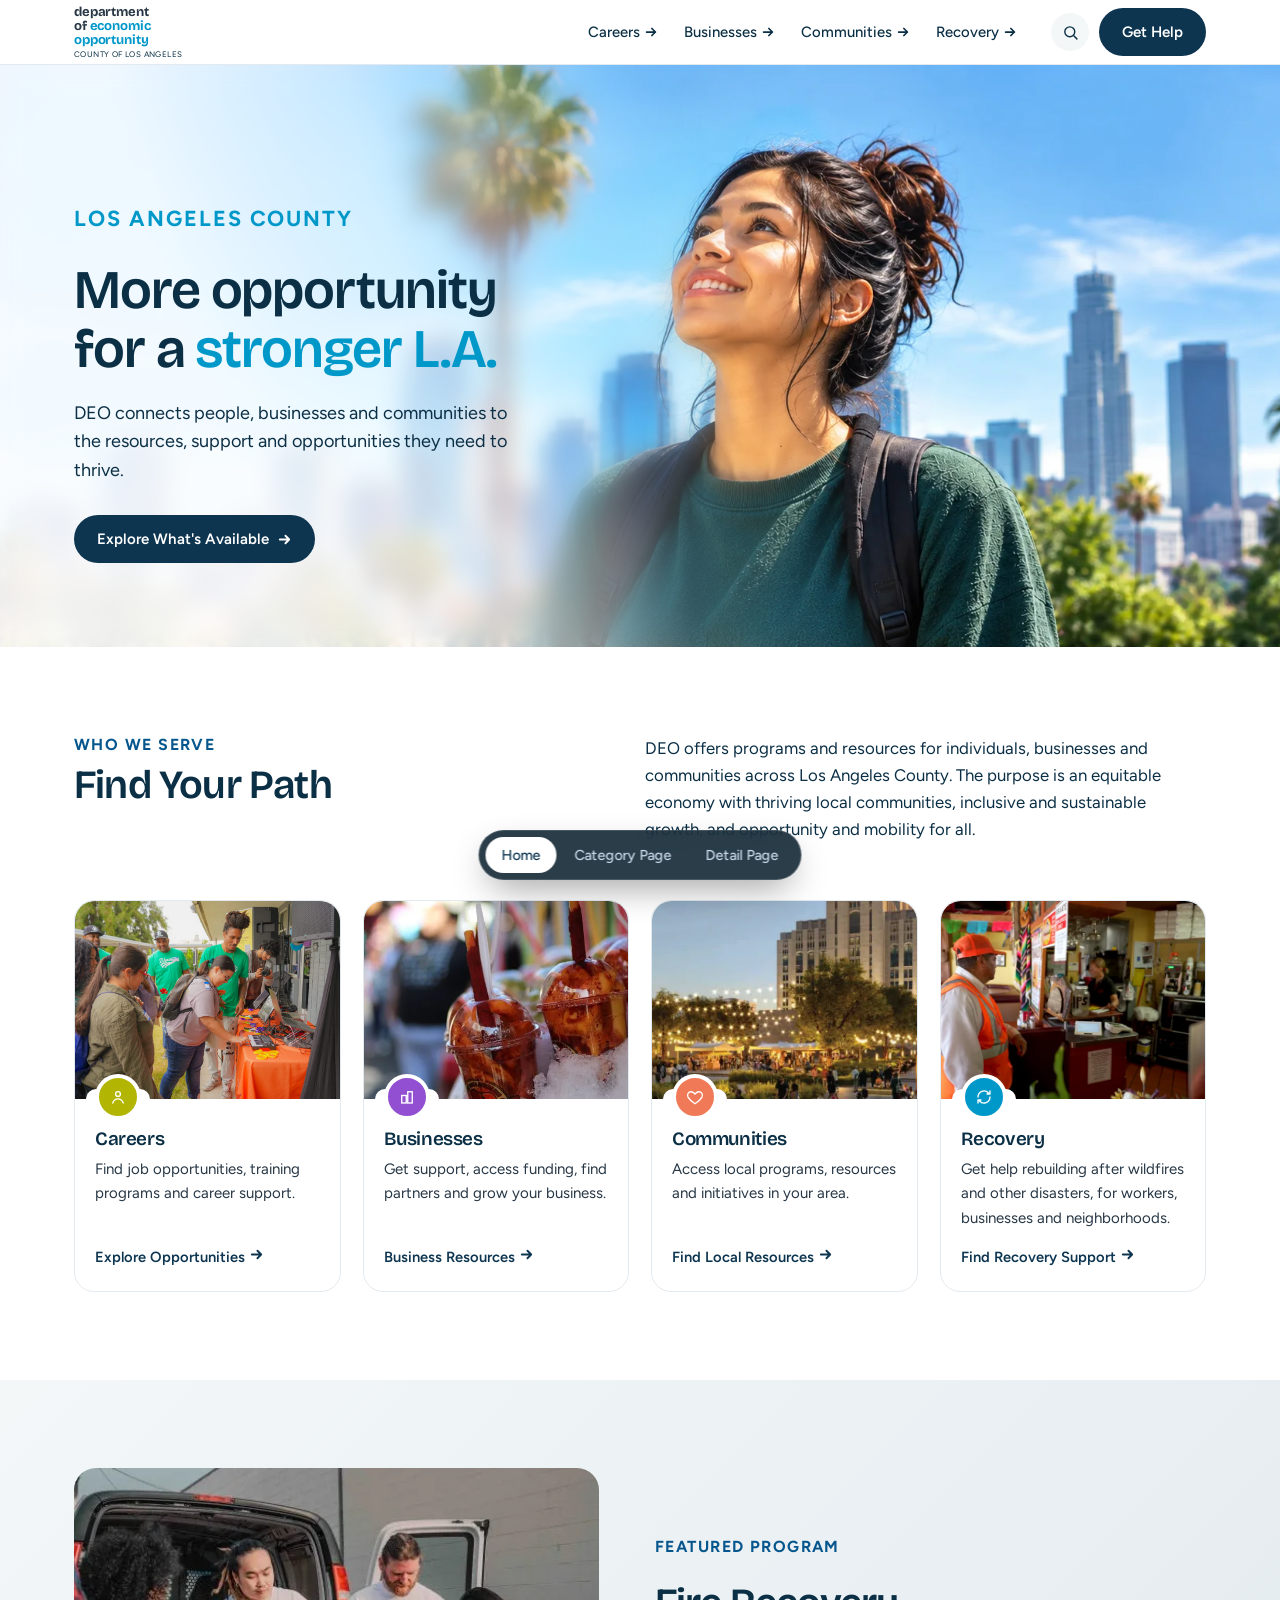
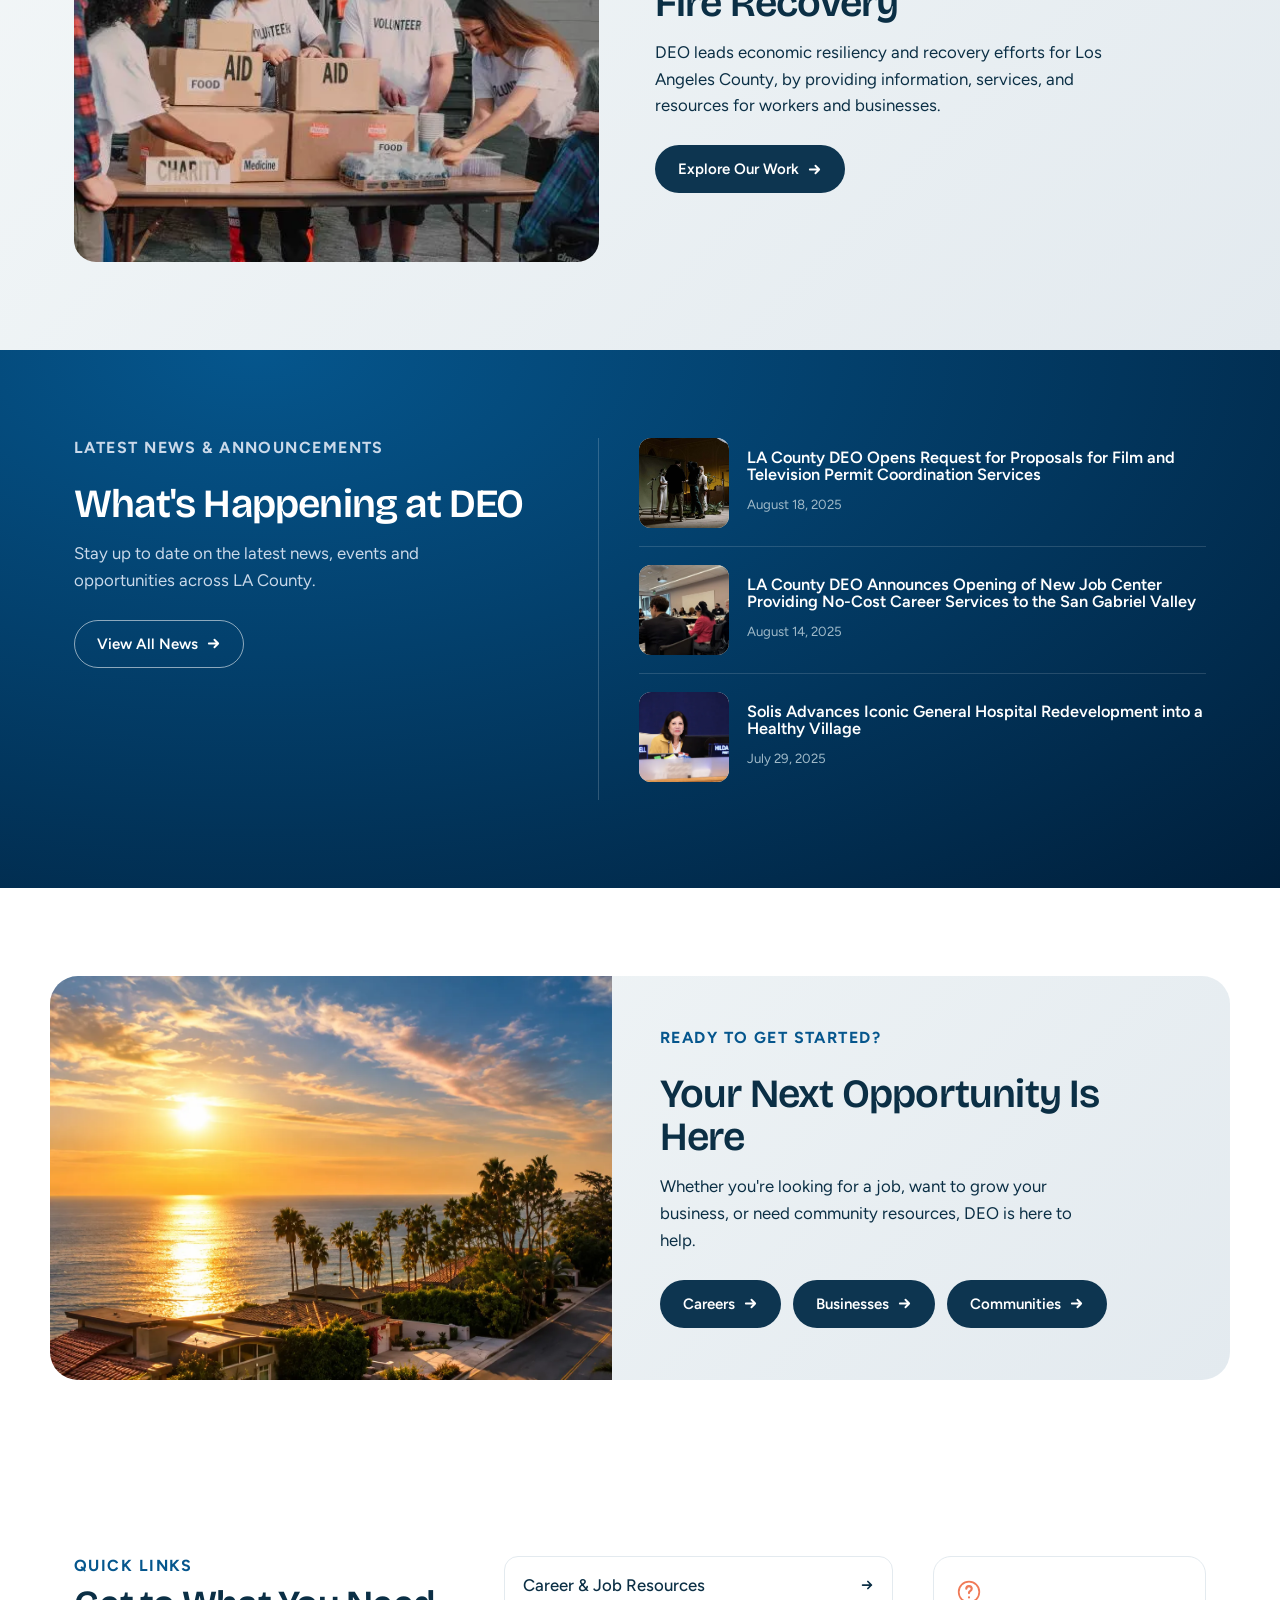
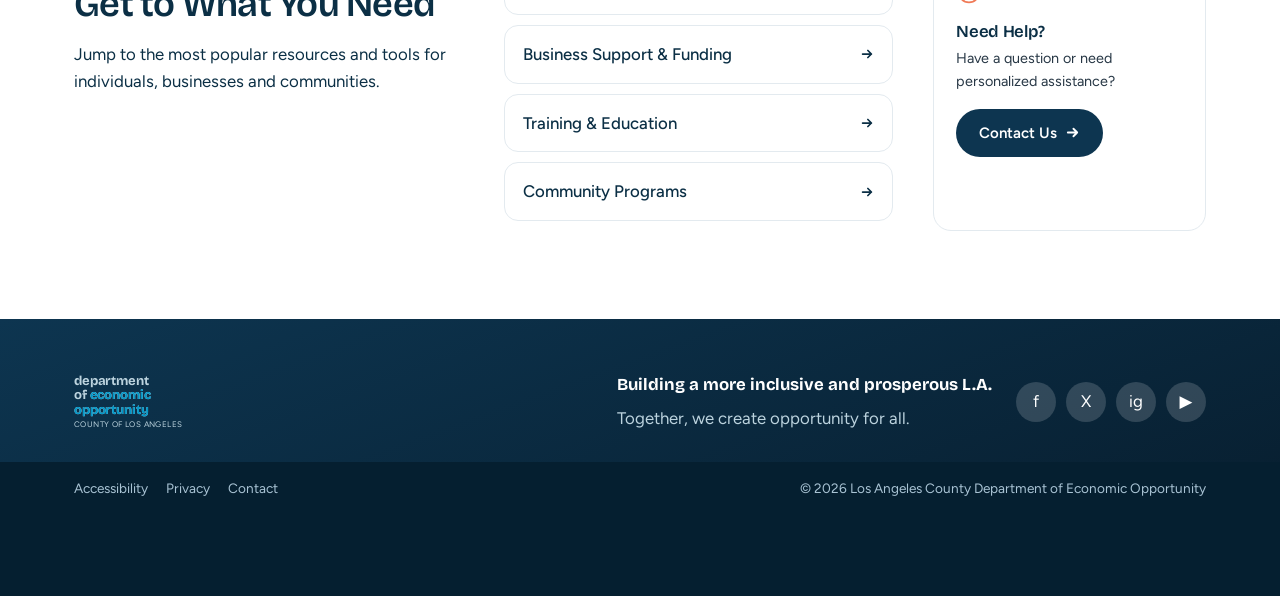
==== commit f2ed5e98: "Changed categories, some styling, and a few section modifications." ====
--- a/index.html
+++ b/index.html
@@ -34,8 +34,8 @@
         >
         <nav aria-label="Main">
           <div class="dd">
-            <button>
-              For Individuals
+            <a href="category.html"
+              >Careers
               <svg
                 class="ch"
                 width="14"
@@ -52,25 +52,25 @@
                   stroke-linejoin="round"
                 />
               </svg>
-            </button>
+            </a>
             <ul>
               <li>
                 <a href="youthatwork.html"
-                  >America's Job Centers of California</a
+                  >America’s Job Centers of California</a
                 >
               </li>
-              <li><a href="youthatwork.html">Youth@Work Program</a></li>
               <li>
                 <a href="youthatwork.html">High Road Training Partnerships</a>
               </li>
               <li>
                 <a href="youthatwork.html">Workforce Development Board</a>
               </li>
+              <li><a href="youthatwork.html">Youth@Work Program</a></li>
             </ul>
           </div>
           <div class="dd">
-            <button>
-              For Businesses
+            <a href="category.html"
+              >Businesses
               <svg
                 class="ch"
                 width="14"
@@ -87,7 +87,7 @@
                   stroke-linejoin="round"
                 />
               </svg>
-            </button>
+            </a>
             <ul>
               <li><a href="youthatwork.html">Office of Small Business</a></li>
               <li><a href="youthatwork.html">Sidewalk Vending Program</a></li>
@@ -96,16 +96,11 @@
               <li>
                 <a href="youthatwork.html">Arts, Media, and Entertainment</a>
               </li>
-              <li>
-                <a href="youthatwork.html"
-                  >Malibu-Topanga Business Interruption Fund</a
-                >
-              </li>
             </ul>
           </div>
           <div class="dd">
-            <button>
-              For Communities
+            <a href="category.html"
+              >Communities
               <svg
                 class="ch"
                 width="14"
@@ -122,12 +117,40 @@
                   stroke-linejoin="round"
                 />
               </svg>
-            </button>
+            </a>
             <ul>
               <li><a href="youthatwork.html">Capital Development</a></li>
               <li>
                 <a href="youthatwork.html"
                   >RENOVATE Facade Improvement Program</a
+                >
+              </li>
+            </ul>
+          </div>
+          <div class="dd">
+            <a href="category.html"
+              >Recovery
+              <svg
+                class="ch"
+                width="14"
+                height="14"
+                viewBox="0 0 16 16"
+                aria-hidden="true"
+              >
+                <path
+                  d="M3 8h10M9 4l4 4-4 4"
+                  fill="none"
+                  stroke="currentColor"
+                  stroke-width="2"
+                  stroke-linecap="round"
+                  stroke-linejoin="round"
+                />
+              </svg>
+            </a>
+            <ul>
+              <li>
+                <a href="youthatwork.html"
+                  >Malibu-Topanga Business Interruption Fund</a
                 >
               </li>
             </ul>
@@ -171,8 +194,14 @@
       >
         <div class="w">
           <div class="hero-content">
-            <p class="eyebrow">Los Angeles County</p>
-            <h1>More opportunity for a <span class="t">stronger L.A.</span></h1>
+            <h1>
+              <span class="eyebrow">Los Angeles County</span
+              ><span class="sr-only">: </span>
+              <span class="headline"
+                >More opportunity for a
+                <span class="t">stronger L.A.</span></span
+              >
+            </h1>
             <p>
               DEO connects people, businesses and communities to the resources,
               support and opportunities they need to thrive.
@@ -197,162 +226,6 @@
               </svg>
             </a>
           </div>
-          <div class="qcard">
-            <a href="category.html">
-              <span class="ico" style="background: var(--avocado)">
-                <svg width="18" height="18" viewBox="0 0 24 24" fill="none">
-                  <circle
-                    cx="12"
-                    cy="8"
-                    r="3.2"
-                    stroke="white"
-                    stroke-width="1.8"
-                  />
-                  <path
-                    d="M5 20c1.2-3.8 4-5.6 7-5.6s5.8 1.8 7 5.6"
-                    stroke="white"
-                    stroke-width="1.8"
-                    stroke-linecap="round"
-                  />
-                </svg>
-              </span>
-              <span
-                ><b>Find a Job</b
-                ><span
-                  >Explore job opportunities and career resources</span
-                ></span
-              >
-              <svg
-                class="ar"
-                width="15"
-                height="15"
-                viewBox="0 0 16 16"
-                aria-hidden="true"
-              >
-                <path
-                  d="M3 8h10M9 4l4 4-4 4"
-                  fill="none"
-                  stroke="currentColor"
-                  stroke-width="2"
-                  stroke-linecap="round"
-                  stroke-linejoin="round"
-                />
-              </svg>
-            </a>
-            <a href="category.html">
-              <span class="ico" style="background: var(--purple)">
-                <svg width="18" height="18" viewBox="0 0 24 24" fill="none">
-                  <rect
-                    x="5"
-                    y="10"
-                    width="6"
-                    height="10"
-                    stroke="white"
-                    stroke-width="1.8"
-                  />
-                  <rect
-                    x="13"
-                    y="5"
-                    width="6"
-                    height="15"
-                    stroke="white"
-                    stroke-width="1.8"
-                  />
-                </svg>
-              </span>
-              <span
-                ><b>Grow Your Business</b
-                ><span>Access support, funding and resources</span></span
-              >
-              <svg
-                class="ar"
-                width="15"
-                height="15"
-                viewBox="0 0 16 16"
-                aria-hidden="true"
-              >
-                <path
-                  d="M3 8h10M9 4l4 4-4 4"
-                  fill="none"
-                  stroke="currentColor"
-                  stroke-width="2"
-                  stroke-linecap="round"
-                  stroke-linejoin="round"
-                />
-              </svg>
-            </a>
-            <a href="category.html">
-              <span class="ico" style="background: var(--blue)">
-                <svg width="18" height="18" viewBox="0 0 24 24" fill="none">
-                  <path
-                    d="M12 4 2 9l10 5 10-5-10-5Z"
-                    stroke="white"
-                    stroke-width="1.8"
-                    stroke-linejoin="round"
-                  />
-                  <path
-                    d="M6 12v5c0 1.5 2.8 3 6 3s6-1.5 6-3v-5"
-                    stroke="white"
-                    stroke-width="1.8"
-                  />
-                </svg>
-              </span>
-              <span
-                ><b>Build Your Skills</b
-                ><span>Training, education and workforce programs</span></span
-              >
-              <svg
-                class="ar"
-                width="15"
-                height="15"
-                viewBox="0 0 16 16"
-                aria-hidden="true"
-              >
-                <path
-                  d="M3 8h10M9 4l4 4-4 4"
-                  fill="none"
-                  stroke="currentColor"
-                  stroke-width="2"
-                  stroke-linecap="round"
-                  stroke-linejoin="round"
-                />
-              </svg>
-            </a>
-            <a href="category.html">
-              <span class="ico" style="background: var(--coral)">
-                <svg width="18" height="18" viewBox="0 0 24 24" fill="none">
-                  <path
-                    d="M12 21s-7-4.6-9.3-8.8C1 8.7 3 5 6.7 5c2 0 3.4 1 5.3 3 1.9-2 3.3-3 5.3-3C21 5 23 8.7 21.3 12.2 19 16.4 12 21 12 21Z"
-                    stroke="white"
-                    stroke-width="1.8"
-                    stroke-linejoin="round"
-                  />
-                </svg>
-              </span>
-              <span
-                ><b>Discover LA Programs</b
-                ><span
-                  >Explore community resources and local initiatives</span
-                ></span
-              >
-              <svg
-                class="ar"
-                width="15"
-                height="15"
-                viewBox="0 0 16 16"
-                aria-hidden="true"
-              >
-                <path
-                  d="M3 8h10M9 4l4 4-4 4"
-                  fill="none"
-                  stroke="currentColor"
-                  stroke-width="2"
-                  stroke-linecap="round"
-                  stroke-linejoin="round"
-                />
-              </svg>
-            </a>
-          </div>
         </div>
       </div>
 
@@ -360,19 +233,24 @@
         <div class="w">
           <div class="hd2">
             <div>
-              <p class="eyebrow">Who We Serve</p>
-              <h2>Find Your Path</h2>
+              <h2>
+                <span class="eyebrow">Who We Serve</span
+                ><span class="sr-only">: </span>
+                <span class="headline">Find Your Path</span>
+              </h2>
             </div>
             <p>
               DEO offers programs and resources for individuals, businesses and
-              communities across Los Angeles County.
+              communities across Los Angeles County. The purpose is an equitable
+              economy with thriving local communities, inclusive and sustainable
+              growth, and opportunity and mobility for all.
             </p>
           </div>
           <div class="path">
             <article class="pcard">
               <div class="ph">
                 <img
-                  src="assets/img-orange-vest.webp"
+                  src="assets/img-YouthExpo-2.webp"
                   alt="A DEO staff member helping a job seeker"
                 />
               </div>
@@ -394,7 +272,7 @@
                     />
                   </svg>
                 </span>
-                <h3>Job Seekers & Workers</h3>
+                <h3>Careers</h3>
                 <p>
                   Find job opportunities, training programs and career support.
                 </p>
@@ -476,52 +354,6 @@
             <article class="pcard">
               <div class="ph">
                 <img
-                  src="assets/img-YouthExpo-2.webp"
-                  alt="A High Road Training Partnerships film crew on a training set"
-                />
-              </div>
-              <div class="body">
-                <span class="dot" style="background: var(--blue)">
-                  <svg width="18" height="18" viewBox="0 0 24 24" fill="none">
-                    <path
-                      d="M12 4 2 9l10 5 10-5-10-5Z"
-                      stroke="white"
-                      stroke-width="1.8"
-                      stroke-linejoin="round"
-                    />
-                    <path
-                      d="M6 12v5c0 1.5 2.8 3 6 3s6-1.5 6-3v-5"
-                      stroke="white"
-                      stroke-width="1.8"
-                    />
-                  </svg>
-                </span>
-                <h3>Students & Trainees</h3>
-                <p>Explore education, training and apprenticeship programs.</p>
-                <a class="link" href="category.html"
-                  >Learn & Grow
-                  <svg
-                    class="ar"
-                    width="15"
-                    height="15"
-                    viewBox="0 0 16 16"
-                    aria-hidden="true"
-                  >
-                    <path
-                      d="M3 8h10M9 4l4 4-4 4"
-                      fill="none"
-                      stroke="currentColor"
-                      stroke-width="2"
-                      stroke-linecap="round"
-                      stroke-linejoin="round"
-                    />
-                  </svg>
-                </a>
-              </div>
-            </article>
-            <article class="pcard">
-              <div class="ph">
-                <img
                   src="assets/img-capital.webp"
                   alt="A County capital development project"
                 />
@@ -562,6 +394,51 @@
                 </a>
               </div>
             </article>
+            <article class="pcard">
+              <div class="ph">
+                <img
+                  src="assets/img-orange-vest.webp"
+                  alt="A neighborhood rebuilding after a disaster"
+                />
+              </div>
+              <div class="body">
+                <span class="dot" style="background: var(--aquaD)">
+                  <svg width="18" height="18" viewBox="0 0 24 24" fill="none">
+                    <path
+                      d="M4 12a8 8 0 0 1 14-5.3M20 4v4h-4M20 12a8 8 0 0 1-14 5.3M4 20v-4h4"
+                      stroke="white"
+                      stroke-width="1.8"
+                      stroke-linecap="round"
+                      stroke-linejoin="round"
+                    />
+                  </svg>
+                </span>
+                <h3>Recovery</h3>
+                <p>
+                  Get help rebuilding after wildfires and other disasters, for
+                  workers, businesses and neighborhoods.
+                </p>
+                <a class="link" href="category.html"
+                  >Find Recovery Support
+                  <svg
+                    class="ar"
+                    width="15"
+                    height="15"
+                    viewBox="0 0 16 16"
+                    aria-hidden="true"
+                  >
+                    <path
+                      d="M3 8h10M9 4l4 4-4 4"
+                      fill="none"
+                      stroke="currentColor"
+                      stroke-width="2"
+                      stroke-linecap="round"
+                      stroke-linejoin="round"
+                    />
+                  </svg>
+                </a>
+              </div>
+            </article>
           </div>
         </div>
       </section>
@@ -575,11 +452,15 @@
             />
           </div>
           <div>
-            <p class="eyebrow">Featured Program</p>
-            <h2>DEO Programs &amp; Initiatives</h2>
+            <h2>
+              <span class="eyebrow">Featured Program</span
+              ><span class="sr-only">: </span>
+              <span class="headline">Fire Recovery</span>
+            </h2>
             <p>
-              Learn about the key programs and initiatives that create
-              opportunity and build a stronger, more inclusive L.A. County.
+              DEO leads economic resiliency and recovery efforts for Los Angeles
+              County, by providing information, services, and resources for
+              workers and businesses.
             </p>
             <a class="btn" href="#initiatives"
               >Explore Our Work
@@ -608,8 +489,11 @@
         <div class="w">
           <div>
             <div class="sticky">
-              <p class="eyebrow">Latest News &amp; Announcements</p>
-              <h2>What's Happening at DEO</h2>
+              <h2>
+                <span class="eyebrow">Latest News &amp; Announcements</span
+                ><span class="sr-only">: </span>
+                <span class="headline">What's Happening at DEO</span>
+              </h2>
               <p>
                 Stay up to date on the latest news, events and opportunities
                 across LA County.
@@ -701,31 +585,71 @@
             />
           </div>
           <div class="body">
-            <p class="eyebrow">Ready to Get Started?</p>
-            <h2>Your Next Opportunity Is Here</h2>
+            <h2>
+              <span class="eyebrow">Ready to Get Started?</span
+              ><span class="sr-only">: </span>
+              <span class="headline">Your Next Opportunity Is Here</span>
+            </h2>
             <p>
               Whether you're looking for a job, want to grow your business, or
               need community resources, DEO is here to help.
             </p>
-            <a class="btn" href="#path"
-              >Explore All Resources
-              <svg
-                class="arrow"
-                width="15"
-                height="15"
-                viewBox="0 0 16 16"
-                aria-hidden="true"
-              >
-                <path
-                  d="M3 8h10M9 4l4 4-4 4"
-                  fill="none"
-                  stroke="currentColor"
-                  stroke-width="2"
-                  stroke-linecap="round"
-                  stroke-linejoin="round"
-                />
-              </svg>
-            </a>
+            <div class="actions">
+              <a class="btn" href="category.html"
+                >Careers
+                <svg
+                  class="arrow"
+                  width="15"
+                  height="15"
+                  viewBox="0 0 16 16"
+                  aria-hidden="true"
+                >
+                  <path
+                    d="M3 8h10M9 4l4 4-4 4"
+                    fill="none"
+                    stroke="currentColor"
+                    stroke-width="2"
+                    stroke-linecap="round"
+                    stroke-linejoin="round"
+                  /></svg
+              ></a>
+              <a class="btn" href="category.html"
+                >Businesses
+                <svg
+                  class="arrow"
+                  width="15"
+                  height="15"
+                  viewBox="0 0 16 16"
+                  aria-hidden="true"
+                >
+                  <path
+                    d="M3 8h10M9 4l4 4-4 4"
+                    fill="none"
+                    stroke="currentColor"
+                    stroke-width="2"
+                    stroke-linecap="round"
+                    stroke-linejoin="round"
+                  /></svg
+              ></a>
+              <a class="btn" href="category.html"
+                >Communities
+                <svg
+                  class="arrow"
+                  width="15"
+                  height="15"
+                  viewBox="0 0 16 16"
+                  aria-hidden="true"
+                >
+                  <path
+                    d="M3 8h10M9 4l4 4-4 4"
+                    fill="none"
+                    stroke="currentColor"
+                    stroke-width="2"
+                    stroke-linecap="round"
+                    stroke-linejoin="round"
+                  /></svg
+              ></a>
+            </div>
           </div>
         </div>
       </section>
@@ -733,8 +657,11 @@
       <section class="ql">
         <div class="w">
           <div>
-            <p class="eyebrow">Quick Links</p>
-            <h2>Get to What You Need</h2>
+            <h2>
+              <span class="eyebrow">Quick Links</span
+              ><span class="sr-only">: </span>
+              <span class="headline">Get to What You Need</span>
+            </h2>
             <p>
               Jump to the most popular resources and tools for individuals,
               businesses and communities.
@@ -910,6 +837,11 @@
       </div>
     </footer>
 
+    <div class="mockup-nav" role="navigation" aria-label="Mockup pages">
+      <a href="index.html" aria-current="page">Home</a
+      ><a href="category.html">Category Page</a
+      ><a href="youthatwork.html">Detail Page</a>
+    </div>
     <script>
       const $ = (s) => document.querySelector(s);
       $("#mb").onclick = () => {
--- a/style.css
+++ b/style.css
@@ -150,6 +150,7 @@
   gap: 2px;
 }
 nav > a,
+.dd > a,
 .dd > button {
   font:
     500 0.93rem Figtree,
@@ -170,6 +171,8 @@
     background 0.15s;
 }
 nav > a:hover,
+.dd:hover > a,
+.dd:focus-within > a,
 .dd:hover > button,
 .dd:focus-within > button {
   background: var(--panel);
@@ -320,6 +323,7 @@
 .hero .eyebrow {
   color: var(--aquaD);
   font-size: 1.36rem;
+  margin: 20px 0 30px; /* was inherited from .hero p */
 }
 .qcard {
   width: 250px;
@@ -400,7 +404,7 @@
 }
 .hd2 p {
   /* color: var(--mute); */
-  max-width: 38ch;
+  max-width: 51ch;
   margin-top: 0;
 }
 .path {
@@ -1440,6 +1444,7 @@
   }
   .hero .eyebrow {
     margin: 0 0 10px;
+    max-width: 52ch;
   }
   .hero p {
     margin: 16px 0 24px;
@@ -2159,3 +2164,109 @@
 .contact .bcard a:not(.btn) {
   font-size: 0.92rem;
 }
+
+/* ----------------------------------------------------------------------
+   EYEBROW HEADING GROUP
+   <h2><span class="eyebrow">Label</span><span class="sr-only">: </span><span class="headline">Title</span></h2>
+   The eyebrow is a block span inside the heading, so the heading's accessible name is
+   "Label: Title". The rules below keep it looking the way it did as a separate <p>,
+   including the width, margin, and color it used to get from each section's "p" rule.
+   ---------------------------------------------------------------------- */
+.sr-only {
+  position: absolute;
+  width: 1px;
+  height: 1px;
+  padding: 0;
+  margin: -1px;
+  overflow: hidden;
+  clip: rect(0, 0, 0, 0);
+  white-space: nowrap;
+  border: 0;
+}
+.eyebrow {
+  display: block;
+}
+.hd2 .eyebrow {
+  max-width: 38ch;
+}
+.feat .eyebrow {
+  max-width: 42ch;
+  margin: 0 0 26px;
+}
+.cta .eyebrow {
+  max-width: 40ch;
+  margin: 0 0 26px;
+}
+.news > .w > div:first-child .eyebrow {
+  color: #cad9ea;
+  max-width: 34ch;
+  margin: 0 0 26px;
+}
+.stat-band .hd2 .eyebrow {
+  color: #cad9ea;
+}
+
+/* narrower desktops: four main nav items need a little less padding */
+@media (min-width: 901px) and (max-width: 1180px) {
+  nav > a,
+  .dd > a,
+  .dd > button {
+    padding: 8px 9px;
+    font-size: 0.88rem;
+  }
+}
+
+/* ----------------------------------------------------------------------
+   MOCKUP ONLY: page switcher pill. Delete this block and the .mockup-nav
+   element at the bottom of each page before launch.
+   (A div, not <nav>, so the global nav rules above don't apply.)
+   ---------------------------------------------------------------------- */
+.mockup-nav {
+  position: fixed;
+  left: 50%;
+  bottom: max(20px, env(safe-area-inset-bottom, 0px));
+  transform: translateX(-50%);
+  z-index: 50;
+  display: flex;
+  gap: 2px;
+  padding: 6px;
+  background: rgba(8, 30, 44, 0.86);
+  backdrop-filter: blur(14px);
+  -webkit-backdrop-filter: blur(14px);
+  border: 1px solid rgba(255, 255, 255, 0.14);
+  border-radius: 999px;
+  box-shadow: 0 14px 36px -10px rgba(0, 0, 0, 0.45);
+}
+.mockup-nav a {
+  padding: 9px 16px;
+  border-radius: 999px;
+  color: #cad9ea;
+  font:
+    500 0.9rem Figtree,
+    sans-serif;
+  text-decoration: none;
+  white-space: nowrap;
+  transition:
+    background 0.15s,
+    color 0.15s;
+}
+.mockup-nav a:hover {
+  color: #fff;
+  background: rgba(255, 255, 255, 0.1);
+}
+.mockup-nav a[aria-current="page"] {
+  background: #fff;
+  color: var(--deep);
+}
+body:has(.mockup-nav) .fbottom {
+  padding-bottom: 96px;
+}
+@media (max-width: 480px) {
+  .mockup-nav a {
+    padding: 9px 12px;
+    font-size: 0.85rem;
+  }
+}
+body:has(.bar.open) .mockup-nav {
+  display: none;
+}
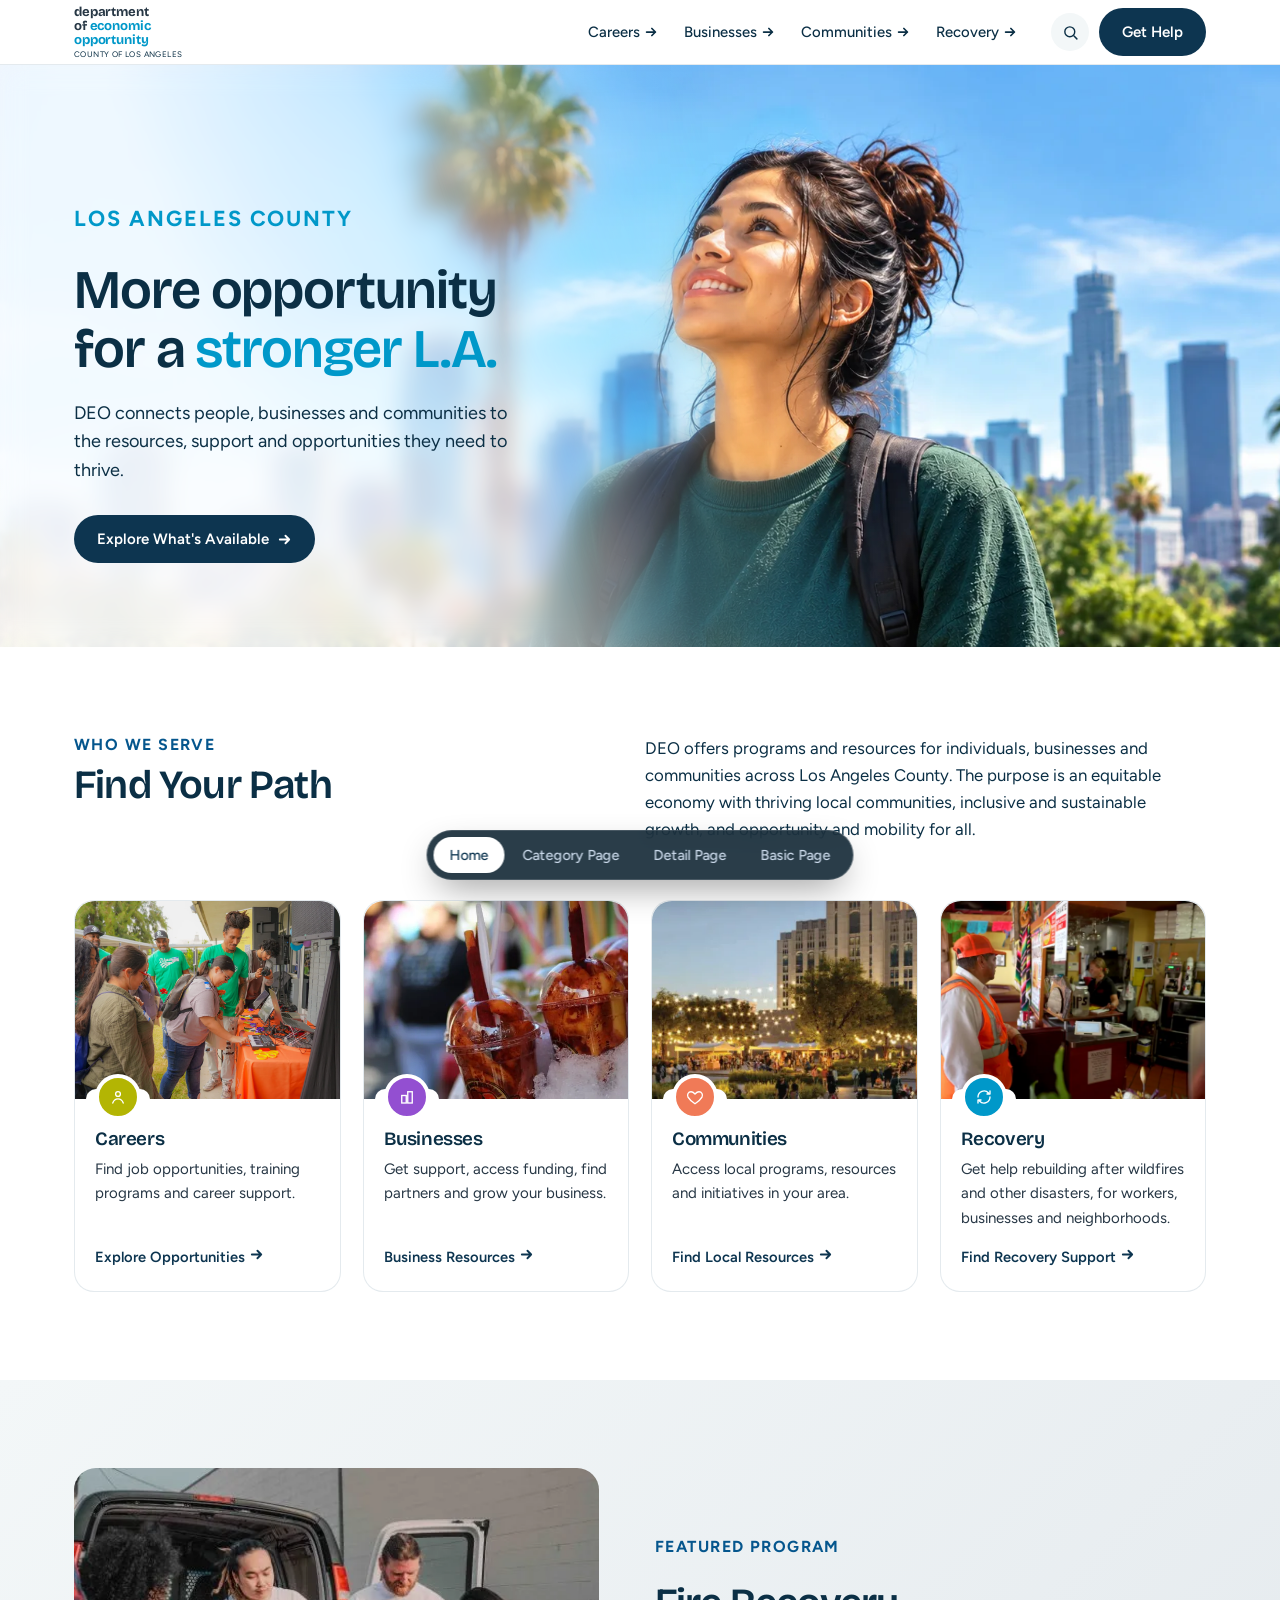
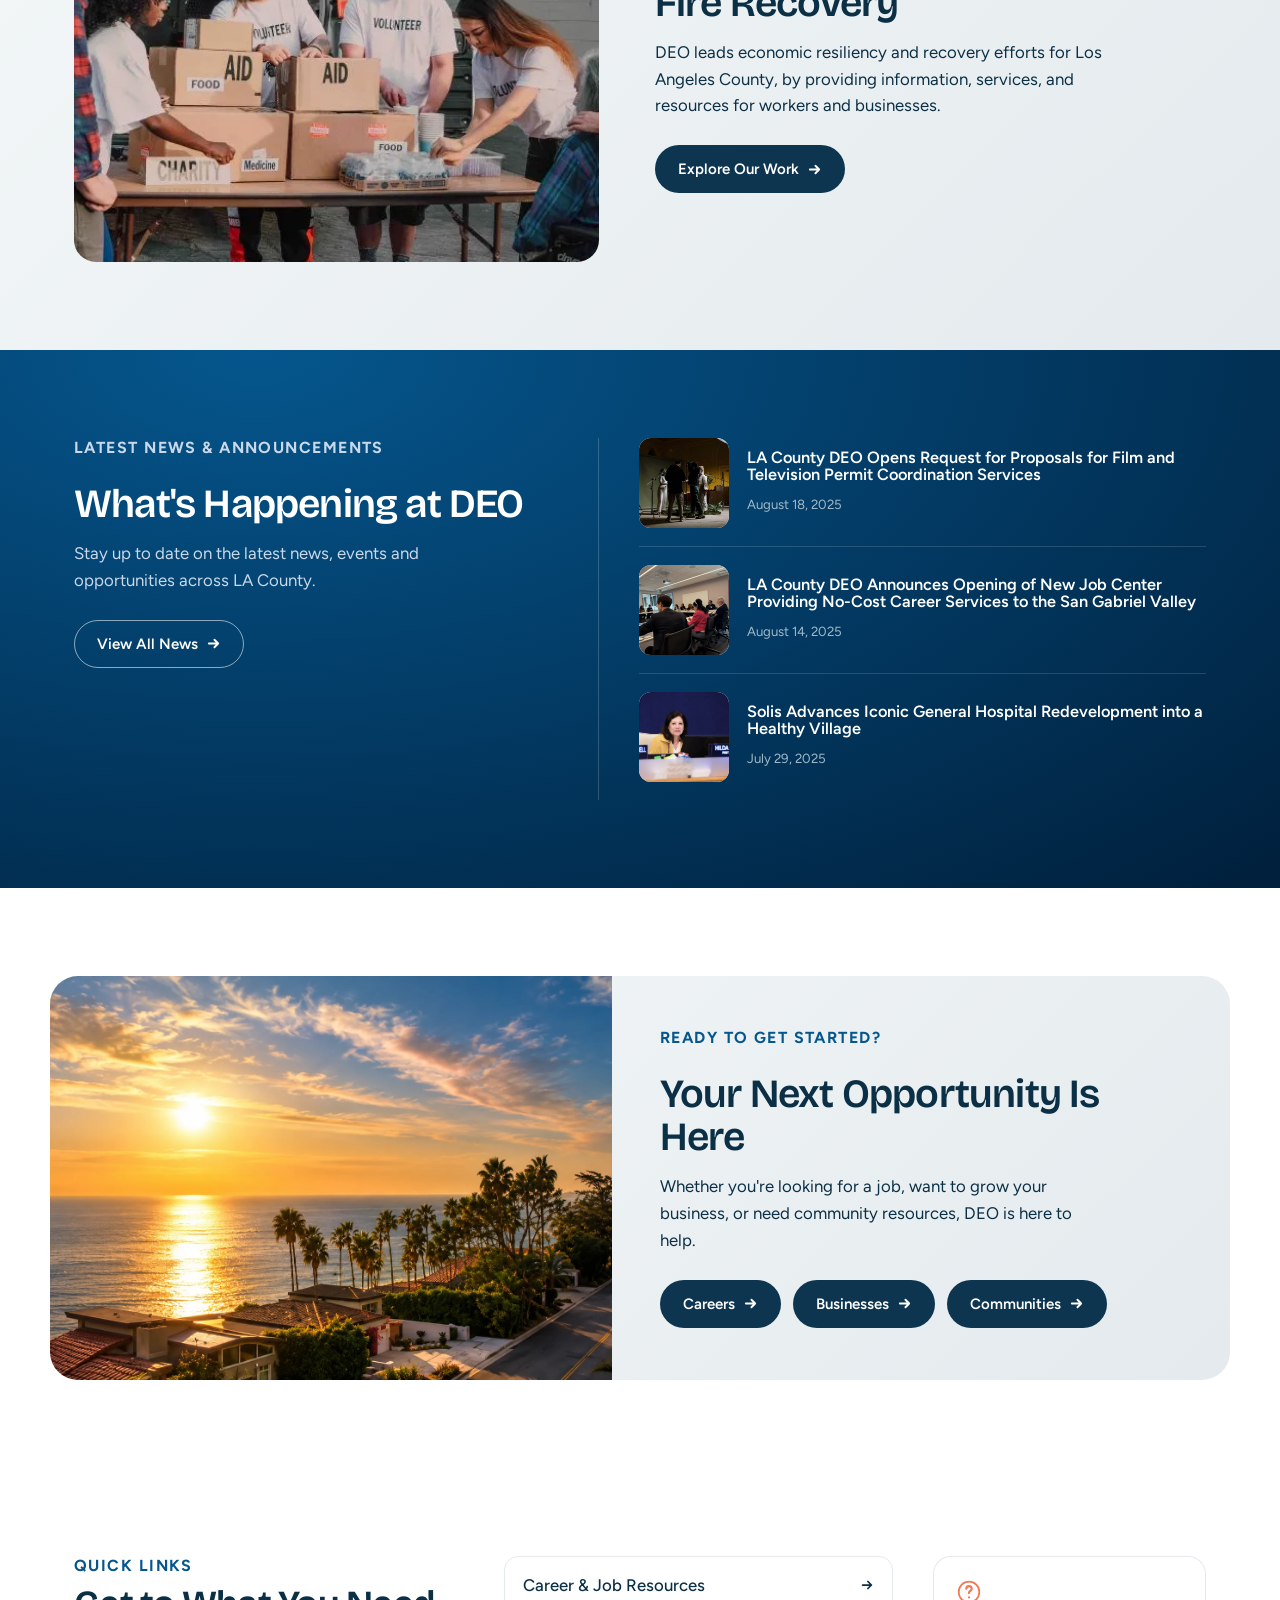
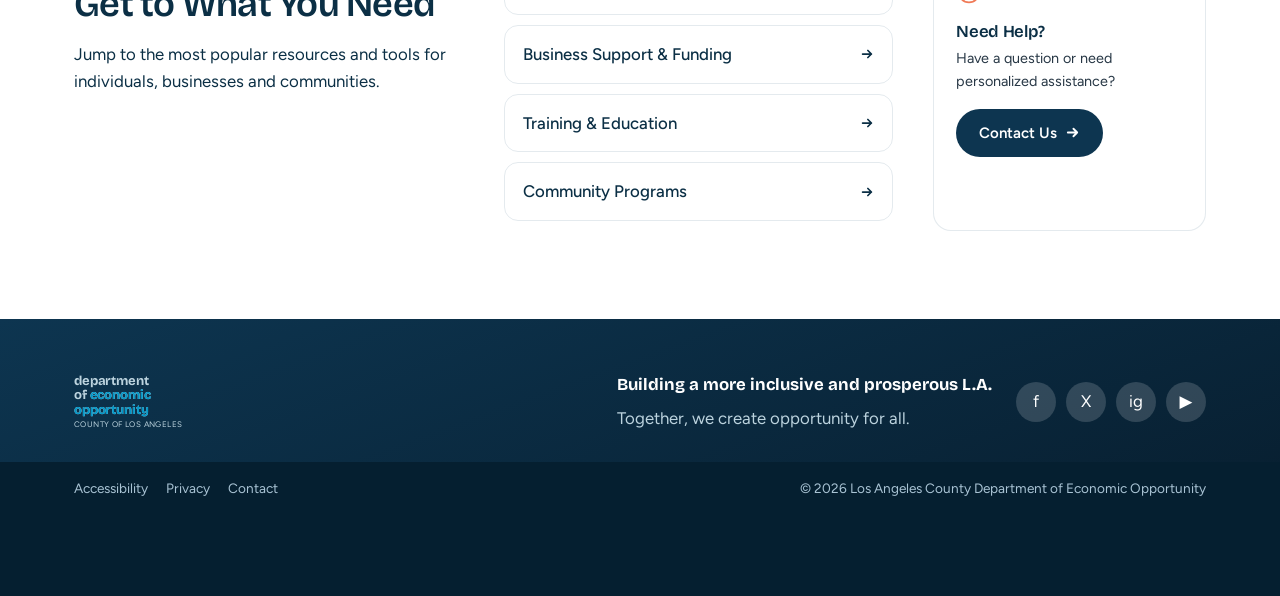
==== commit f33e4ea8: "Added Basic Page type, new images, and mockup nav links." ====
--- a/index.html
+++ b/index.html
@@ -838,9 +838,7 @@
     </footer>
 
     <div class="mockup-nav" role="navigation" aria-label="Mockup pages">
-      <a href="index.html" aria-current="page">Home</a
-      ><a href="category.html">Category Page</a
-      ><a href="youthatwork.html">Detail Page</a>
+      <a href="index.html" aria-current="page">Home</a><a href="category.html">Category Page</a><a href="youthatwork.html">Detail Page</a><a href="basic-page.html">Basic Page</a>
     </div>
     <script>
       const $ = (s) => document.querySelector(s);
--- a/style.css
+++ b/style.css
@@ -5,8 +5,9 @@
   color-scheme: light;
   --surface: #fff;
   --ink: #0b2f45;
+  --chalk: #cad9ea;
   --mute: #273745;
-  --line: #e3eaef;
+  --line: #bac8d263;
   --aqua: #35e6fc;
   --aquaD: #0098c9;
   --teal: #05568d;
@@ -70,6 +71,13 @@
   color: var(--teal);
   margin: 0 0 10px;
 }
+.subheadline {
+  display: block;
+  font: 400 1.2rem Figtree;
+  letter-spacing: 0;
+  color: var(--teal);
+  margin: 0 0 10px;
+}
 :focus-visible {
   outline: 3px solid var(--aqua);
   outline-offset: 3px;
@@ -325,6 +333,11 @@
   font-size: 1.36rem;
   margin: 20px 0 30px; /* was inherited from .hero p */
 }
+.hero .subheadline {
+  color: var(--aquaD);
+  font-size: 1.6rem;
+  margin: 10px 0 30px; /* was inherited from .hero p */
+}
 .qcard {
   width: 250px;
   display: flex;
@@ -2056,7 +2069,7 @@
 }
 .dark .hd2 > p,
 .dark .prose p {
-  color: #cad9ea;
+  color: var(--chalk);
 }
 .dark .note {
   background: rgba(255, 255, 255, 0.08);
@@ -2158,8 +2171,12 @@
   border-radius: 14px;
   padding: 14px 22px;
 }
-.dark .eyebrow {
-  color: var(--aqua);
+.dark .eyebrow,
+.dark .subheadline {
+  color: var(--chalk);
+}
+.dark .pill {
+  background: transparent;
 }
 .contact .bcard a:not(.btn) {
   font-size: 0.92rem;
@@ -2202,7 +2219,8 @@
   max-width: 34ch;
   margin: 0 0 26px;
 }
-.stat-band .hd2 .eyebrow {
+.stat-band .hd2 .eyebrow,
+.stat-band .hd2 .subheadline {
   color: #cad9ea;
 }
 
@@ -2213,6 +2231,270 @@
   .dd > button {
     padding: 8px 9px;
     font-size: 0.88rem;
+  }
+}
+
+/* ======================================================================
+   BASIC PAGE (content type 4)
+   Frame: .crumb > .hero > any mix of the components below, in any order.
+   Components: .rt (rich text) · .pq (pull quote) · .callout · .feat / .feat.flip
+               .path.cols2 + .bcard · .gal · .doclist · .cta
+   Section backgrounds authors can choose: default (white), .tint, .dark
+   ====================================================================== */
+.w.narrow {
+  max-width: 840px;
+}
+
+/* rich text: everything the editor can produce */
+section.rt {
+  padding: 56px 0;
+}
+.rich {
+  font-size: 1.08rem;
+  line-height: 1.7;
+}
+.rich > :first-child {
+  margin-top: 0;
+}
+.rich > :last-child {
+  margin-bottom: 0;
+}
+.rich p {
+  margin: 0 0 1.1em;
+}
+.rich h2 {
+  font-size: clamp(1.7rem, 3vw, 2.2rem);
+  margin: 1.7em 0 0.6em;
+}
+.rich h3 {
+  font-size: 1.45rem;
+  margin: 1.6em 0 0.5em;
+}
+.rich h4 {
+  font: 600 1.12rem/1.3 Figtree, system-ui, sans-serif;
+  letter-spacing: 0;
+  color: var(--teal);
+  margin: 1.5em 0 0.4em;
+}
+.rich a:not(.btn) {
+  color: var(--teal);
+  text-decoration: underline;
+  text-decoration-color: var(--aqua);
+  text-decoration-thickness: 2px;
+  text-underline-offset: 3px;
+}
+.rich a:not(.btn):hover {
+  color: var(--aquaD);
+}
+.rich ul,
+.rich ol {
+  margin: 0 0 1.2em;
+  padding-left: 1.5em;
+}
+.rich li {
+  margin-bottom: 0.55em;
+  padding-left: 0.25em;
+}
+.rich li::marker {
+  color: var(--aquaD);
+  font-weight: 700;
+}
+.rich hr {
+  border: 0;
+  border-top: 1px solid var(--line);
+  margin: 2em 0;
+}
+.rich .btn {
+  margin: 0.3em 0 1.2em;
+}
+.rich blockquote {
+  margin: 1.6em 0;
+  padding: 4px 0 4px 22px;
+  border-left: 4px solid var(--aqua);
+  font-size: 1.2rem;
+}
+.rich blockquote p {
+  margin: 0;
+}
+.rich figure {
+  margin: 2em 0;
+}
+.rich figure .ph {
+  border-radius: 18px;
+  aspect-ratio: 16/9;
+}
+.rich figcaption {
+  margin-top: 10px;
+  font-size: 0.88rem;
+  color: var(--mute);
+}
+.table-wrap {
+  overflow-x: auto;
+  margin: 1.6em 0;
+  border: 1px solid var(--line);
+  border-radius: 14px;
+}
+.rich table {
+  width: 100%;
+  border-collapse: collapse;
+  font-size: 0.98rem;
+  line-height: 1.45;
+}
+.rich th,
+.rich td {
+  text-align: left;
+  vertical-align: top;
+  padding: 13px 18px;
+  border-bottom: 1px solid var(--line);
+}
+.rich th {
+  background: var(--panel);
+  font-weight: 600;
+  white-space: nowrap;
+}
+.rich tr:last-child th,
+.rich tr:last-child td {
+  border-bottom: 0;
+}
+
+/* pull quote: large statement that breaks up long text */
+section.pq {
+  padding: 24px 0;
+}
+.pullquote {
+  margin: 0;
+  position: relative;
+  padding: 8px 0 8px 76px;
+}
+.pullquote::before {
+  content: "\201C";
+  position: absolute;
+  left: 0;
+  top: -14px;
+  font: 600 6.5rem/1 "Bricolage Grotesque", Figtree, sans-serif;
+  color: var(--aqua);
+}
+.pullquote blockquote {
+  margin: 0;
+}
+.pullquote p {
+  margin: 0;
+  font: 600 clamp(1.4rem, 2.4vw, 1.9rem) / 1.3 "Bricolage Grotesque", Figtree,
+    sans-serif;
+  letter-spacing: -0.015em;
+  text-wrap: balance;
+}
+.pullquote figcaption {
+  margin-top: 14px;
+  font-size: 0.92rem;
+  color: var(--mute);
+}
+
+/* callout: one key fact + one action, full-width band */
+section.callout {
+  padding: 52px 0;
+}
+.callout .w {
+  display: flex;
+  align-items: center;
+  gap: 32px;
+}
+.callout .date {
+  flex: none;
+  text-align: center;
+  padding: 16px 26px;
+  border-radius: 18px;
+  background: rgba(255, 255, 255, 0.1);
+  border: 1px solid rgba(255, 255, 255, 0.18);
+  line-height: 1;
+}
+.callout .date b {
+  display: block;
+  margin: 6px 0;
+  font: 600 2.8rem/1 "Bricolage Grotesque", Figtree, sans-serif;
+}
+.callout .date span {
+  display: block;
+  text-transform: uppercase;
+  letter-spacing: 0.09em;
+  font-size: 0.8rem;
+  color: var(--chalk);
+}
+.callout .txt {
+  flex: 1;
+  min-width: 0;
+}
+.callout h2 {
+  font-size: clamp(1.6rem, 3vw, 2.1rem);
+}
+.callout p {
+  margin: 8px 0 0;
+  color: var(--chalk);
+}
+
+/* feature block, image on the left */
+.feat.flip .w {
+  grid-template-columns: 1.05fr 1fr;
+}
+.feat.flip .ph {
+  order: -1;
+}
+@media (max-width: 980px) {
+  .feat.flip .w {
+    grid-template-columns: 1fr;
+  }
+  .feat.flip .ph {
+    order: 0;
+  }
+}
+
+/* two-up card grid (the three-up one is .path.cols3) */
+.path.cols2 {
+  grid-template-columns: repeat(2, 1fr);
+}
+@media (max-width: 640px) {
+  .path.cols2 {
+    grid-template-columns: 1fr;
+  }
+}
+
+/* gallery captions-free grid sits in a normal section; reuses .gal + lightbox */
+
+/* link pills (social, related links) */
+.pill-links {
+  display: flex;
+  flex-wrap: wrap;
+  gap: 10px;
+  list-style: none;
+  margin: 22px 0 0;
+  padding: 0;
+}
+.pill-links a {
+  display: inline-block;
+  padding: 7px 16px;
+  border: 1.5px solid var(--line);
+  border-radius: 999px;
+  background: #fff;
+  text-decoration: none;
+  font-size: 0.92rem;
+  font-weight: 600;
+}
+.pill-links a:hover {
+  border-color: var(--aqua);
+  color: var(--aquaD);
+}
+@media (max-width: 640px) {
+  .callout .w {
+    flex-direction: column;
+    align-items: flex-start;
+    gap: 22px;
+  }
+  .pullquote {
+    padding-left: 0;
+    padding-top: 52px;
+  }
+  .pullquote::before {
+    top: -6px;
   }
 }
 
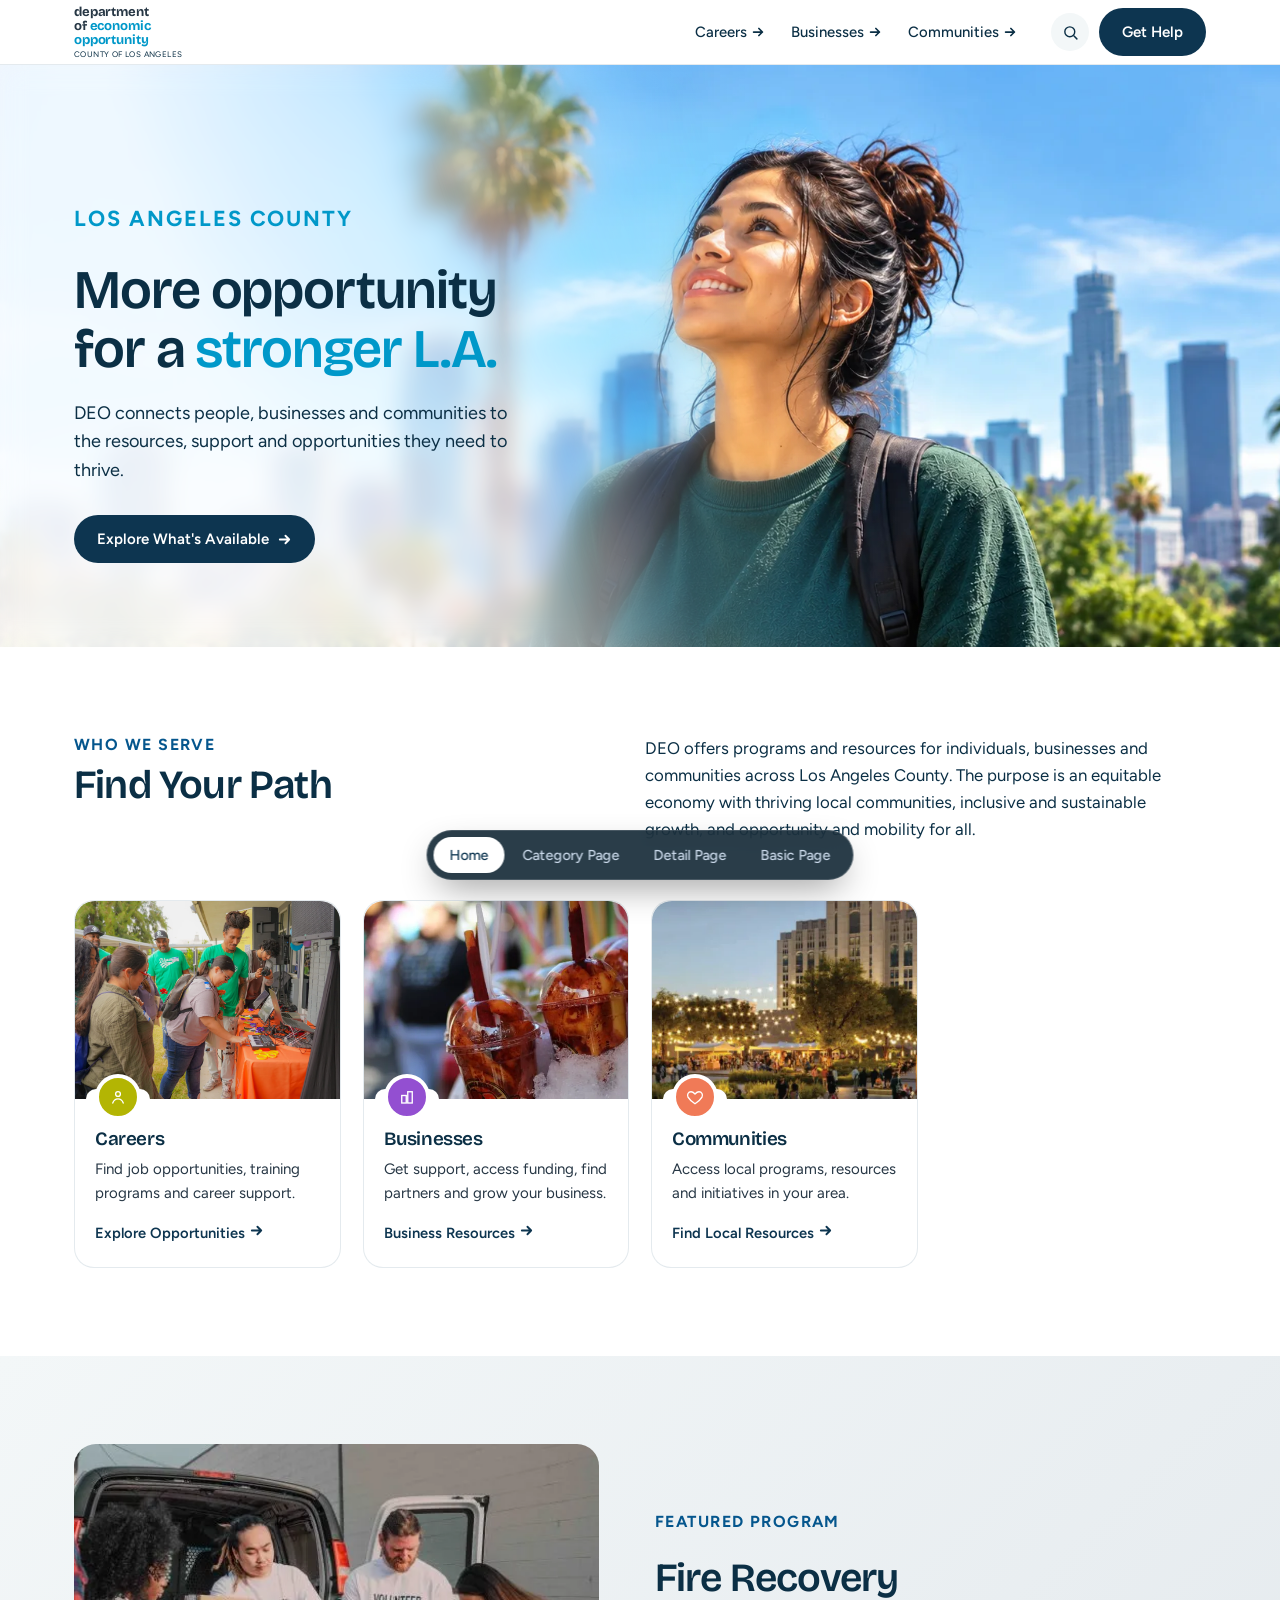
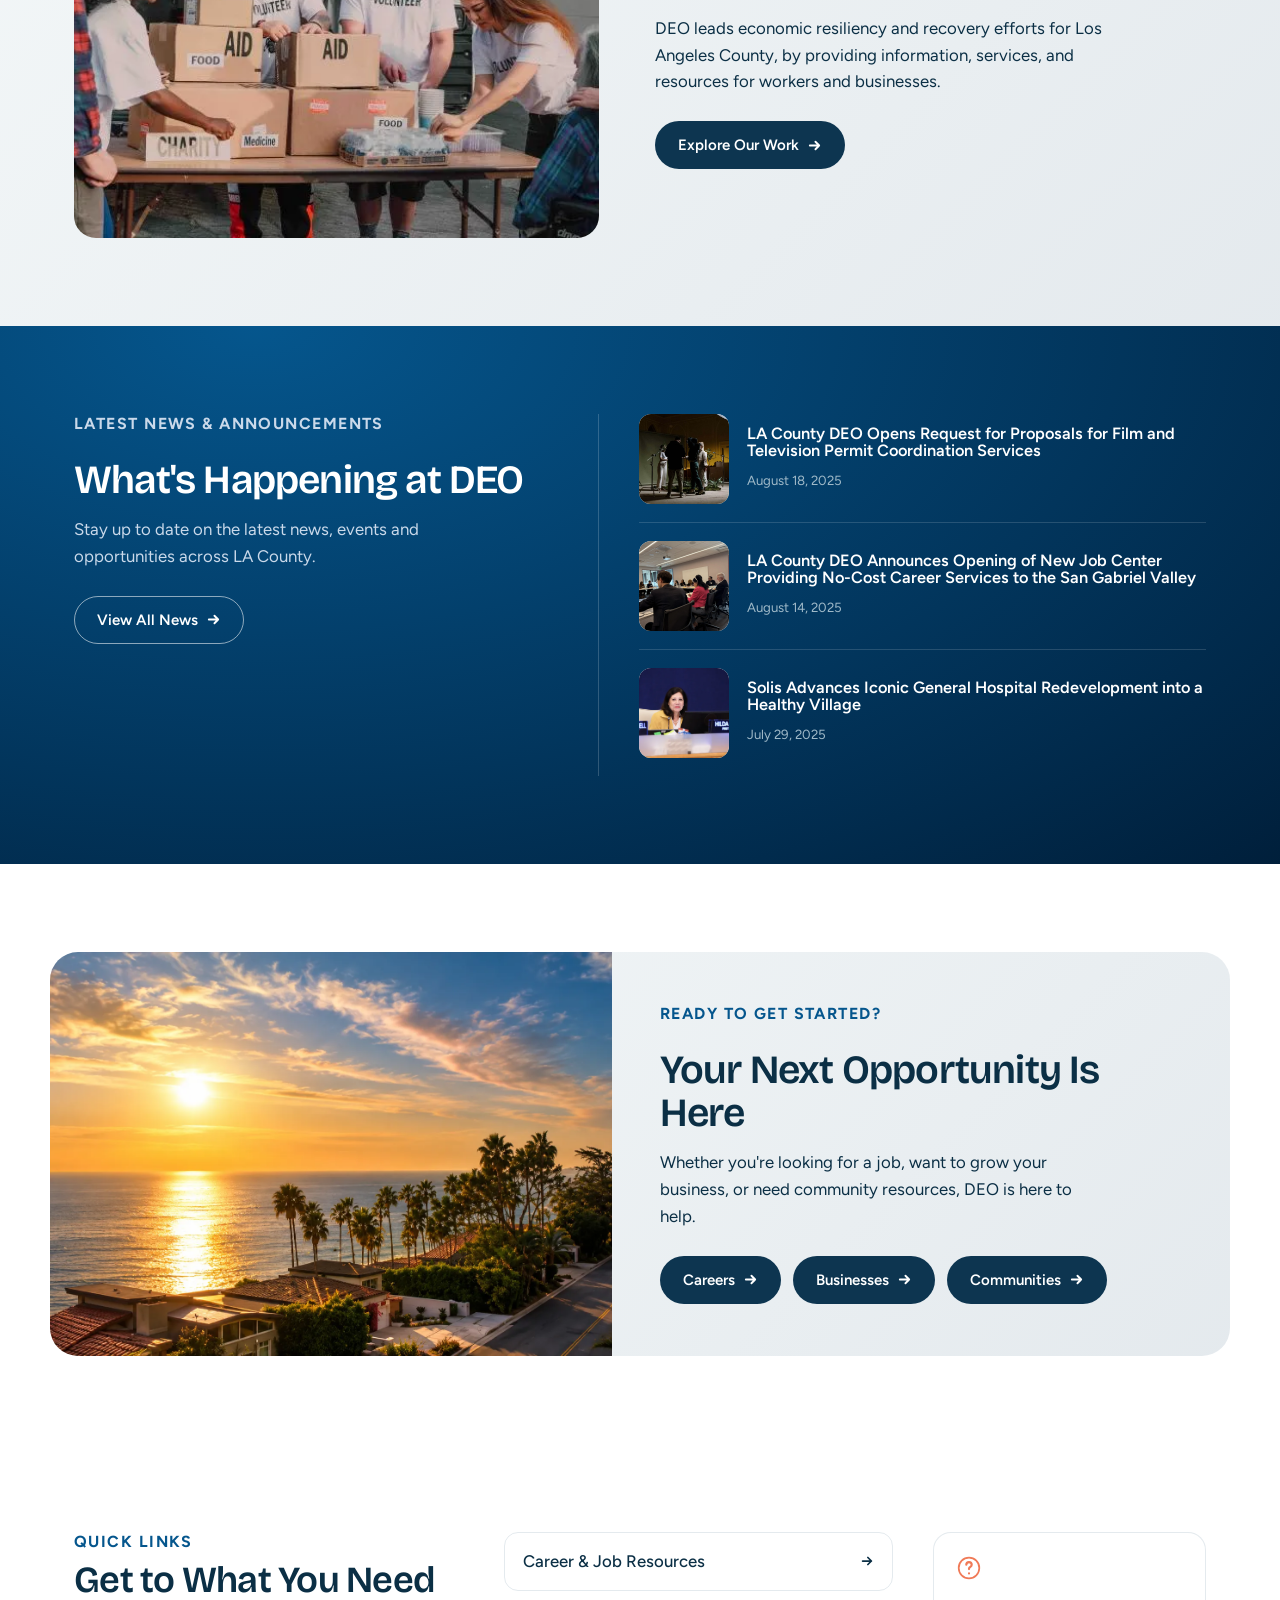
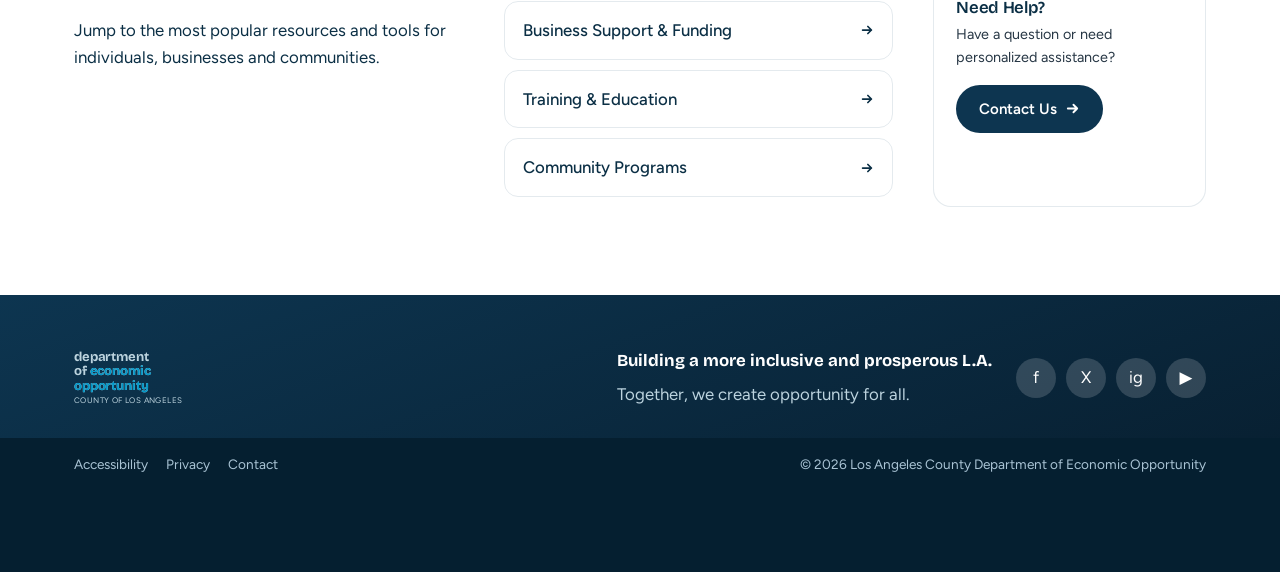
==== commit 1ef9632d: "Removed Recovery category." ====
--- a/index.html
+++ b/index.html
@@ -125,29 +125,6 @@
                   >RENOVATE Facade Improvement Program</a
                 >
               </li>
-            </ul>
-          </div>
-          <div class="dd">
-            <a href="category.html"
-              >Recovery
-              <svg
-                class="ch"
-                width="14"
-                height="14"
-                viewBox="0 0 16 16"
-                aria-hidden="true"
-              >
-                <path
-                  d="M3 8h10M9 4l4 4-4 4"
-                  fill="none"
-                  stroke="currentColor"
-                  stroke-width="2"
-                  stroke-linecap="round"
-                  stroke-linejoin="round"
-                />
-              </svg>
-            </a>
-            <ul>
               <li>
                 <a href="youthatwork.html"
                   >Malibu-Topanga Business Interruption Fund</a
@@ -375,51 +352,6 @@
                 </p>
                 <a class="link" href="category.html"
                   >Find Local Resources
-                  <svg
-                    class="ar"
-                    width="15"
-                    height="15"
-                    viewBox="0 0 16 16"
-                    aria-hidden="true"
-                  >
-                    <path
-                      d="M3 8h10M9 4l4 4-4 4"
-                      fill="none"
-                      stroke="currentColor"
-                      stroke-width="2"
-                      stroke-linecap="round"
-                      stroke-linejoin="round"
-                    />
-                  </svg>
-                </a>
-              </div>
-            </article>
-            <article class="pcard">
-              <div class="ph">
-                <img
-                  src="assets/img-orange-vest.webp"
-                  alt="A neighborhood rebuilding after a disaster"
-                />
-              </div>
-              <div class="body">
-                <span class="dot" style="background: var(--aquaD)">
-                  <svg width="18" height="18" viewBox="0 0 24 24" fill="none">
-                    <path
-                      d="M4 12a8 8 0 0 1 14-5.3M20 4v4h-4M20 12a8 8 0 0 1-14 5.3M4 20v-4h4"
-                      stroke="white"
-                      stroke-width="1.8"
-                      stroke-linecap="round"
-                      stroke-linejoin="round"
-                    />
-                  </svg>
-                </span>
-                <h3>Recovery</h3>
-                <p>
-                  Get help rebuilding after wildfires and other disasters, for
-                  workers, businesses and neighborhoods.
-                </p>
-                <a class="link" href="category.html"
-                  >Find Recovery Support
                   <svg
                     class="ar"
                     width="15"
@@ -838,7 +770,10 @@
     </footer>
 
     <div class="mockup-nav" role="navigation" aria-label="Mockup pages">
-      <a href="index.html" aria-current="page">Home</a><a href="category.html">Category Page</a><a href="youthatwork.html">Detail Page</a><a href="basic-page.html">Basic Page</a>
+      <a href="index.html" aria-current="page">Home</a
+      ><a href="category.html">Category Page</a
+      ><a href="youthatwork.html">Detail Page</a
+      ><a href="basic-page.html">Basic Page</a>
     </div>
     <script>
       const $ = (s) => document.querySelector(s);
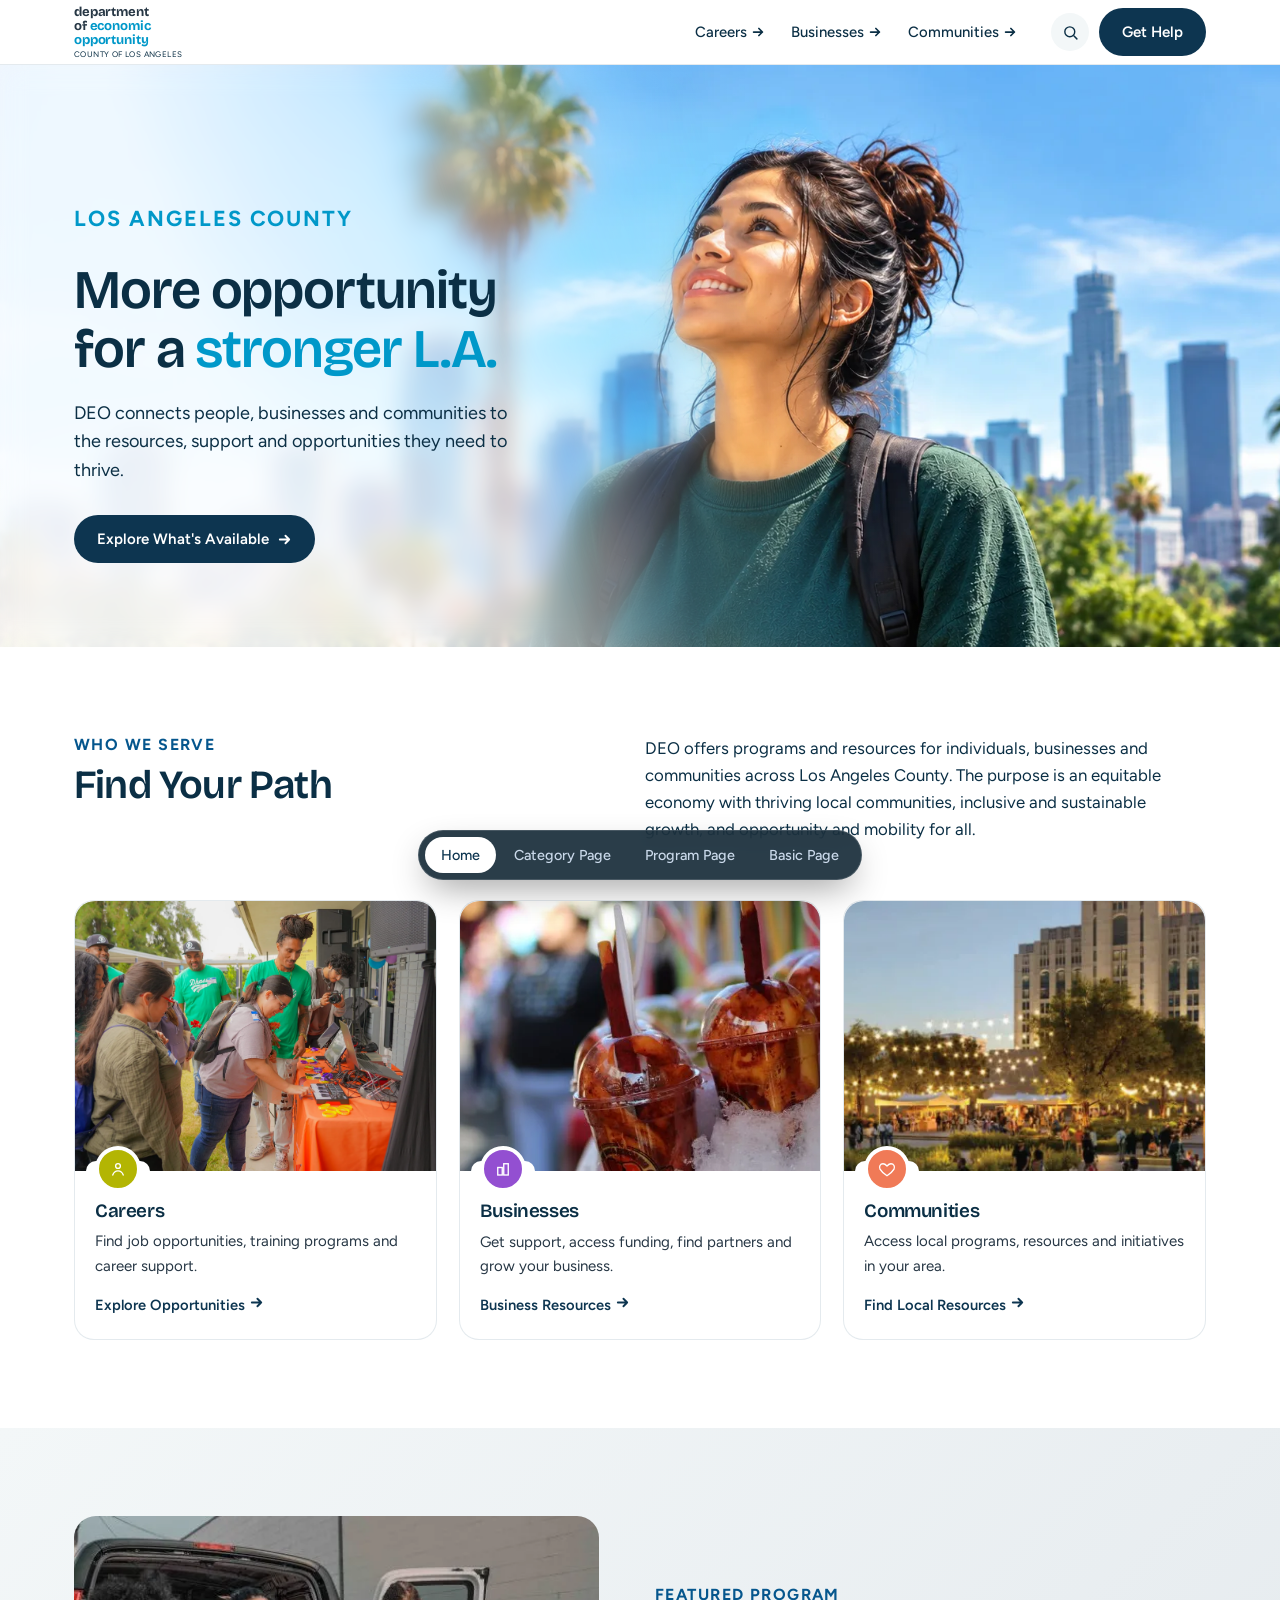
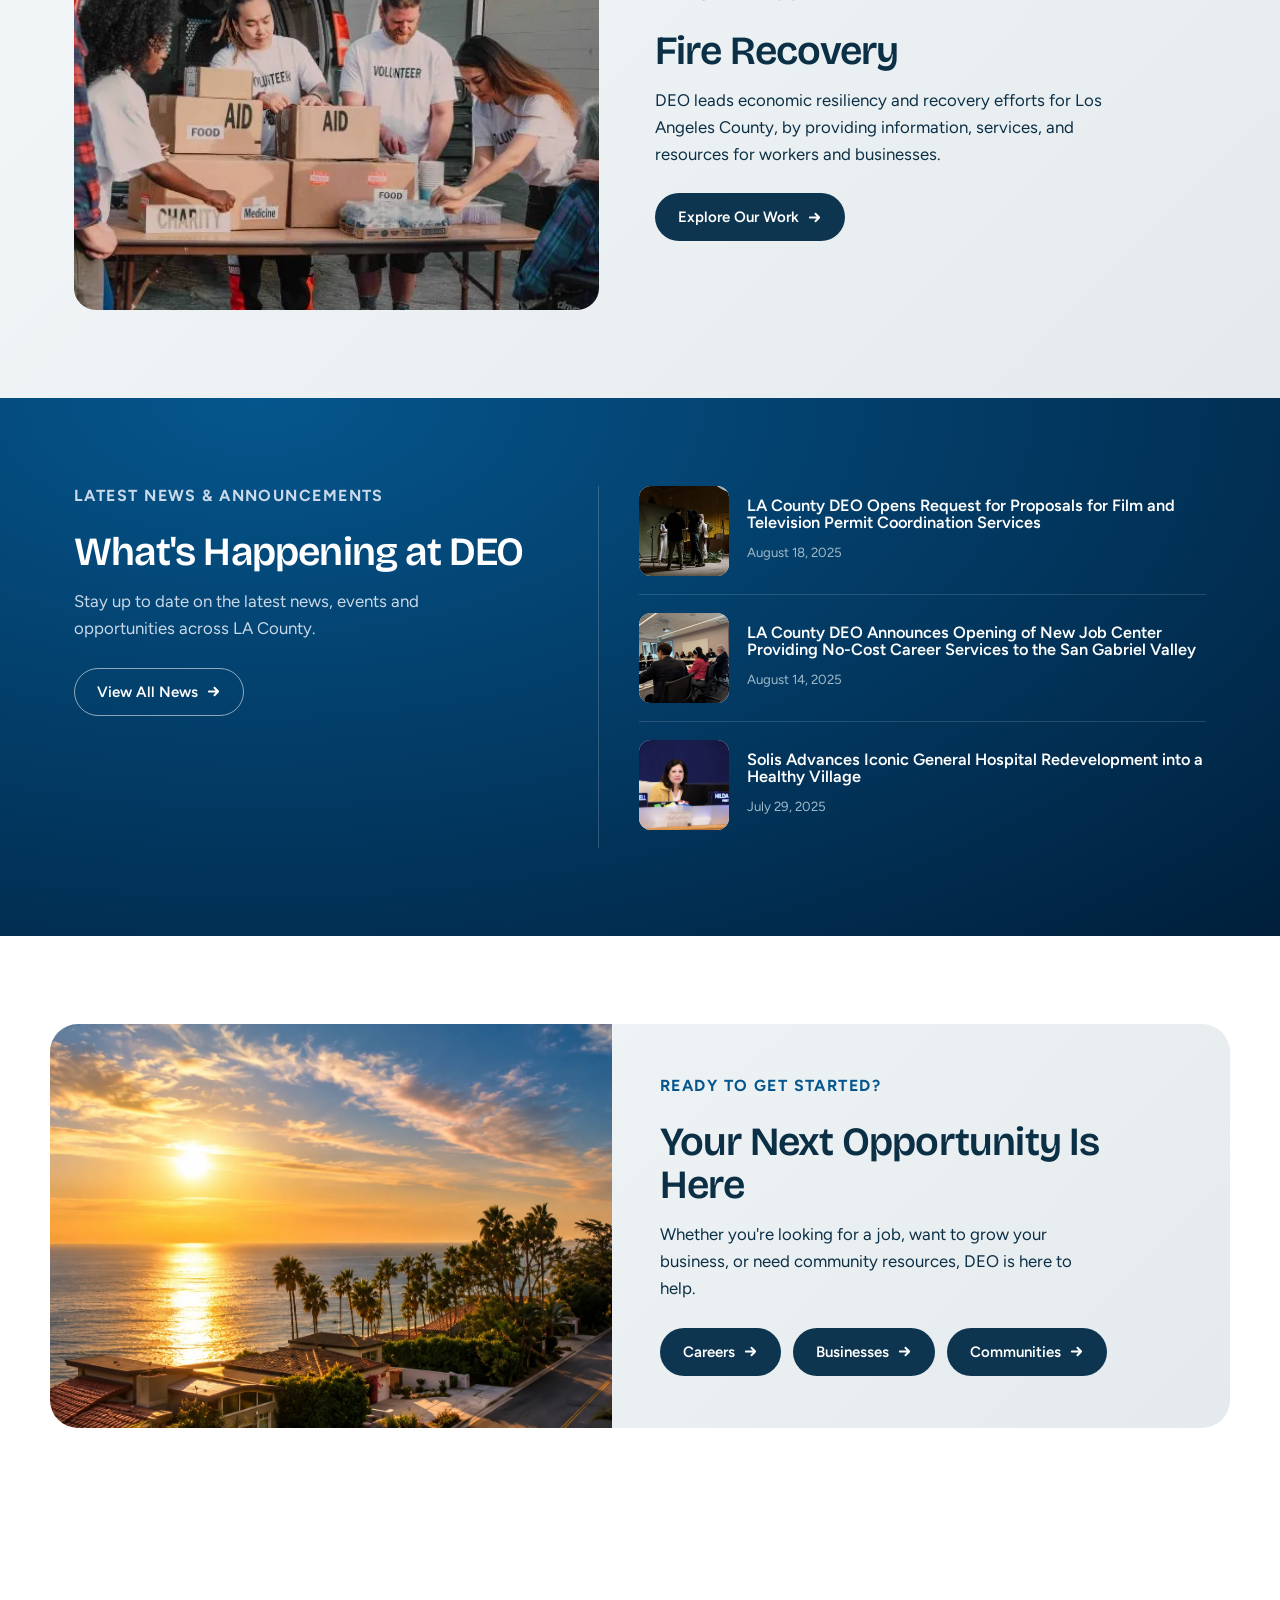
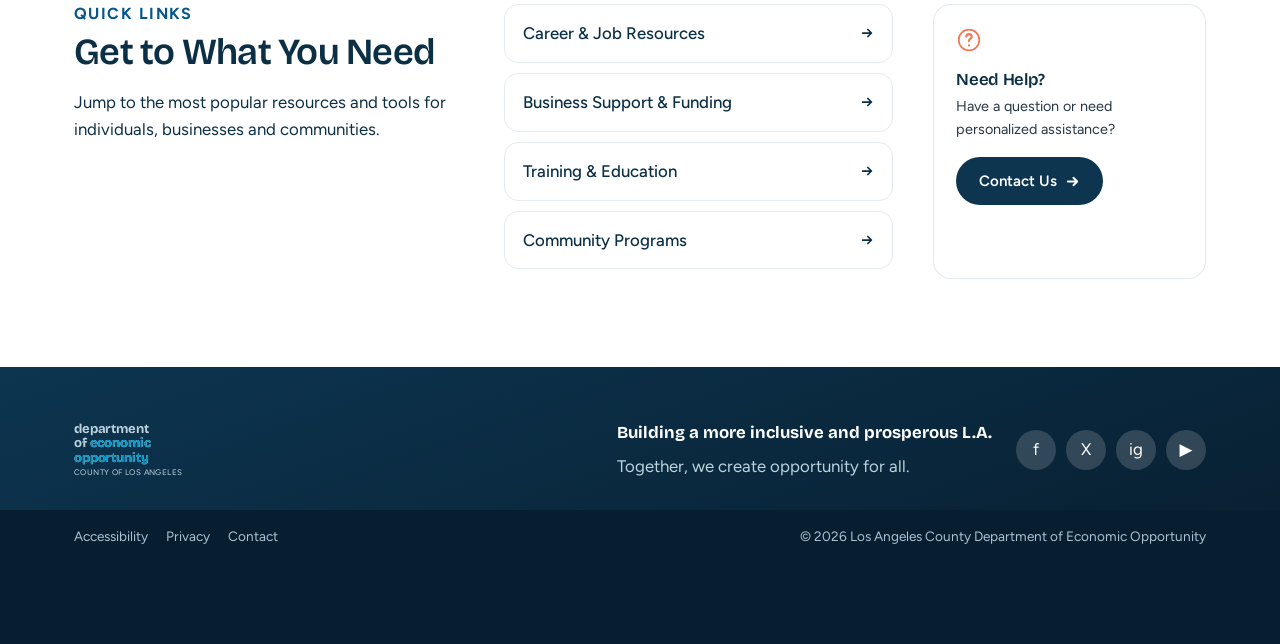
==== commit 4c6d20cd: "Removed alt variations of Program page." ====
--- a/index.html
+++ b/index.html
@@ -772,7 +772,7 @@
     <div class="mockup-nav" role="navigation" aria-label="Mockup pages">
       <a href="index.html" aria-current="page">Home</a
       ><a href="category.html">Category Page</a
-      ><a href="youthatwork.html">Detail Page</a
+      ><a href="youthatwork.html">Program Page</a
       ><a href="basic-page.html">Basic Page</a>
     </div>
     <script>
--- a/style.css
+++ b/style.css
@@ -422,7 +422,7 @@
 }
 .path {
   display: grid;
-  grid-template-columns: repeat(4, 1fr);
+  grid-template-columns: repeat(3, 1fr);
   gap: 22px;
 }
 .pcard {
@@ -2271,7 +2271,10 @@
   margin: 1.6em 0 0.5em;
 }
 .rich h4 {
-  font: 600 1.12rem/1.3 Figtree, system-ui, sans-serif;
+  font:
+    600 1.12rem/1.3 Figtree,
+    system-ui,
+    sans-serif;
   letter-spacing: 0;
   color: var(--teal);
   margin: 1.5em 0 0.4em;
@@ -2371,7 +2374,10 @@
   position: absolute;
   left: 0;
   top: -14px;
-  font: 600 6.5rem/1 "Bricolage Grotesque", Figtree, sans-serif;
+  font:
+    600 6.5rem/1 "Bricolage Grotesque",
+    Figtree,
+    sans-serif;
   color: var(--aqua);
 }
 .pullquote blockquote {
@@ -2379,7 +2385,9 @@
 }
 .pullquote p {
   margin: 0;
-  font: 600 clamp(1.4rem, 2.4vw, 1.9rem) / 1.3 "Bricolage Grotesque", Figtree,
+  font:
+    600 clamp(1.4rem, 2.4vw, 1.9rem) / 1.3 "Bricolage Grotesque",
+    Figtree,
     sans-serif;
   letter-spacing: -0.015em;
   text-wrap: balance;
@@ -2411,7 +2419,10 @@
 .callout .date b {
   display: block;
   margin: 6px 0;
-  font: 600 2.8rem/1 "Bricolage Grotesque", Figtree, sans-serif;
+  font:
+    600 2.8rem/1 "Bricolage Grotesque",
+    Figtree,
+    sans-serif;
 }
 .callout .date span {
   display: block;
